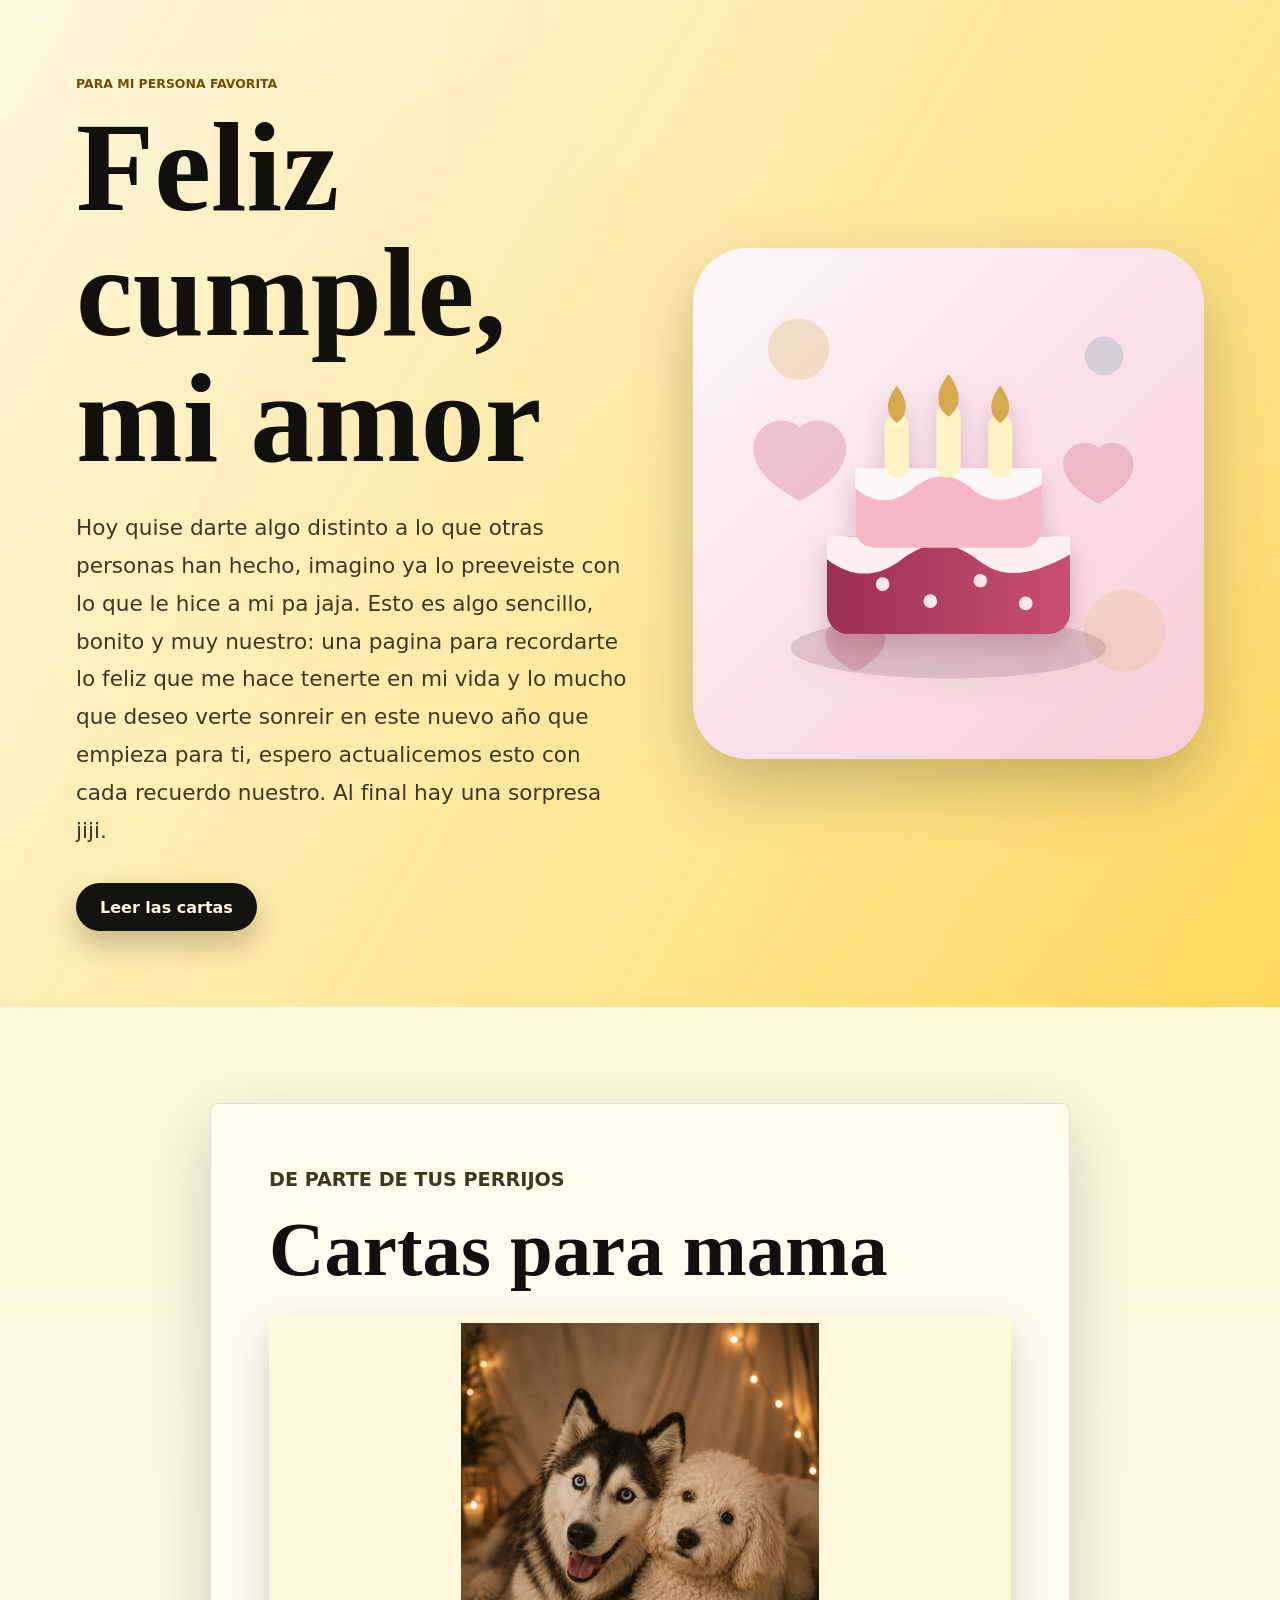
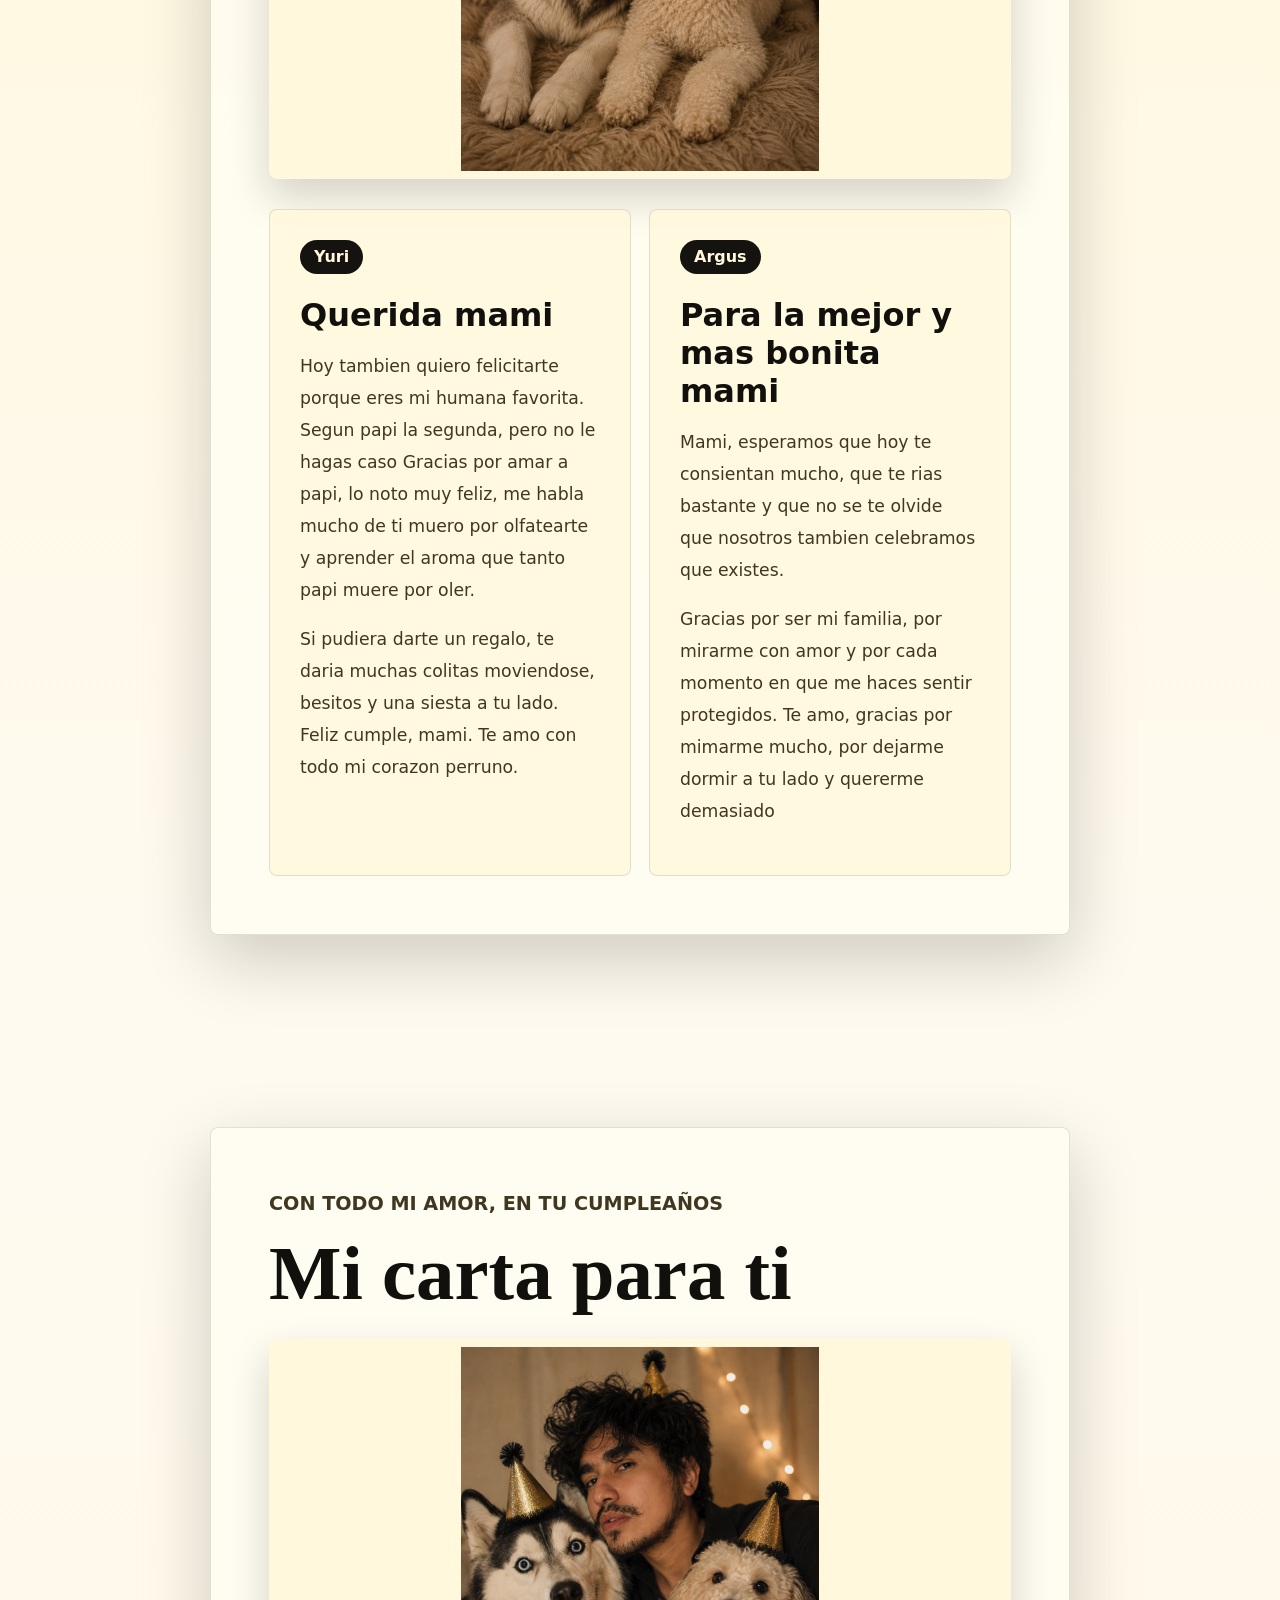
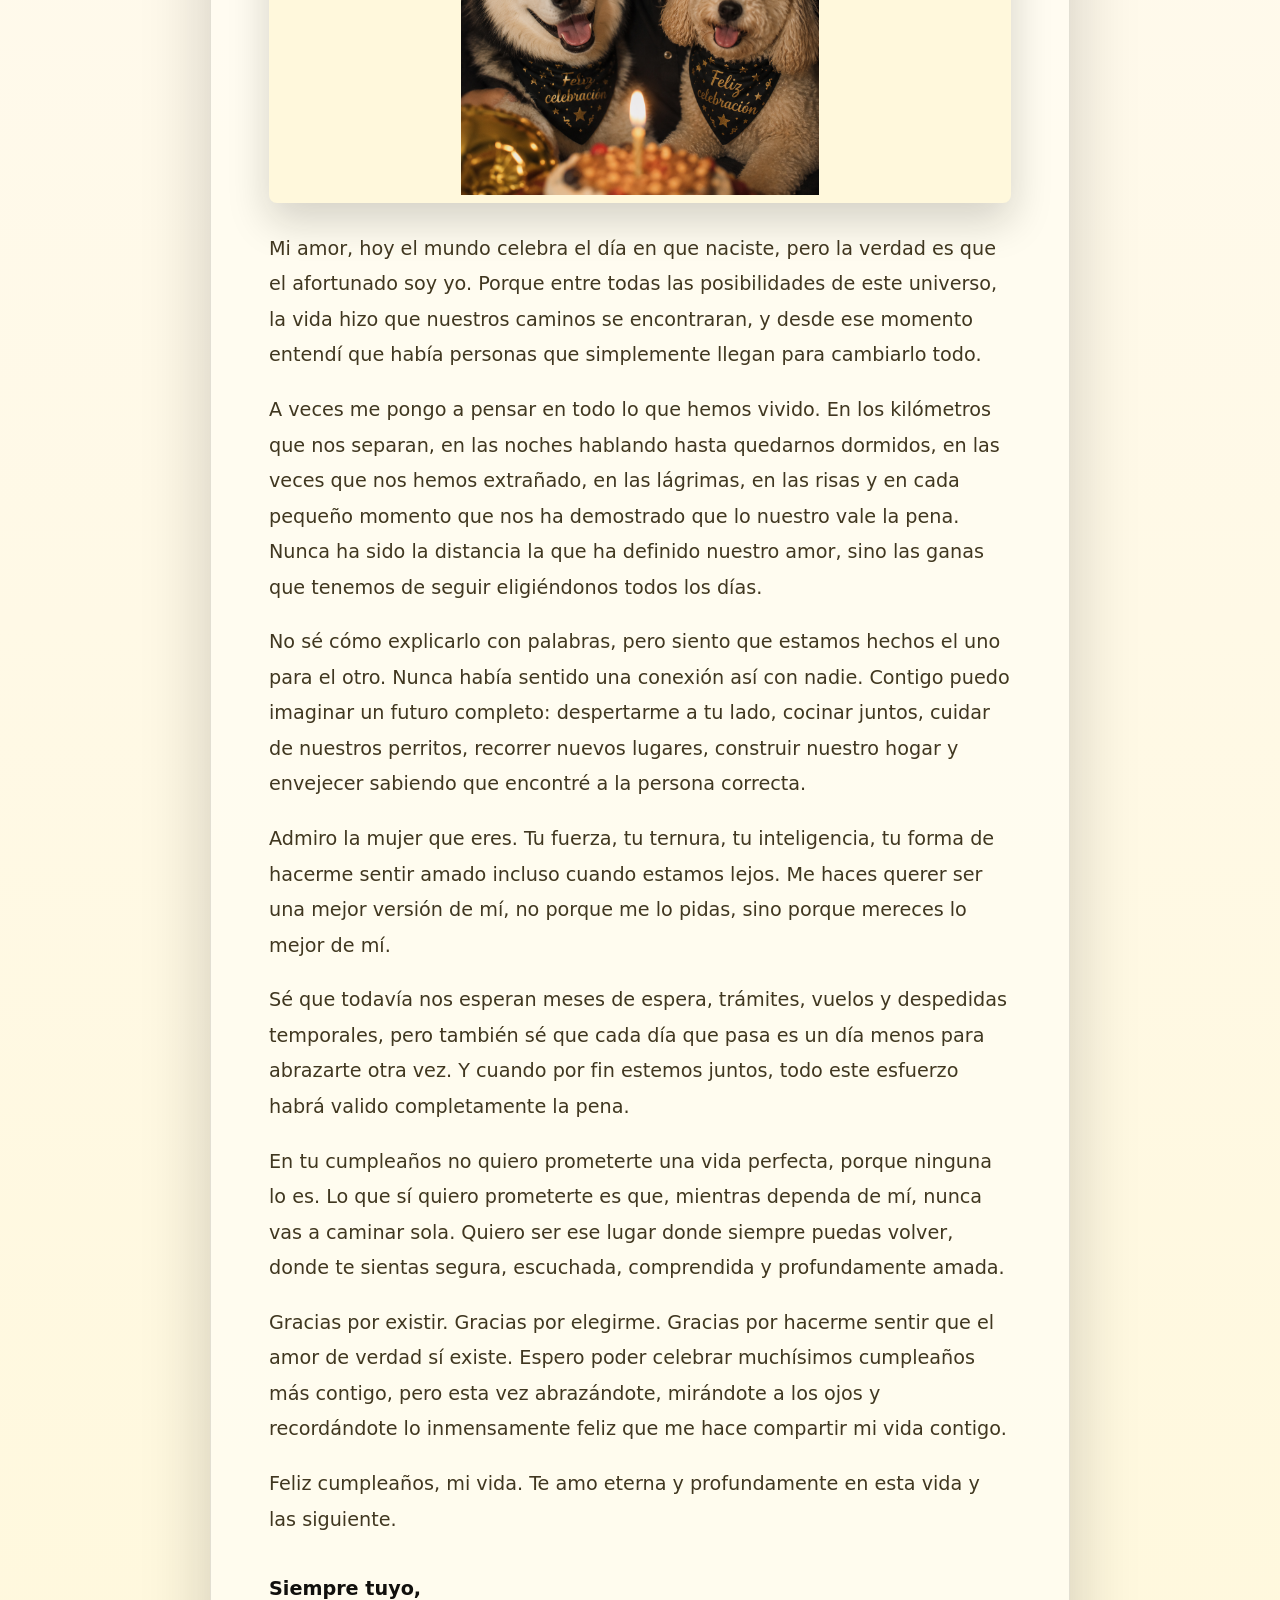
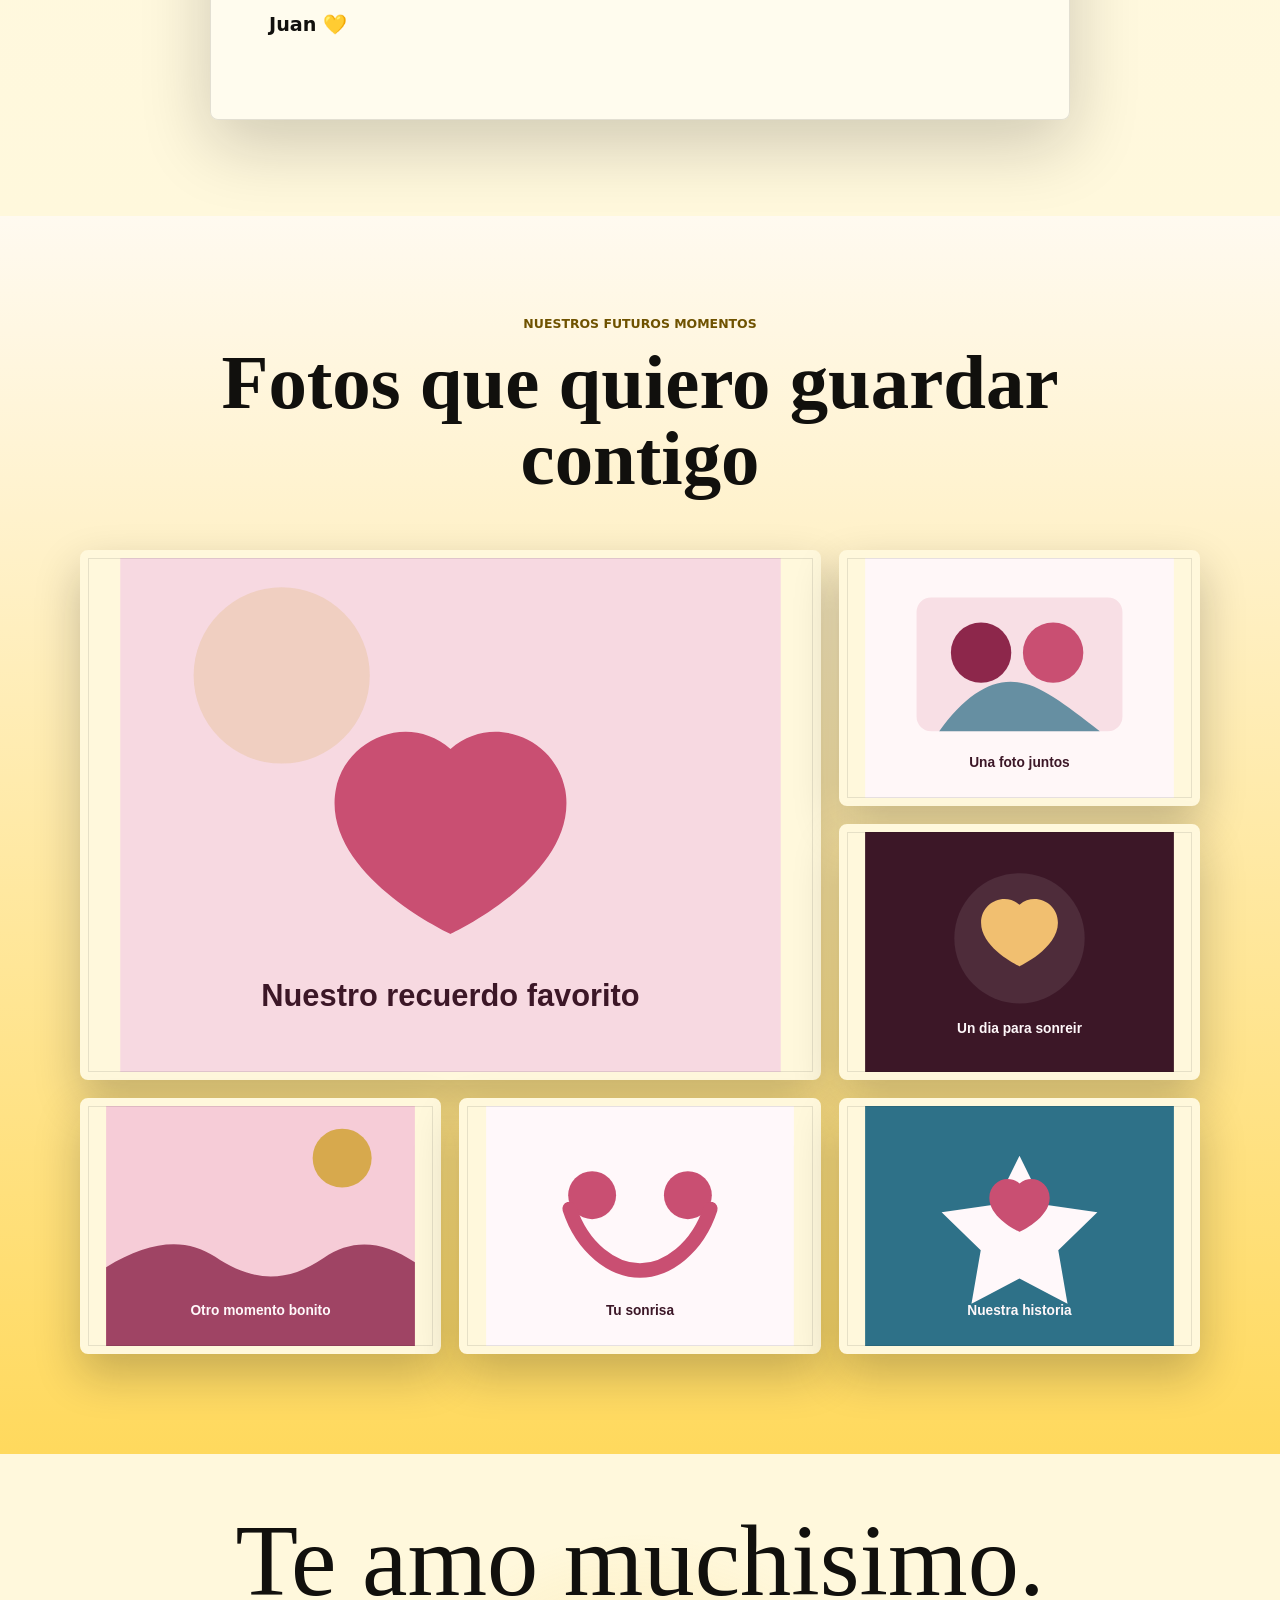
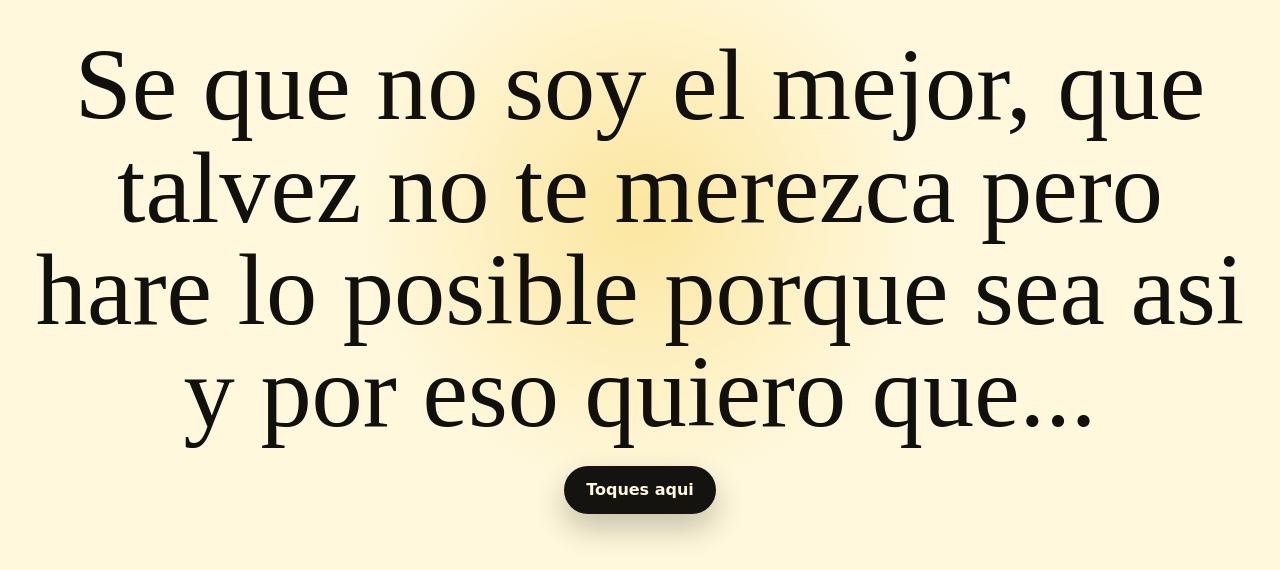
==== index.html @ b5e33695 "Initial birthday site" ====
<!doctype html>
<html lang="es">
  <head>
    <meta charset="UTF-8" />
    <meta name="viewport" content="width=device-width, initial-scale=1.0" />
    <title>Feliz cumple, mi amor</title>
    <link rel="stylesheet" href="styles.css" />
  </head>
  <body>
    <main>
      <section class="hero" aria-labelledby="titulo">
        <div class="hero__image" aria-hidden="true">
          <img src="assets/cumple-hero.svg" alt="" />
        </div>
        <div class="hero__content">
          <p class="eyebrow">Para mi persona favorita</p>

          <h1 id="titulo">Feliz cumple, mi amor</h1>

          <p class="lead">
            Hoy quise darte algo distinto a lo que otras personas han hecho, imagino ya lo preeveiste con lo que le hice a mi pa jaja. 
            Esto es algo sencillo, bonito y muy nuestro:
            una pagina para recordarte lo feliz que me hace tenerte en mi vida y lo
            mucho que deseo verte sonreir en este nuevo año que empieza para ti, espero actualicemos esto con cada recuerdo nuestro.
            Al final hay una sorpresa jiji.
          </p>

          <a class="hero__button" href="#perrijos">Leer las cartas</a>
        </div>
      </section>

      <section class="letter-section pet-letter-section" id="perrijos">
        <article class="letter">
          <p class="letter__date">De parte de tus perrijos</p>
          <h2>Cartas para mama</h2>

          <figure class="letter-photo">
            <img src="assets/fotos/perrijos-ay.png" alt="Yuri y Argus" />
          </figure>

          <div class="pet-letters">
            <section class="pet-letter" aria-labelledby="yuri">
              <span>Yuri</span>
              <h3 id="yuri">Querida mami</h3>
              <p>
                Hoy tambien quiero felicitarte porque eres mi humana favorita.
                Segun papi la segunda, pero no le hagas caso
                Gracias por amar a papi, lo noto muy feliz, me habla mucho de ti muero por olfatearte
                y aprender el aroma que tanto papi muere por oler.
              </p>
              <p>
                Si pudiera darte un regalo, te daria muchas colitas moviendose,
                besitos y una siesta a tu lado. Feliz cumple, mami. Te amo con
                todo mi corazon perruno.
              </p>
            </section>

            <section class="pet-letter" aria-labelledby="argus">
              <span>Argus</span>
              <h3 id="argus">Para la mejor y mas bonita mami</h3>
              <p>
                Mami, esperamos que hoy te consientan mucho, que te rias bastante y
                que no se te olvide que nosotros tambien celebramos que existes.
              </p>
              <p>
                Gracias por ser mi familia, por mirarme con amor y por cada
                momento en que me haces sentir protegidos. Te amo, gracias por mimarme mucho,
                por dejarme dormir a tu lado y quererme demasiado
              </p>
            </section>
          </div>
        </article>
      </section>

      <section class="letter-section letter-section--mine" id="carta">
        <article class="letter">
          <p class="letter__date">Con todo mi amor, en tu cumpleaños</p>
          <h2>Mi carta para ti</h2>

          <figure class="letter-photo">
            <img src="assets/fotos/feliz-cum.png" alt="Feliz cumpleaños mi amor" />
          </figure>

          <p>
            Mi amor, hoy el mundo celebra el día en que naciste, pero la verdad es que
            el afortunado soy yo. Porque entre todas las posibilidades de este universo,
            la vida hizo que nuestros caminos se encontraran, y desde ese momento
            entendí que había personas que simplemente llegan para cambiarlo todo.
          </p>

          <p>
            A veces me pongo a pensar en todo lo que hemos vivido. En los kilómetros
            que nos separan, en las noches hablando hasta quedarnos dormidos, en las
            veces que nos hemos extrañado, en las lágrimas, en las risas y en cada
            pequeño momento que nos ha demostrado que lo nuestro vale la pena.
            Nunca ha sido la distancia la que ha definido nuestro amor, sino las ganas
            que tenemos de seguir eligiéndonos todos los días.
          </p>

          <p>
            No sé cómo explicarlo con palabras, pero siento que estamos hechos el uno
            para el otro. Nunca había sentido una conexión así con nadie. Contigo puedo
            imaginar un futuro completo: despertarme a tu lado, cocinar juntos, cuidar
            de nuestros perritos, recorrer nuevos lugares, construir nuestro hogar y
            envejecer sabiendo que encontré a la persona correcta.
          </p>

          <p>
            Admiro la mujer que eres. Tu fuerza, tu ternura, tu inteligencia, tu forma
            de hacerme sentir amado incluso cuando estamos lejos. Me haces querer ser
            una mejor versión de mí, no porque me lo pidas, sino porque mereces lo
            mejor de mí.
          </p>

          <p>
            Sé que todavía nos esperan meses de espera, trámites, vuelos y despedidas
            temporales, pero también sé que cada día que pasa es un día menos para
            abrazarte otra vez. Y cuando por fin estemos juntos, todo este esfuerzo
            habrá valido completamente la pena.
          </p>

          <p>
            En tu cumpleaños no quiero prometerte una vida perfecta, porque ninguna lo
            es. Lo que sí quiero prometerte es que, mientras dependa de mí, nunca vas a
            caminar sola. Quiero ser ese lugar donde siempre puedas volver, donde te
            sientas segura, escuchada, comprendida y profundamente amada.
          </p>

          <p>
            Gracias por existir. Gracias por elegirme. Gracias por hacerme sentir que el
            amor de verdad sí existe. Espero poder celebrar muchísimos cumpleaños más
            contigo, pero esta vez abrazándote, mirándote a los ojos y recordándote lo
            inmensamente feliz que me hace compartir mi vida contigo.
          </p>

          <p>
            Feliz cumpleaños, mi vida. Te amo eterna y profundamente en esta vida y las siguiente.
          </p>

          <p class="signature">
            Siempre tuyo,<br />
            Juan 💛
          </p>
        </article>
      </section>

      <section class="gallery-section" aria-labelledby="fotos">
        <div class="section-heading">
          <p class="eyebrow">Nuestros futuros momentos</p>
          <h2 id="fotos">Fotos que quiero guardar contigo</h2>
        </div>
        <div class="photo-gallery">
          <figure class="photo-card photo-card--featured">
            <img src="assets/fotos/foto-1.svg" alt="Recuerdo especial" />
          </figure>
          <figure class="photo-card">
            <img src="assets/fotos/foto-2.svg" alt="Recuerdo juntos" />
          </figure>
          <figure class="photo-card">
            <img src="assets/fotos/foto-3.svg" alt="Momento bonito" />
          </figure>
          <figure class="photo-card">
            <img src="assets/fotos/foto-4.svg" alt="Dia para recordar" />
          </figure>
          <figure class="photo-card">
            <img src="assets/fotos/foto-5.svg" alt="Sonrisa compartida" />
          </figure>
          <figure class="photo-card">
            <img src="assets/fotos/foto-6.svg" alt="Recuerdo favorito" />
          </figure>
        </div>
      </section>

      <section class="closing" aria-label="Mensaje final">
        <p>Te amo muchisimo.</p>
        <p>Se que no soy el mejor, que talvez no te merezca pero hare lo posible porque sea asi y por eso quiero que...</p>
        <button type="button" id="surpriseButton">Toques aqui</button>
        <div class="proposal" id="proposal" hidden aria-live="polite"></div>
      </section>
    </main>

    <script src="script.js"></script>
  </body>
</html>
---- styles.css ----
:root {
  color-scheme: light;
  --ink: #11100d;
  --muted: #685f4a;
  --paper: #fff8dc;
  --blush: #ffe08a;
  --rose: #f6bd1f;
  --berry: #6f5200;
  --wine: #15130f;
  --gold: #f3b700;
  --blue: #2d5f73;
  --shadow: 0 24px 70px rgba(17, 16, 13, 0.2);
}

* {
  box-sizing: border-box;
}

html {
  scroll-behavior: smooth;
}

body {
  margin: 0;
  background: var(--paper);
  color: var(--ink);
  font-family: "Segoe UI", system-ui, -apple-system, BlinkMacSystemFont, Arial, sans-serif;
}

main {
  overflow: hidden;
}

.hero {
  min-height: 92vh;
  display: grid;
  grid-template-columns: minmax(0, 1.04fr) minmax(320px, 0.96fr);
  align-items: center;
  gap: clamp(24px, 5vw, 72px);
  padding: clamp(28px, 6vw, 76px);
  background:
    linear-gradient(120deg, rgba(255, 248, 220, 0.94), rgba(255, 216, 93, 0.76)),
    radial-gradient(circle at 18% 18%, rgba(17, 16, 13, 0.12), transparent 32%),
    linear-gradient(145deg, #fff9df 0%, #ffd95d 100%);
}

.hero__image {
  order: 2;
  justify-self: center;
  width: min(100%, 590px);
}

.hero__image img {
  display: block;
  width: 100%;
  height: auto;
  filter: drop-shadow(0 26px 34px rgba(17, 16, 13, 0.24));
}

.hero__content {
  max-width: 760px;
}

.eyebrow,
.letter__date {
  margin: 0 0 14px;
  color: var(--berry);
  font-size: 0.78rem;
  font-weight: 800;
  letter-spacing: 0;
  text-transform: uppercase;
}

h1,
h2,
h3,
p {
  overflow-wrap: anywhere;
}

h1,
h2 {
  font-family: Georgia, "Times New Roman", serif;
  line-height: 0.98;
}

h1 {
  max-width: 820px;
  margin: 0;
  font-size: clamp(3.7rem, 10vw, 8.8rem);
}

.lead {
  max-width: 620px;
  margin: 28px 0 0;
  color: #403720;
  font-size: clamp(1.05rem, 2vw, 1.35rem);
  line-height: 1.75;
}

.hero__button,
.closing button {
  display: inline-flex;
  align-items: center;
  justify-content: center;
  min-height: 48px;
  border: 0;
  border-radius: 999px;
  background: var(--wine);
  color: #fff8dc;
  font: inherit;
  font-weight: 800;
  text-decoration: none;
  cursor: pointer;
  box-shadow: 0 14px 30px rgba(17, 16, 13, 0.24);
  transition: transform 160ms ease, box-shadow 160ms ease;
}

.hero__button {
  margin-top: 34px;
  padding: 0 24px;
}

.hero__button:hover,
.closing button:hover {
  transform: translateY(-2px);
  box-shadow: 0 18px 36px rgba(17, 16, 13, 0.3);
}

.letter-section {
  padding: clamp(52px, 8vw, 96px) clamp(20px, 6vw, 76px);
  background: linear-gradient(180deg, var(--paper), #fffaf0);
}

.letter {
  max-width: 860px;
  margin: 0 auto;
  padding: clamp(28px, 5vw, 58px);
  border: 1px solid rgba(17, 16, 13, 0.12);
  border-radius: 8px;
  background: rgba(255, 253, 242, 0.82);
  box-shadow: var(--shadow);
}

.letter h2,
.section-heading h2 {
  margin: 0;
  font-size: clamp(2.2rem, 6vw, 5rem);
}

.letter p {
  color: #403720;
  font-size: clamp(1rem, 2vw, 1.2rem);
  line-height: 1.85;
}

.letter-photo,
.proposal__photo {
  margin: 28px 0;
  overflow: hidden;
  border: 8px solid #fff8dc;
  border-radius: 8px;
  background: #fff8dc;
  box-shadow: 0 18px 42px rgba(17, 16, 13, 0.18);
}

.letter-photo {
  aspect-ratio: 16 / 10;
}

.letter-photo img,
.proposal__photo img {
  display: block;
  width: 100%;
  height: 100%;
  object-fit: contain;
}

.pet-letter-section {
  background:
    linear-gradient(180deg, var(--paper), #fffaf0),
    var(--paper);
}

.letter-section--mine {
  background: linear-gradient(180deg, #fffaf0, var(--paper));
}

.pet-letters {
  display: grid;
  grid-template-columns: repeat(2, minmax(0, 1fr));
  gap: 18px;
  margin-top: 30px;
}

.pet-letter {
  padding: clamp(20px, 4vw, 30px);
  border: 1px solid rgba(17, 16, 13, 0.12);
  border-radius: 8px;
  background: rgba(255, 248, 220, 0.86);
}

.pet-letter span {
  display: inline-flex;
  min-height: 34px;
  align-items: center;
  padding: 0 14px;
  border-radius: 999px;
  background: var(--wine);
  color: #fff8dc;
  font-weight: 800;
}

.pet-letter h3 {
  margin: 22px 0 12px;
  font-size: clamp(1.35rem, 3vw, 2rem);
}

.pet-letter p {
  font-size: clamp(0.98rem, 1.7vw, 1.08rem);
}

.signature {
  margin-top: 34px;
  color: var(--ink) !important;
  font-weight: 800;
}

.gallery-section {
  padding: clamp(48px, 8vw, 100px) clamp(20px, 6vw, 76px);
  background:
    linear-gradient(180deg, #fffaf0, #ffd95d 100%),
    var(--blush);
}

.gallery-section .section-heading {
  color: var(--ink);
}

.photo-gallery {
  display: grid;
  grid-template-columns: repeat(3, minmax(0, 1fr));
  grid-auto-rows: clamp(170px, 20vw, 280px);
  gap: clamp(10px, 2vw, 18px);
  max-width: 1120px;
  margin: 0 auto;
}

.photo-card {
  position: relative;
  margin: 0;
  overflow: hidden;
  border: 8px solid #fff8dc;
  border-radius: 8px;
  background: #fff8dc;
  box-shadow: 0 20px 46px rgba(17, 16, 13, 0.24);
}

.photo-card::after {
  content: "";
  position: absolute;
  inset: 0;
  pointer-events: none;
  box-shadow: inset 0 0 0 1px rgba(17, 16, 13, 0.1);
}

.photo-card--featured {
  grid-column: span 2;
  grid-row: span 2;
}

.photo-card img {
  display: block;
  width: 100%;
  height: 100%;
  object-fit: contain;
  transition: transform 260ms ease;
}

.photo-card:hover img {
  transform: scale(1.01);
}

.section-heading {
  max-width: 840px;
  margin: 0 auto clamp(28px, 5vw, 54px);
  text-align: center;
}

.closing {
  min-height: 360px;
  display: grid;
  place-items: center;
  align-content: center;
  gap: 22px;
  padding: 56px 20px;
  text-align: center;
  background:
    radial-gradient(circle at center, rgba(243, 183, 0, 0.28), transparent 38%),
    #fff8dc;
}

.closing p {
  margin: 0;
  font-family: Georgia, "Times New Roman", serif;
  font-size: clamp(2.6rem, 8vw, 6.5rem);
  line-height: 1;
}

.closing button {
  padding: 0 22px;
}

.proposal {
  width: min(100%, 720px);
  padding: clamp(24px, 5vw, 42px);
  border: 1px solid rgba(17, 16, 13, 0.14);
  border-radius: 8px;
  background: rgba(255, 253, 242, 0.84);
  box-shadow: var(--shadow);
}

.proposal h2 {
  margin: 0;
  font-size: clamp(2.2rem, 6vw, 5.2rem);
}

.proposal p {
  margin: 18px 0 0;
  color: var(--berry);
  font-size: clamp(1.15rem, 2.6vw, 1.6rem);
  font-weight: 800;
  line-height: 1.5;
}

.proposal__photo {
  max-width: 520px;
  aspect-ratio: 4 / 3;
  margin: 0 auto 26px;
}

.proposal__actions {
  display: flex;
  flex-wrap: wrap;
  justify-content: center;
  gap: 14px;
  margin-top: 24px;
}

.sparkle {
  position: fixed;
  left: var(--x);
  bottom: -30px;
  color: var(--gold);
  font-size: var(--size);
  pointer-events: none;
  animation: floatUp 2.4s ease-out forwards;
}

@keyframes floatUp {
  to {
    transform: translateY(-105vh) rotate(18deg);
    opacity: 0;
  }
}

@media (max-width: 880px) {
  .hero {
    min-height: auto;
    grid-template-columns: 1fr;
    padding-top: 34px;
  }

  .hero__image {
    order: 0;
    width: min(100%, 420px);
  }

  .pet-letters {
    grid-template-columns: 1fr;
  }

  .photo-gallery {
    grid-template-columns: repeat(2, minmax(0, 1fr));
    grid-auto-rows: clamp(145px, 34vw, 240px);
  }
}

@media (max-width: 520px) {
  .hero {
    padding: 24px 18px 46px;
  }

  h1 {
    font-size: clamp(3rem, 16vw, 4.5rem);
  }

  .letter {
    padding: 24px 20px;
  }

  .photo-gallery {
    grid-template-columns: 1fr;
    grid-auto-rows: auto;
  }

  .photo-card,
  .photo-card--featured {
    grid-column: auto;
    grid-row: auto;
    aspect-ratio: 4 / 3;
  }
}
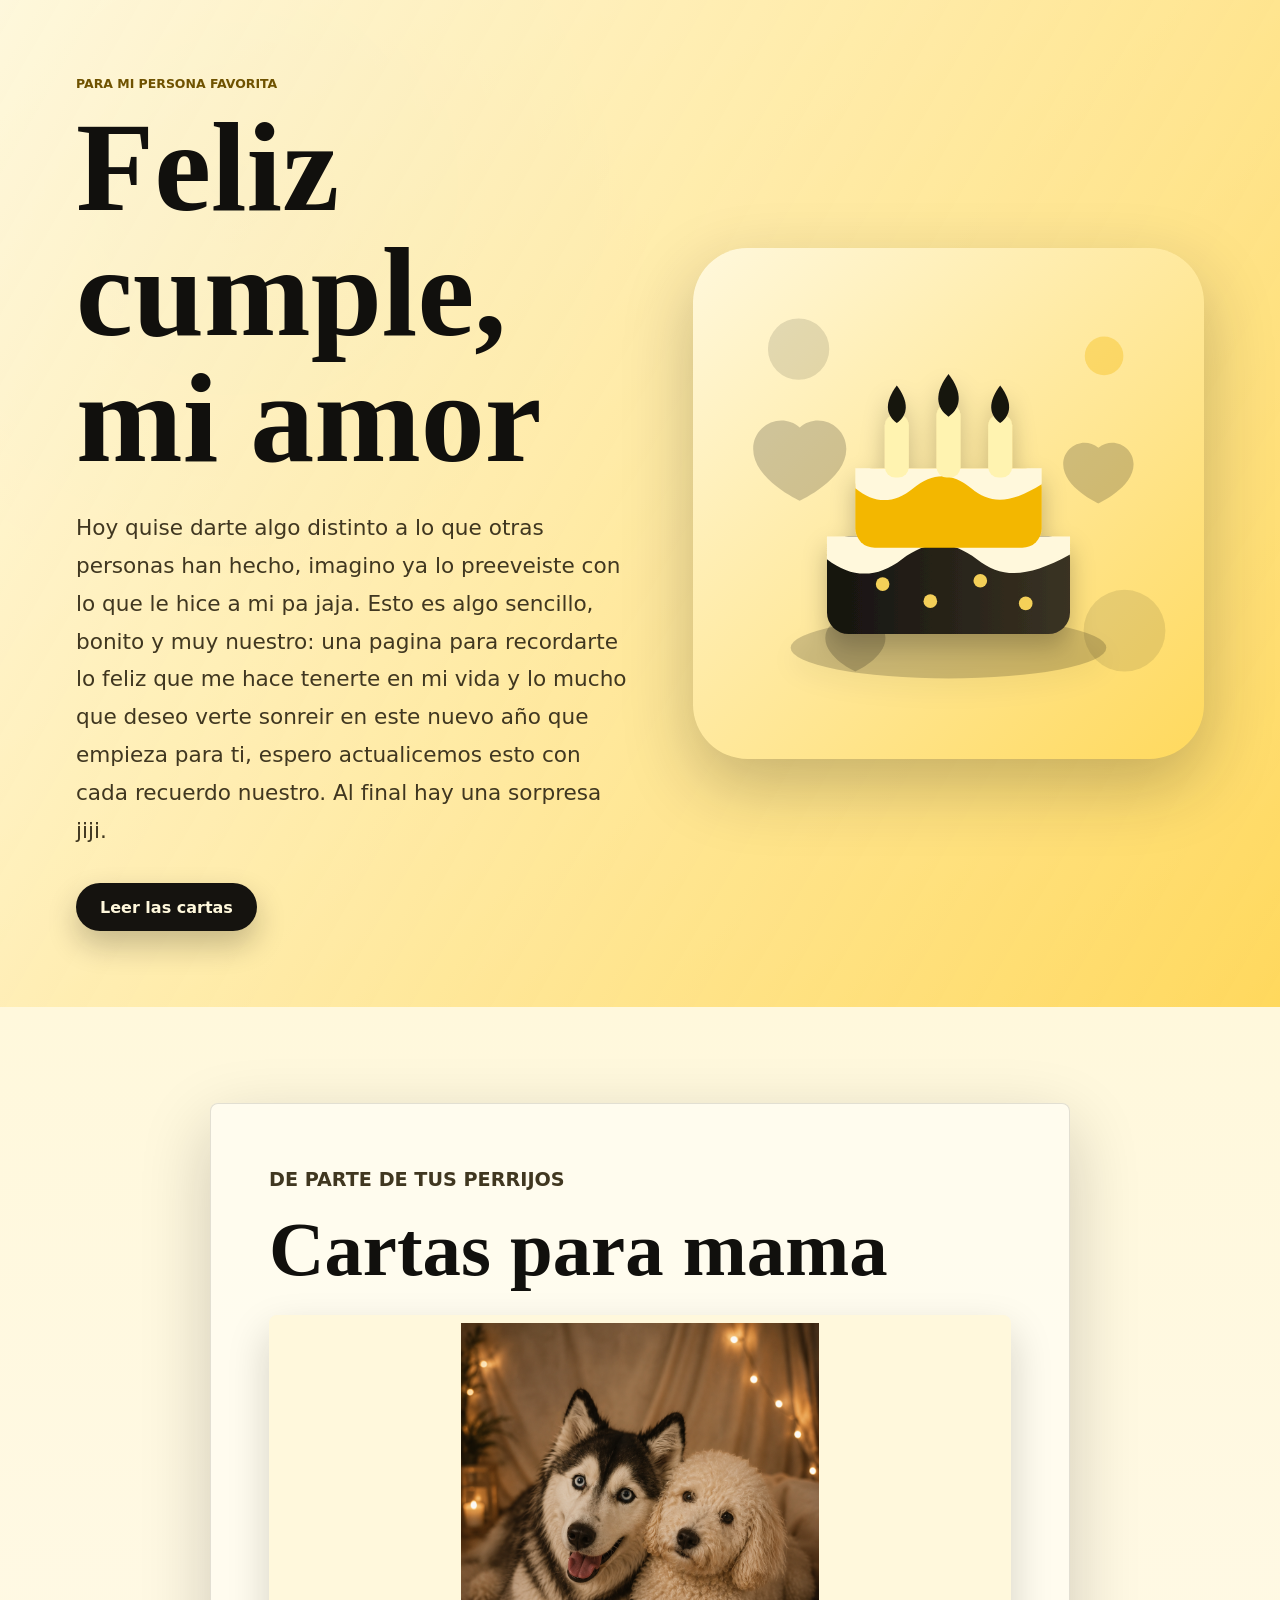
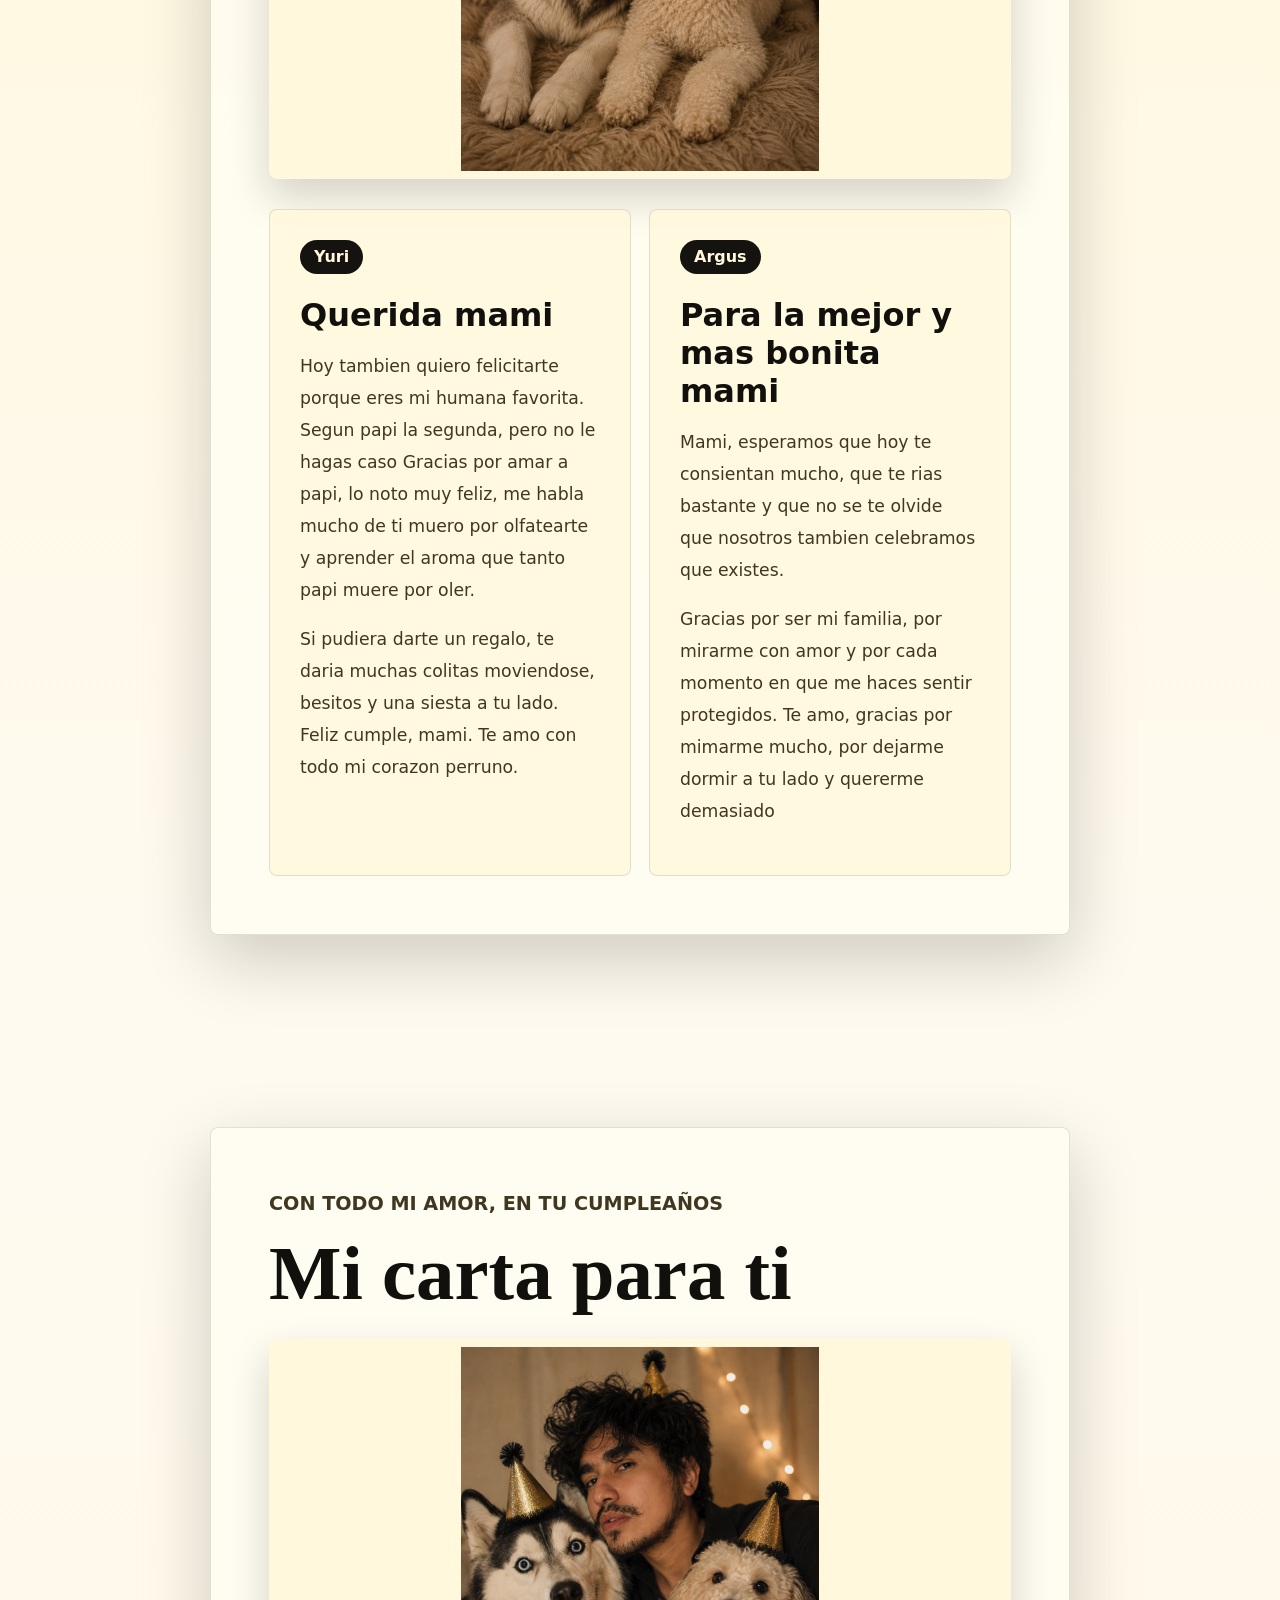
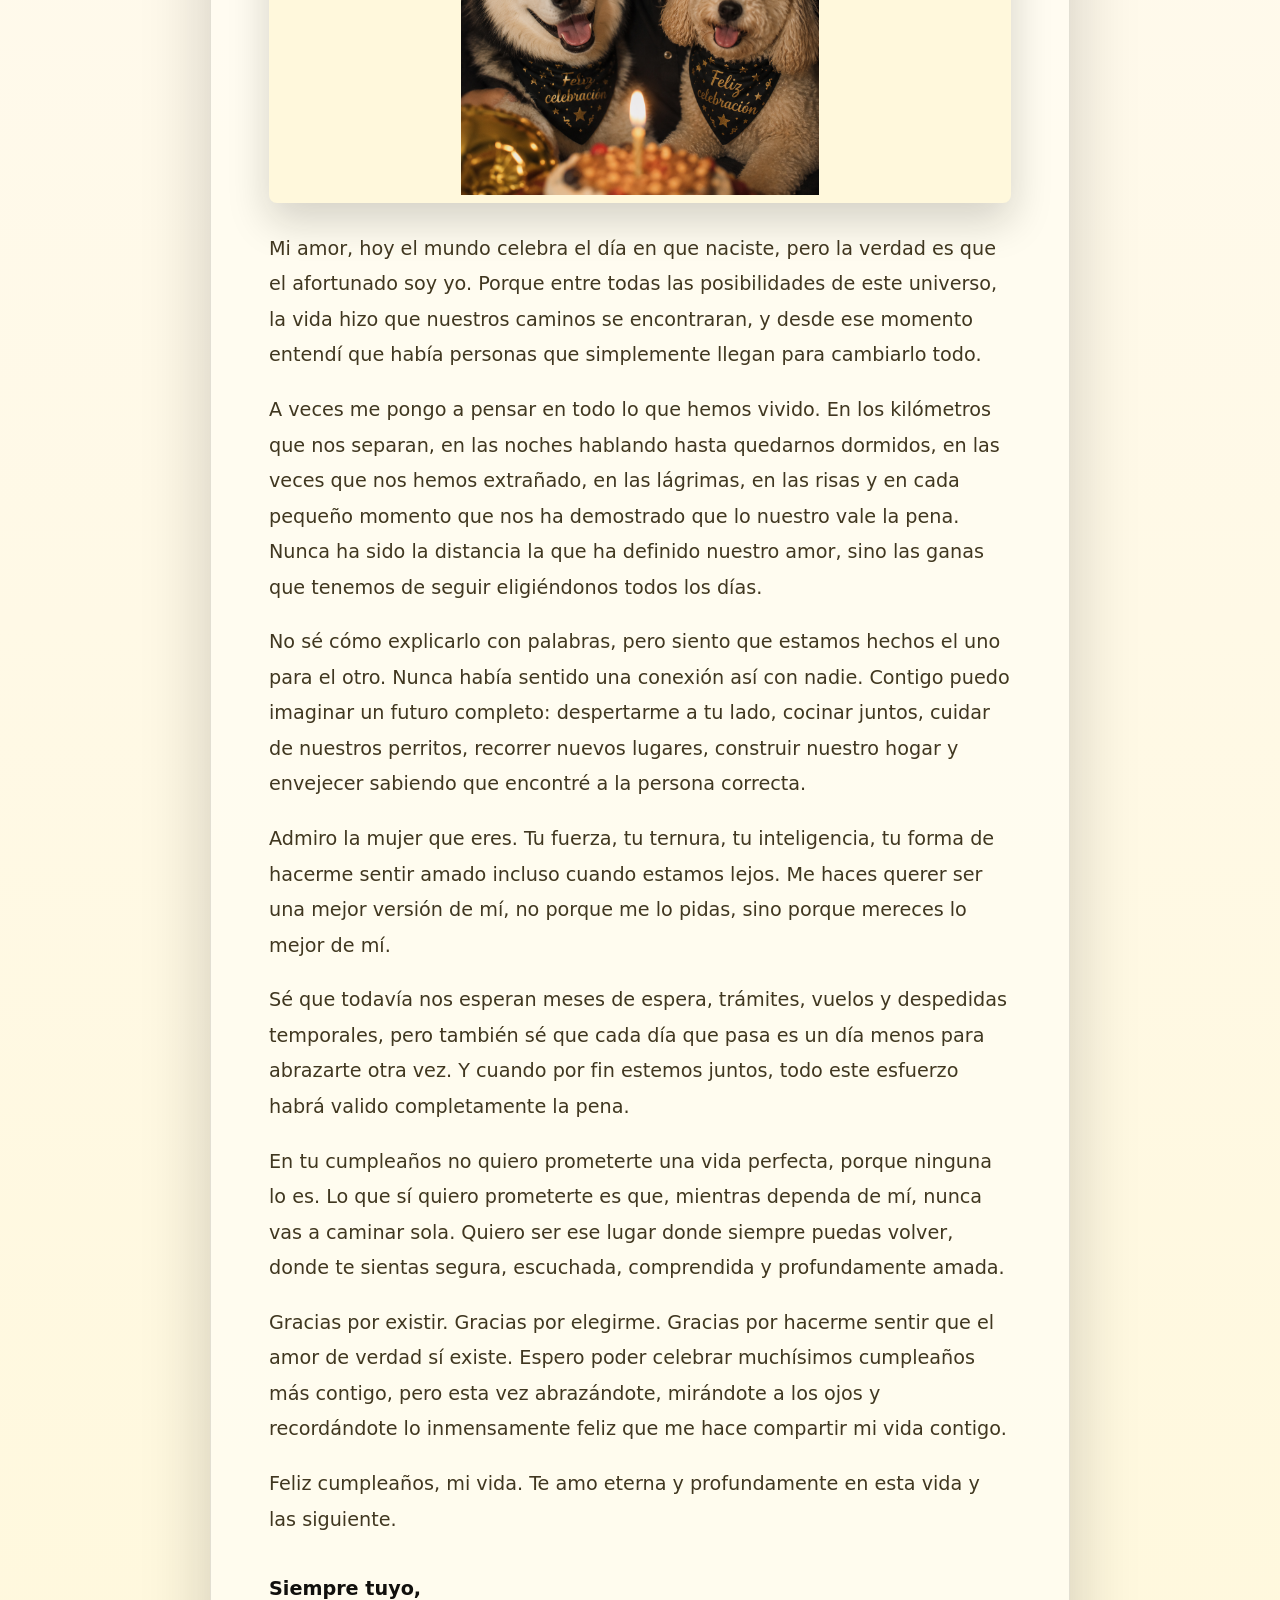
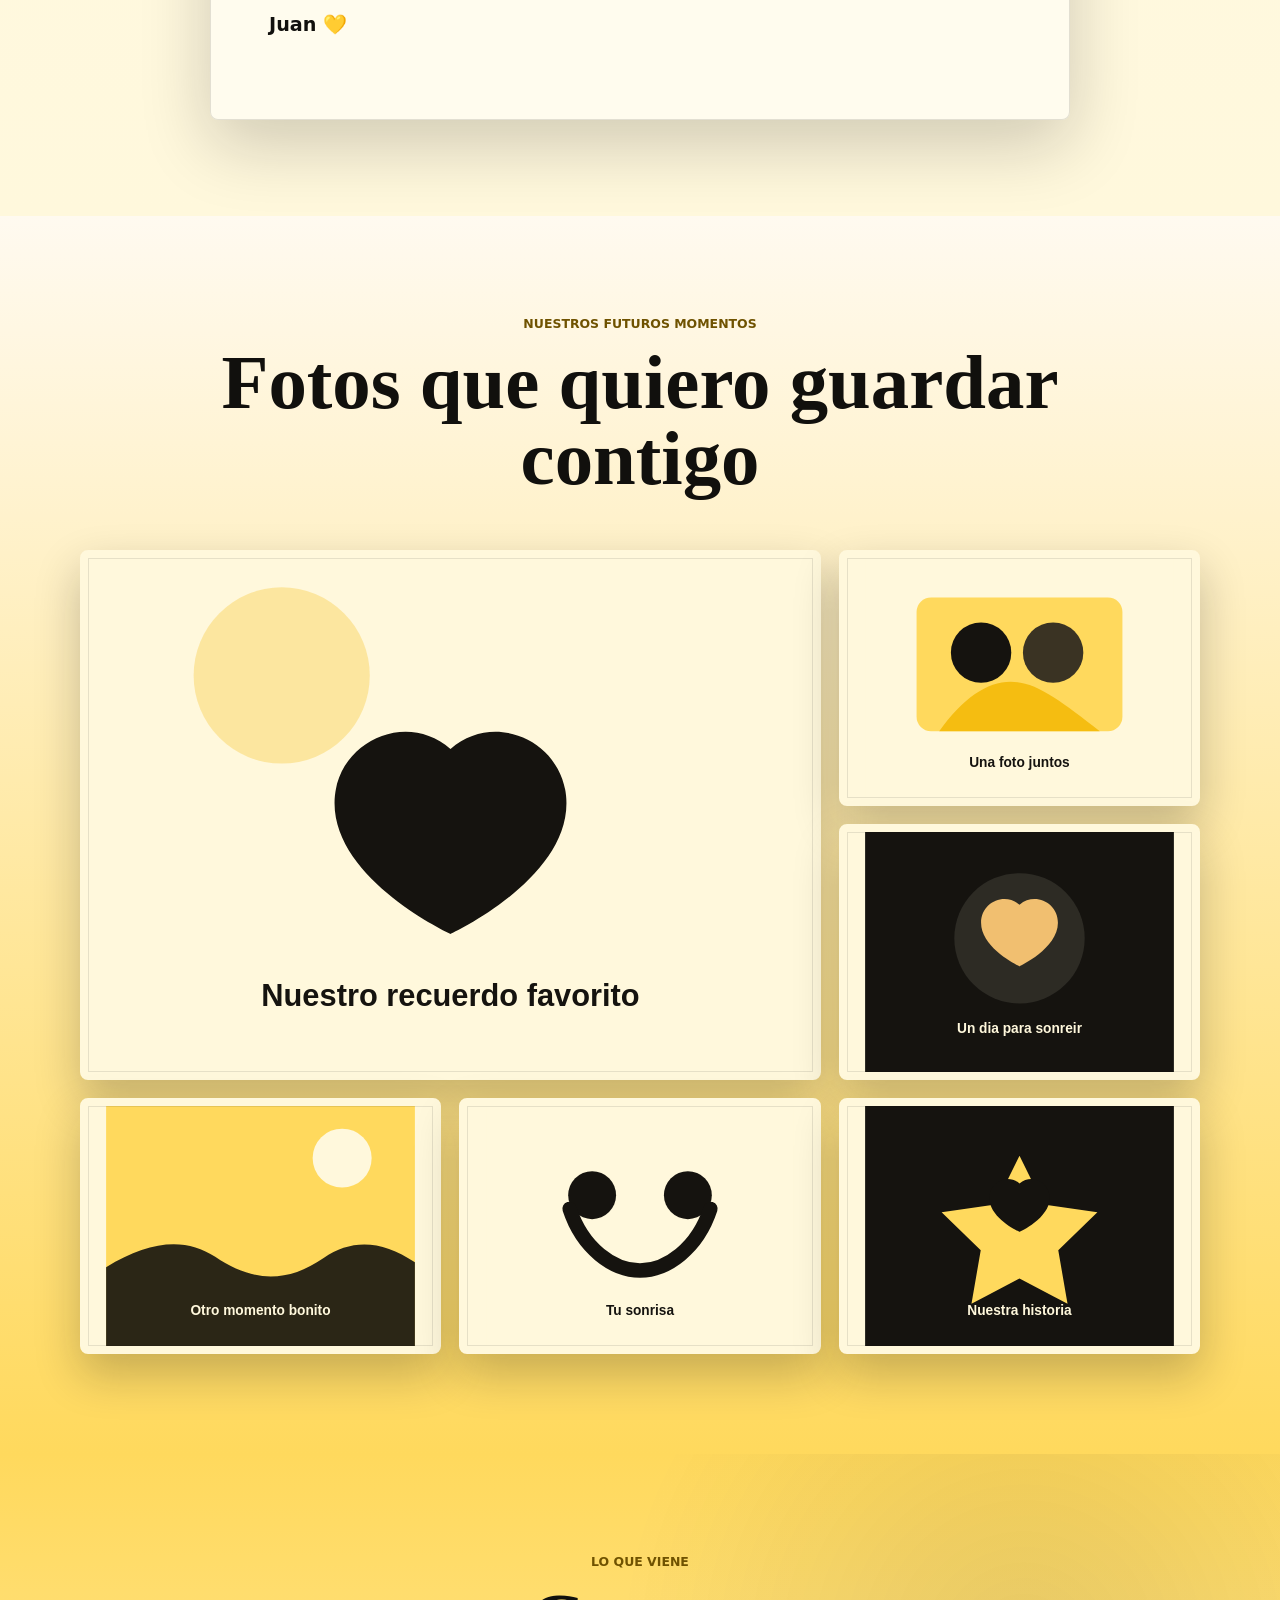
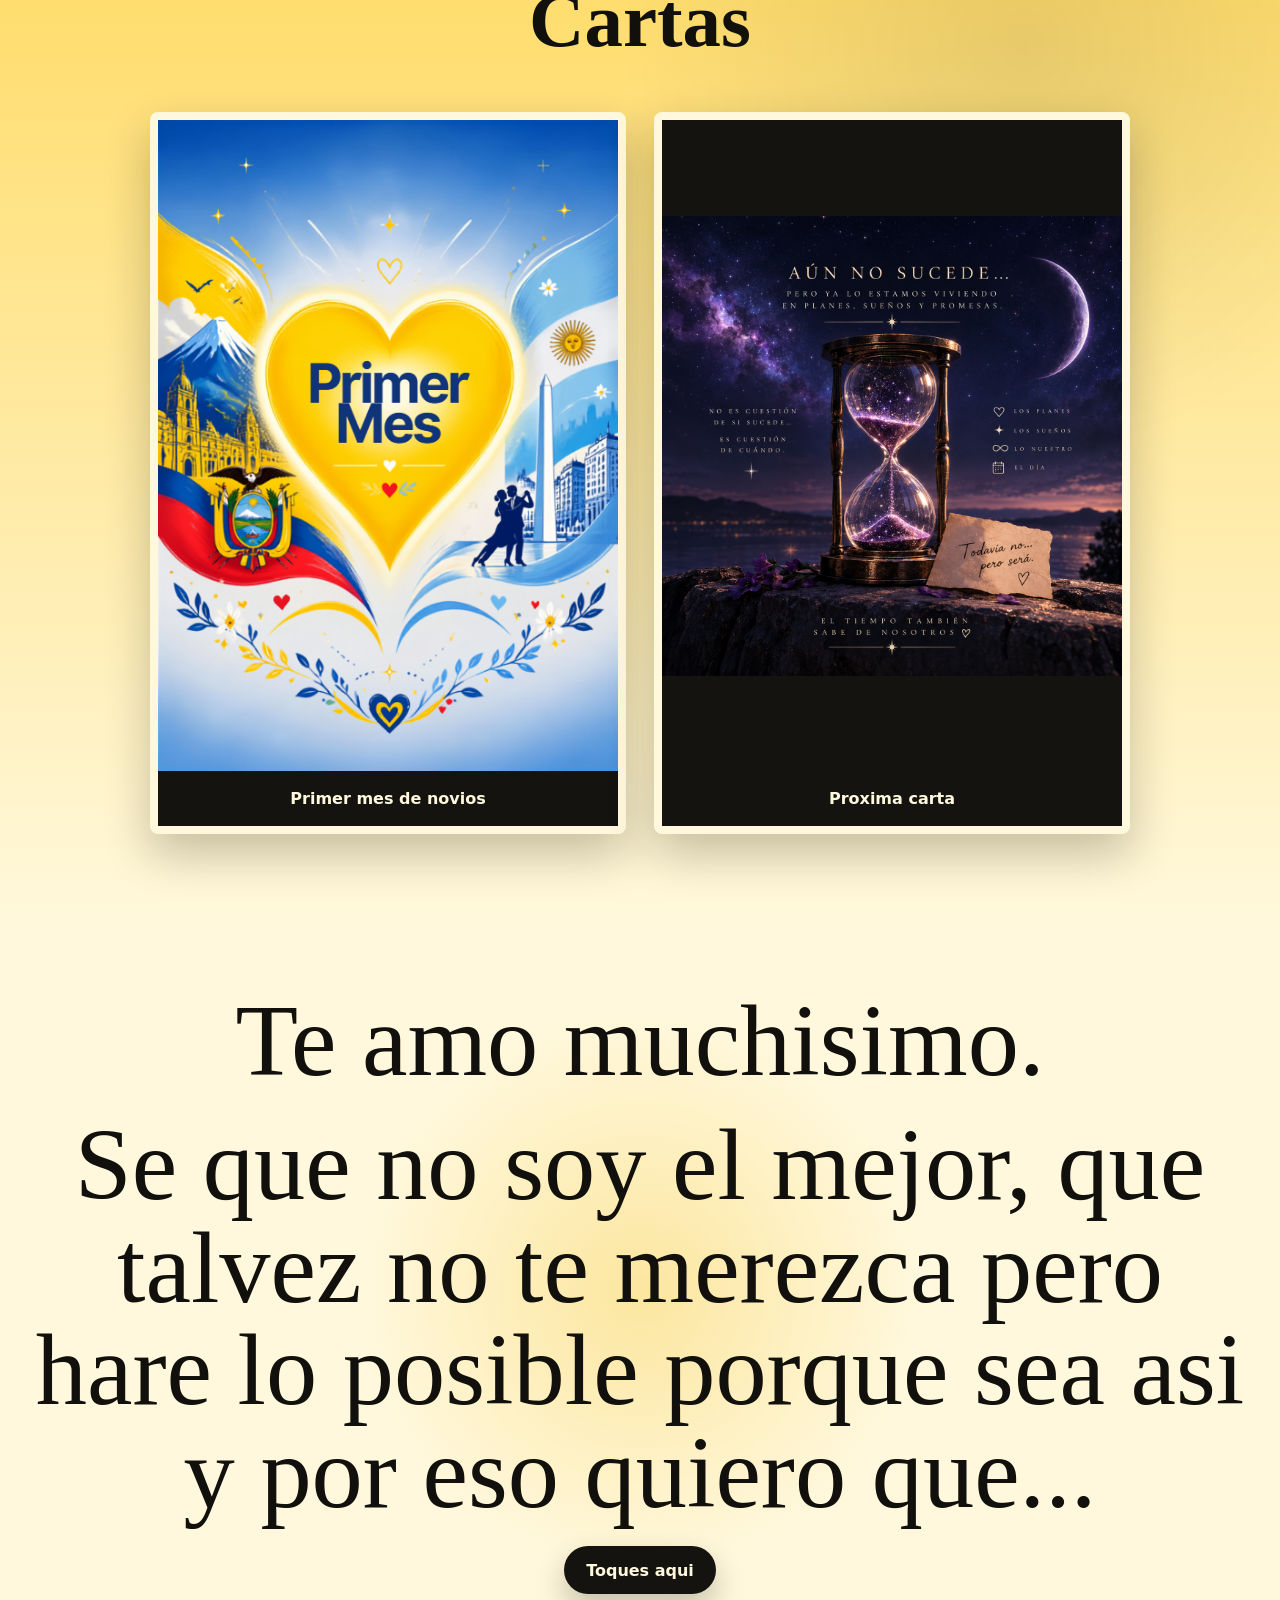
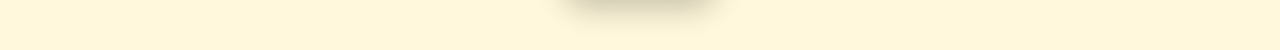
==== commit c0e90edc: "Add letters section" ====
--- a/index.html
+++ b/index.html
@@ -171,6 +171,25 @@
         </div>
       </section>
 
+      <section class="cards-section" id="cartas" aria-labelledby="cartas-titulo">
+        <div class="section-heading">
+          <p class="eyebrow">Lo que viene</p>
+          <h2 id="cartas-titulo">Cartas</h2>
+        </div>
+
+        <div class="cards-grid">
+          <a class="letter-card" href="primer-mes.html">
+            <img src="assets/fotos/primer-mes.png" alt="Primer mes de novios" />
+            <span>Primer mes de novios</span>
+          </a>
+
+          <a class="letter-card" href="error-042517.html">
+            <img src="assets/fotos/carta-default.png" alt="Futura carta" />
+            <span>Proxima carta</span>
+          </a>
+        </div>
+      </section>
+
       <section class="closing" aria-label="Mensaje final">
         <p>Te amo muchisimo.</p>
         <p>Se que no soy el mejor, que talvez no te merezca pero hare lo posible porque sea asi y por eso quiero que...</p>
--- a/styles.css
+++ b/styles.css
@@ -281,10 +281,99 @@
   transform: scale(1.01);
 }
 
+.cards-section {
+  padding: clamp(48px, 8vw, 100px) clamp(20px, 6vw, 76px);
+  background:
+    radial-gradient(circle at 80% 18%, rgba(21, 19, 15, 0.1), transparent 30%),
+    linear-gradient(180deg, #ffd95d, #fff8dc 100%);
+}
+
+.cards-grid {
+  display: grid;
+  grid-template-columns: repeat(2, minmax(0, 1fr));
+  gap: clamp(16px, 3vw, 28px);
+  max-width: 980px;
+  margin: 0 auto;
+}
+
+.letter-card {
+  display: grid;
+  grid-template-rows: minmax(0, 1fr) auto;
+  min-height: 360px;
+  overflow: hidden;
+  border: 8px solid #fff8dc;
+  border-radius: 8px;
+  background: #15130f;
+  color: #fff8dc;
+  text-decoration: none;
+  box-shadow: 0 20px 46px rgba(17, 16, 13, 0.24);
+  transition: transform 160ms ease, box-shadow 160ms ease;
+}
+
+.letter-card:hover {
+  transform: translateY(-4px);
+  box-shadow: 0 26px 54px rgba(17, 16, 13, 0.3);
+}
+
+.letter-card img {
+  display: block;
+  width: 100%;
+  height: 100%;
+  min-height: 280px;
+  object-fit: contain;
+  background: #15130f;
+}
+
+.letter-card span {
+  padding: 18px 20px;
+  font-weight: 900;
+  text-align: center;
+}
+
 .section-heading {
   max-width: 840px;
   margin: 0 auto clamp(28px, 5vw, 54px);
   text-align: center;
+}
+
+.letter-page {
+  min-height: 100vh;
+}
+
+.letter-page h1 {
+  font-size: clamp(2.7rem, 7vw, 5.8rem);
+}
+
+.back-link {
+  display: inline-flex;
+  margin-bottom: 24px;
+  color: var(--berry);
+  font-weight: 900;
+  text-decoration: none;
+}
+
+.back-link:hover {
+  text-decoration: underline;
+}
+
+.error-page {
+  min-height: 100vh;
+  display: grid;
+  place-items: center;
+  padding: clamp(28px, 6vw, 76px);
+  text-align: center;
+  background:
+    radial-gradient(circle at 20% 18%, rgba(243, 183, 0, 0.28), transparent 34%),
+    linear-gradient(145deg, #15130f, #3a3323);
+}
+
+.error-card h1 {
+  margin: 0;
+  font-size: clamp(2.6rem, 7vw, 6rem);
+}
+
+.error-card .hero__button {
+  margin-top: 28px;
 }
 
 .closing {
@@ -384,6 +473,10 @@
     grid-template-columns: repeat(2, minmax(0, 1fr));
     grid-auto-rows: clamp(145px, 34vw, 240px);
   }
+
+  .cards-grid {
+    grid-template-columns: 1fr;
+  }
 }
 
 @media (max-width: 520px) {
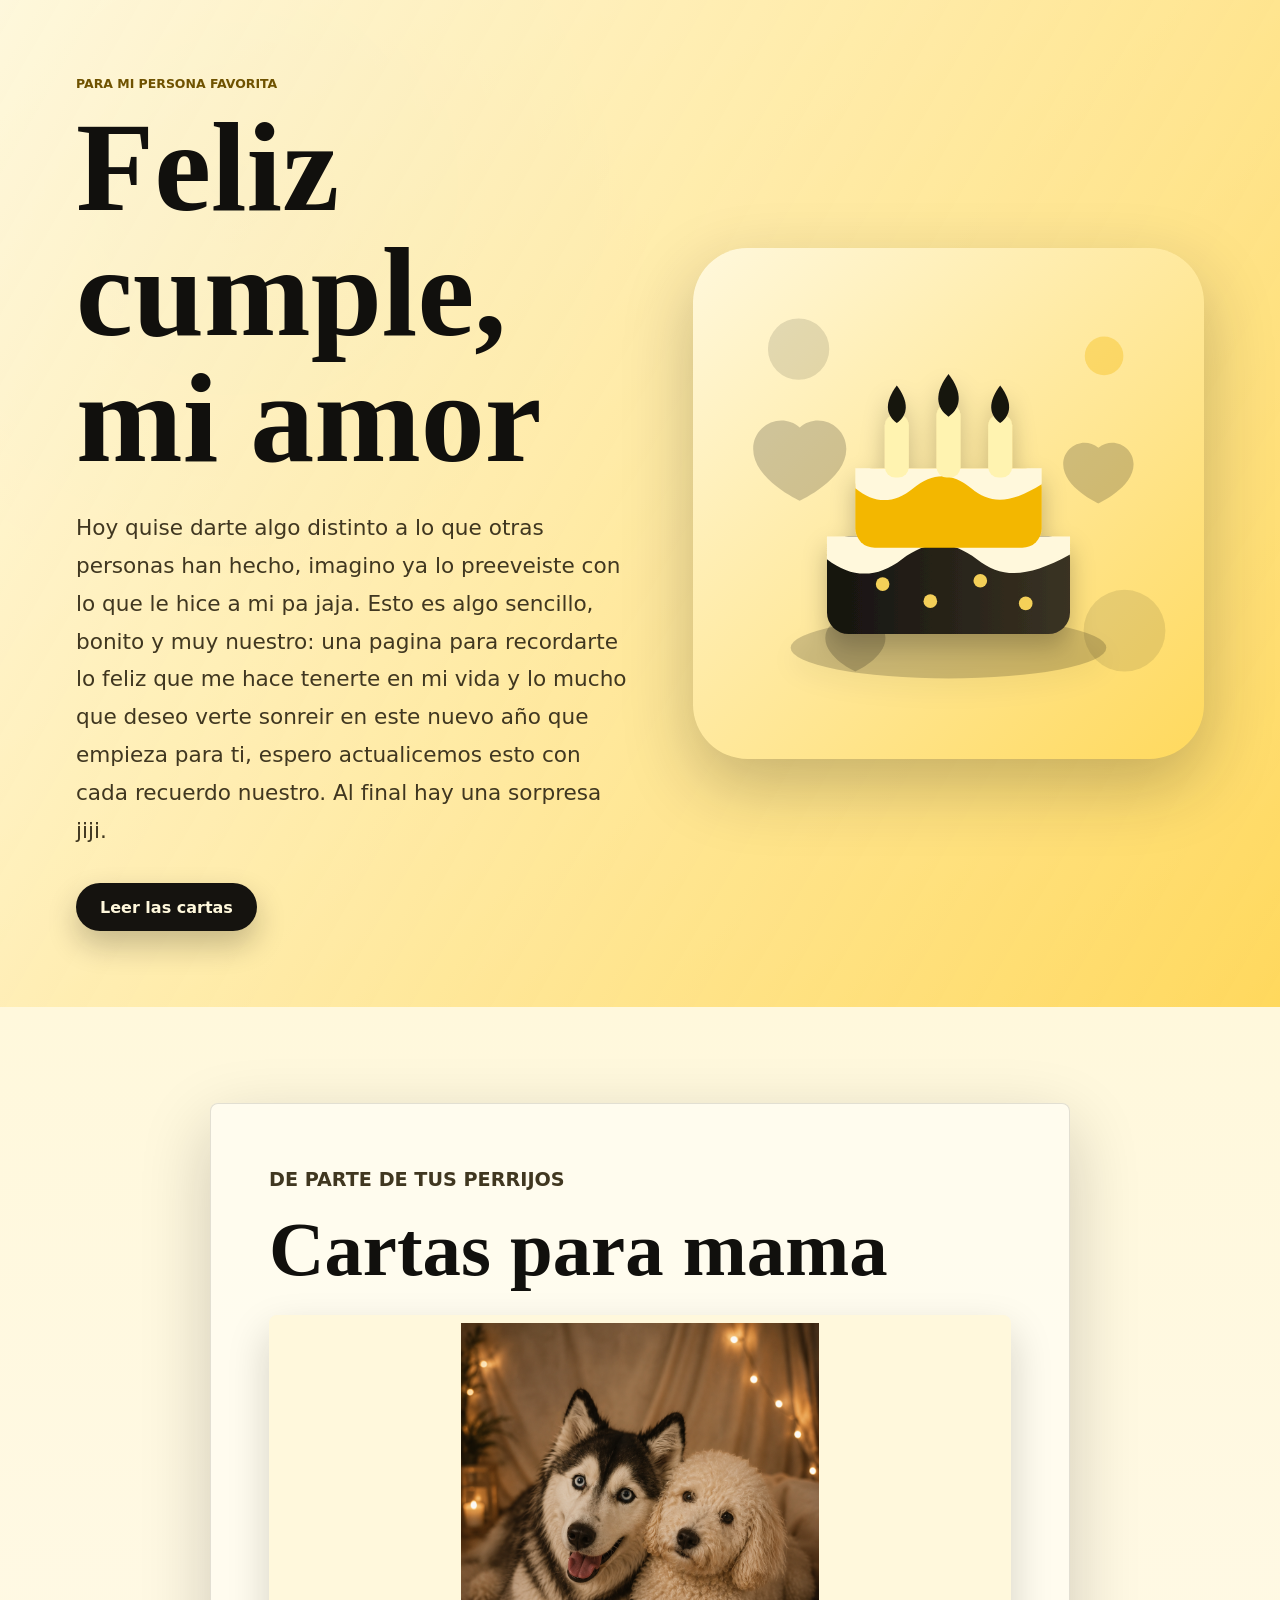
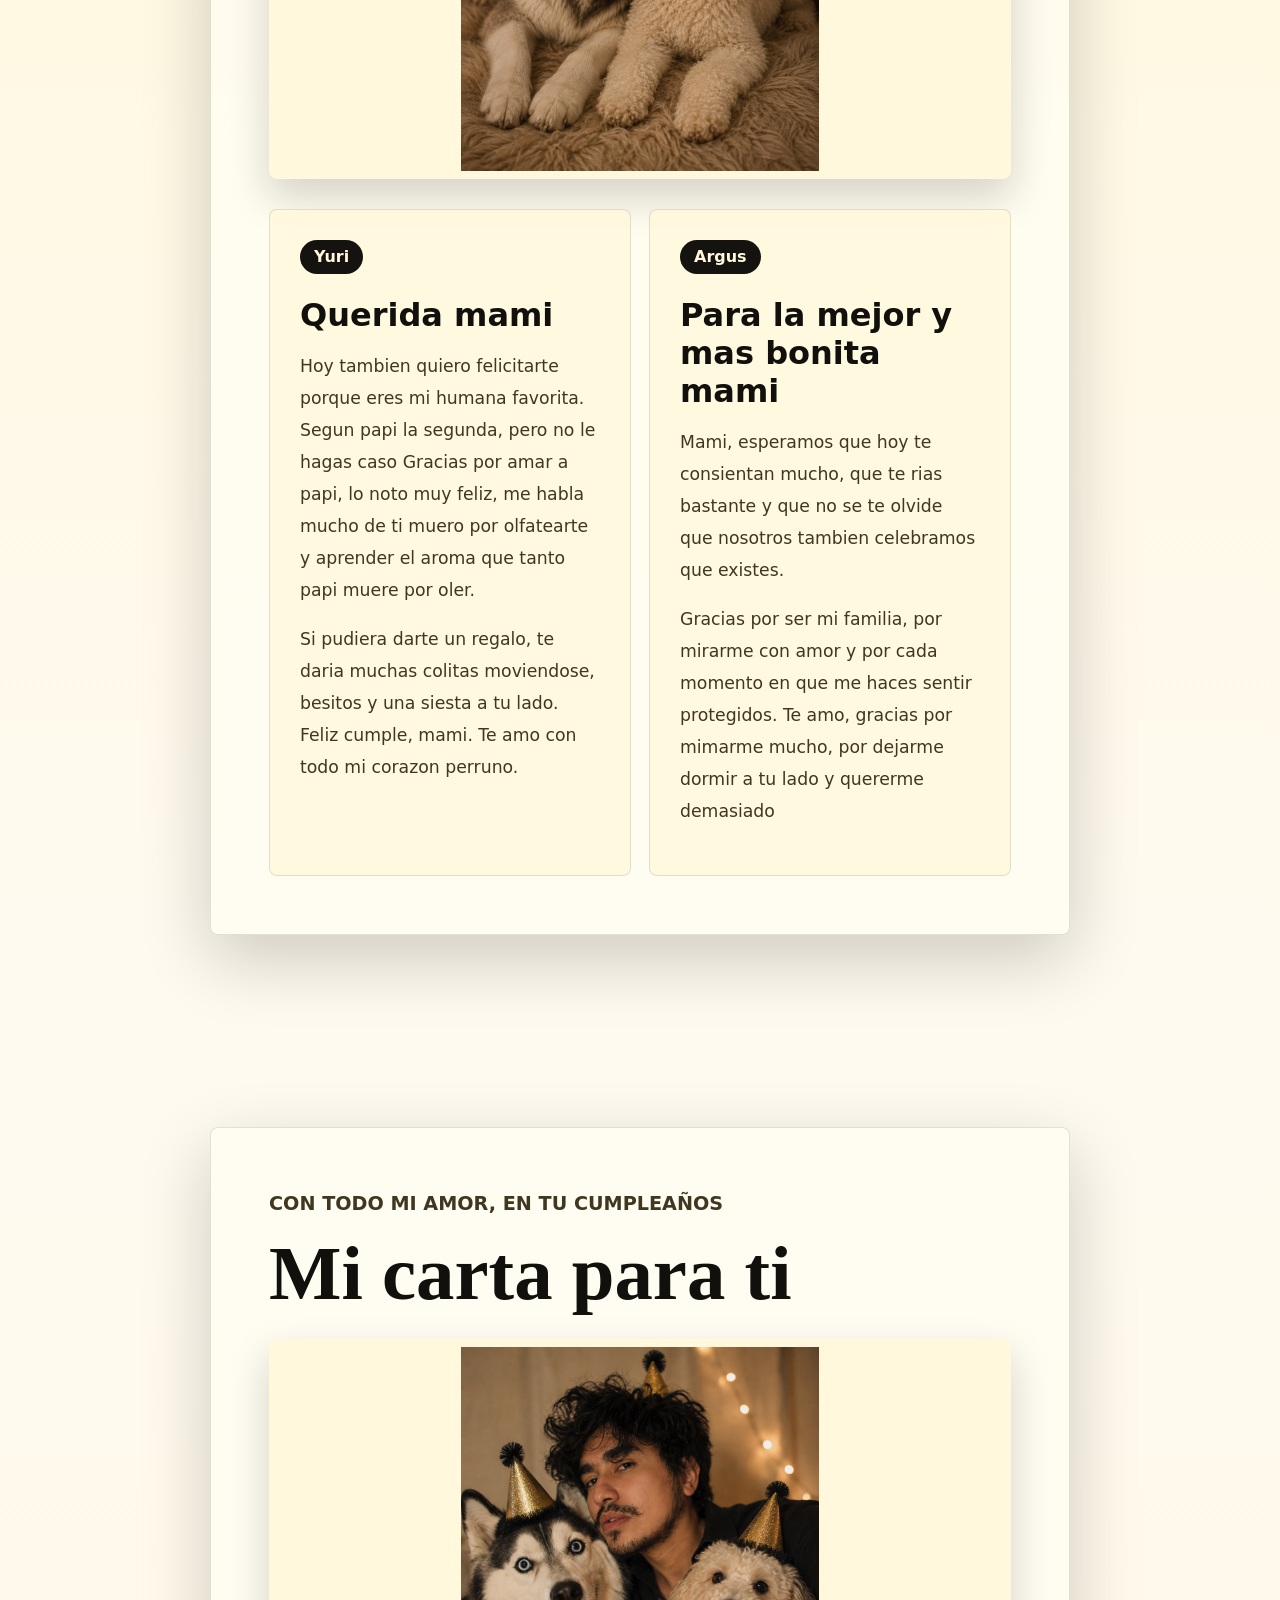
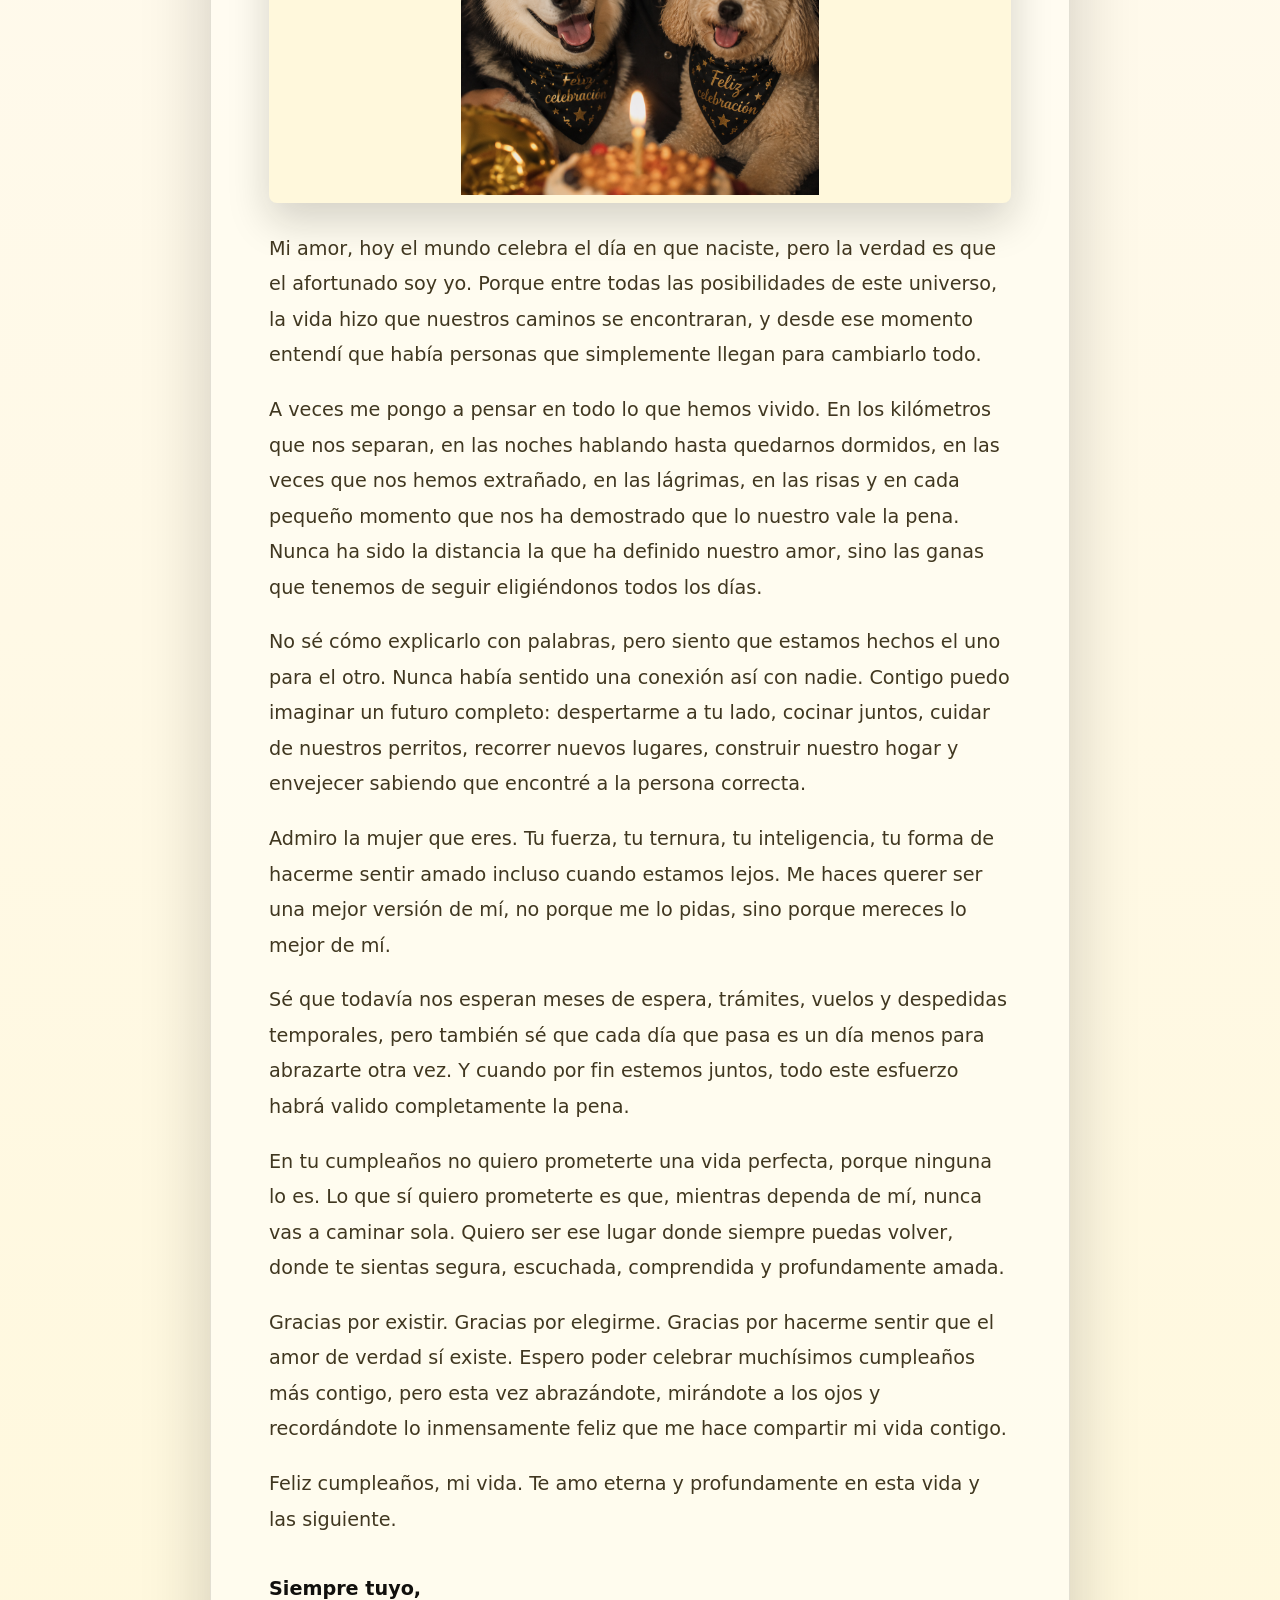
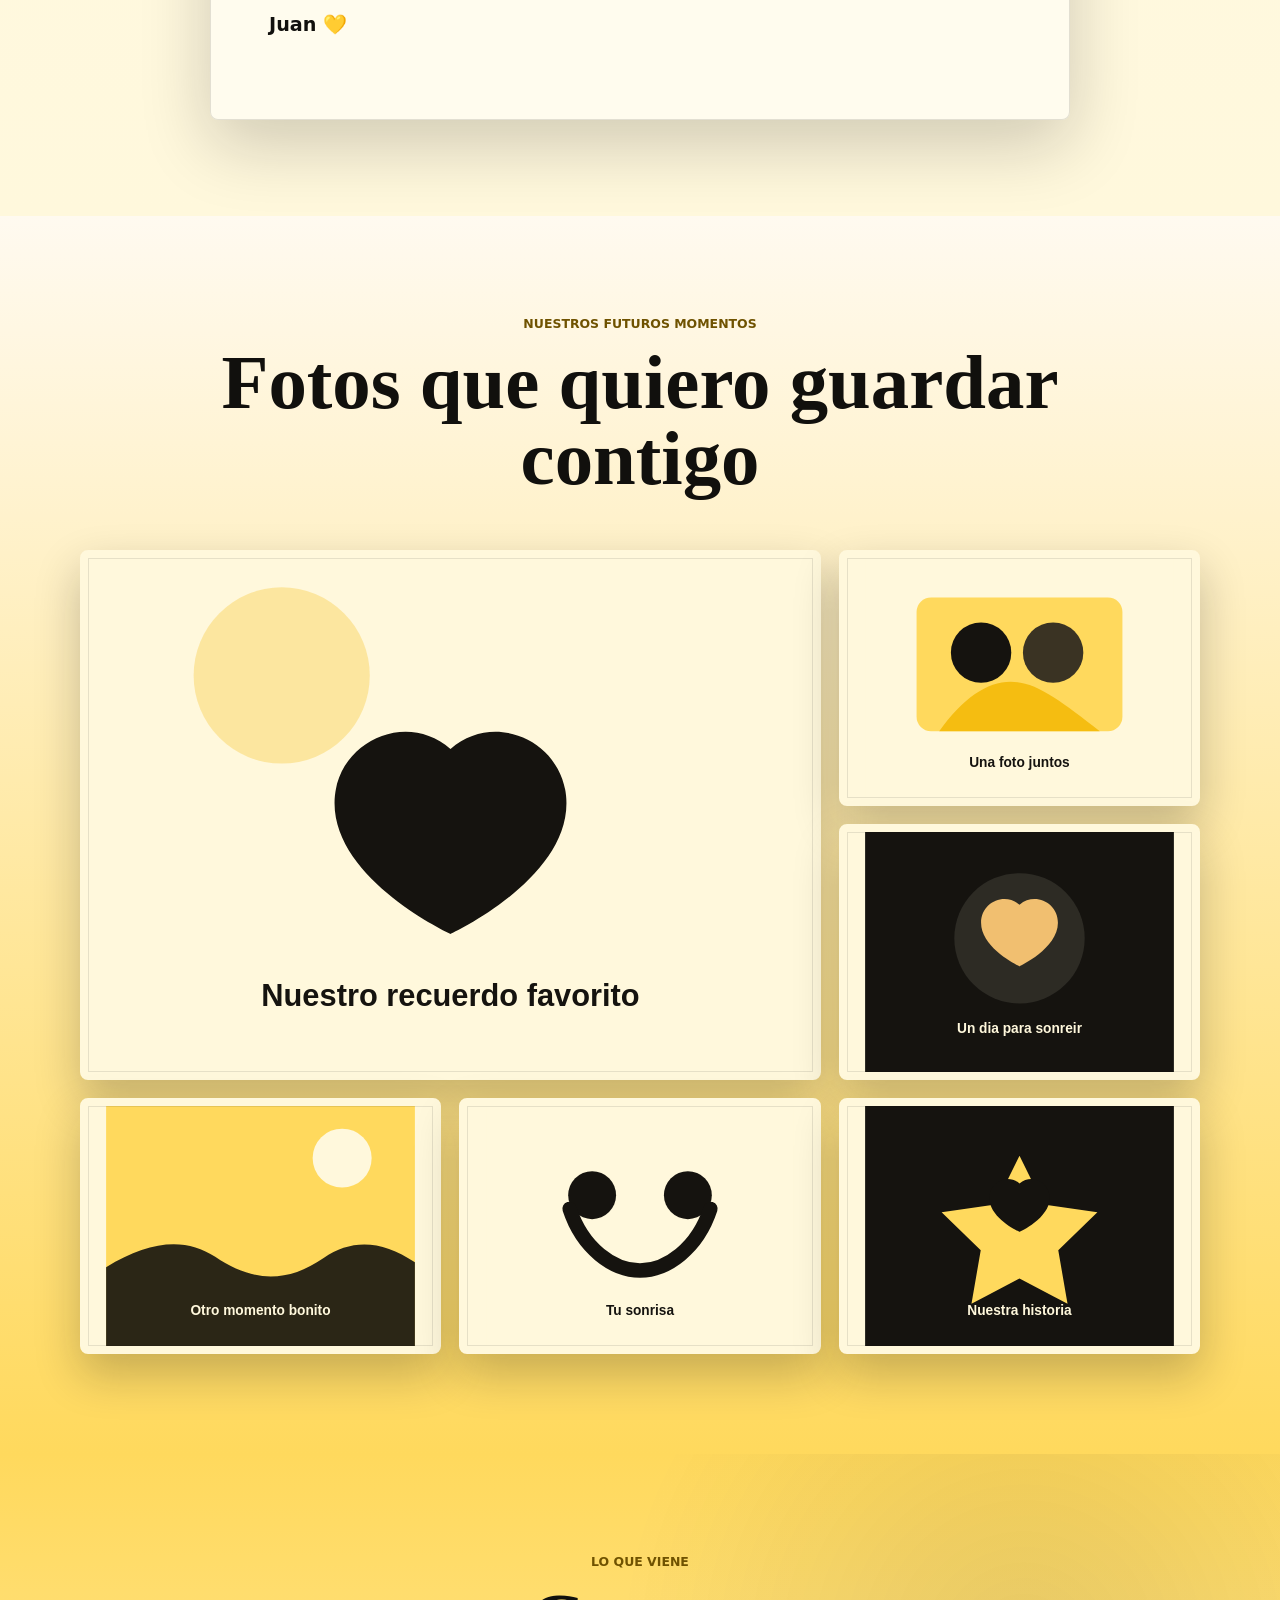
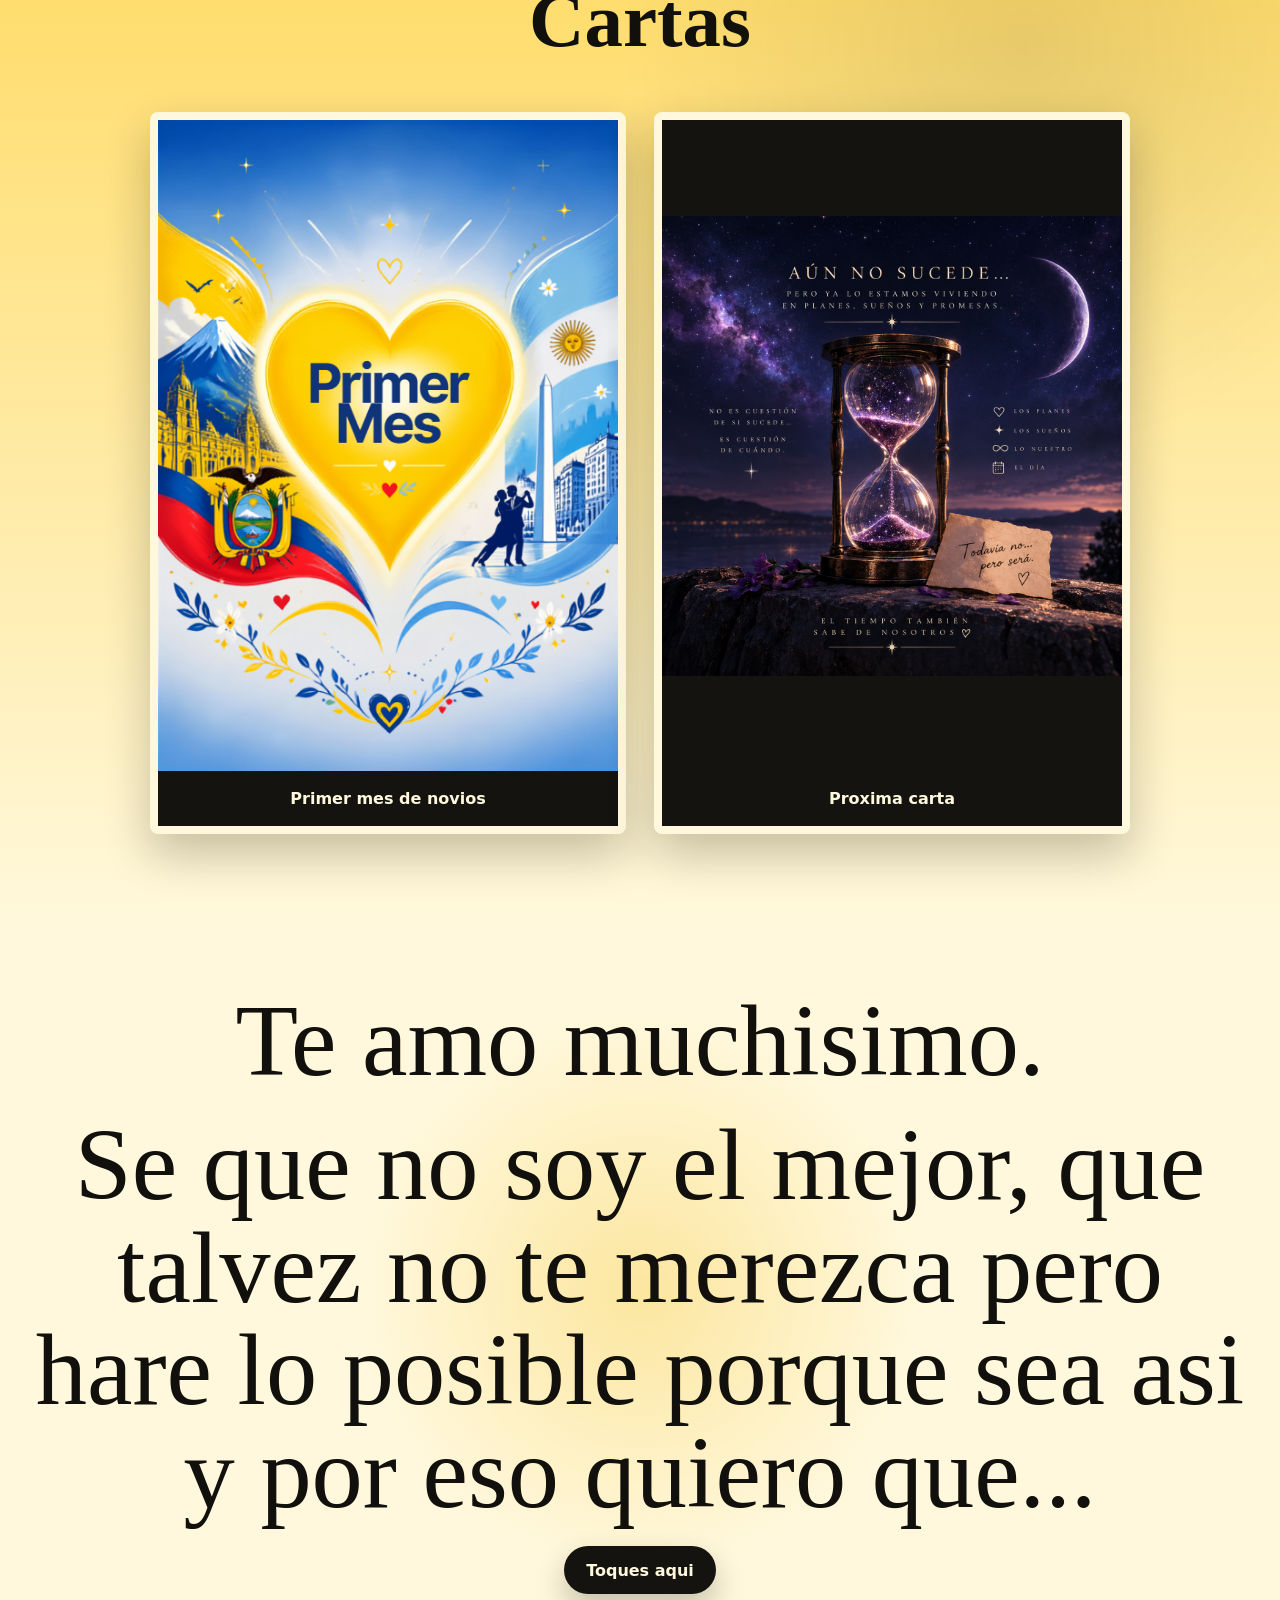
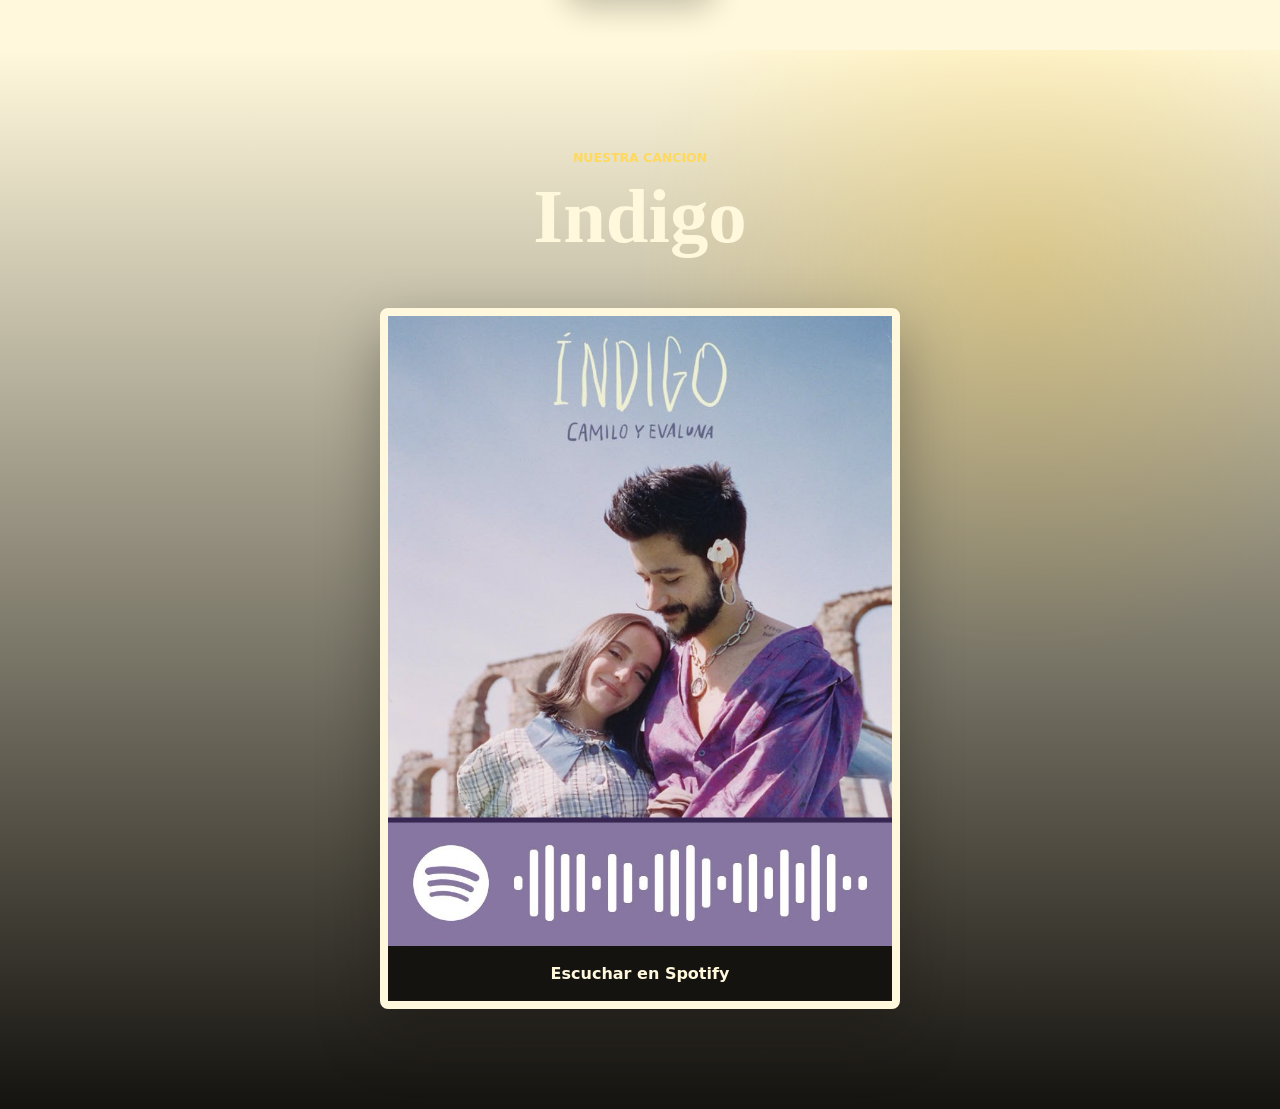
==== commit 9963be47: "Add Spotify song section" ====
--- a/index.html
+++ b/index.html
@@ -196,6 +196,23 @@
         <button type="button" id="surpriseButton">Toques aqui</button>
         <div class="proposal" id="proposal" hidden aria-live="polite"></div>
       </section>
+
+      <section class="song-section" aria-labelledby="song-title">
+        <div class="section-heading">
+          <p class="eyebrow">Nuestra cancion</p>
+          <h2 id="song-title">Indigo</h2>
+        </div>
+
+        <a
+          class="song-card"
+          href="https://open.spotify.com/intl-es/track/4knc1Fp3kbuq8bH2byOvLu?si=63e74684a0b640a5"
+          target="_blank"
+          rel="noreferrer"
+        >
+          <img src="assets/fotos/indigo-spotify.png" alt="Indigo de Camilo y Evaluna en Spotify" />
+          <span>Escuchar en Spotify</span>
+        </a>
+      </section>
     </main>
 
     <script src="script.js"></script>
--- a/styles.css
+++ b/styles.css
@@ -376,6 +376,49 @@
   margin-top: 28px;
 }
 
+.song-section {
+  padding: clamp(48px, 8vw, 100px) clamp(20px, 6vw, 76px);
+  background:
+    radial-gradient(circle at 80% 20%, rgba(243, 183, 0, 0.22), transparent 30%),
+    linear-gradient(180deg, #fff8dc, #15130f 100%);
+  color: #fff8dc;
+}
+
+.song-section .eyebrow {
+  color: #ffd95d;
+}
+
+.song-card {
+  display: grid;
+  width: min(100%, 520px);
+  margin: 0 auto;
+  overflow: hidden;
+  border: 8px solid #fff8dc;
+  border-radius: 8px;
+  background: #15130f;
+  color: #fff8dc;
+  text-decoration: none;
+  box-shadow: 0 24px 60px rgba(17, 16, 13, 0.34);
+  transition: transform 160ms ease, box-shadow 160ms ease;
+}
+
+.song-card:hover {
+  transform: translateY(-4px);
+  box-shadow: 0 30px 70px rgba(17, 16, 13, 0.42);
+}
+
+.song-card img {
+  display: block;
+  width: 100%;
+  height: auto;
+}
+
+.song-card span {
+  padding: 18px 20px;
+  font-weight: 900;
+  text-align: center;
+}
+
 .closing {
   min-height: 360px;
   display: grid;
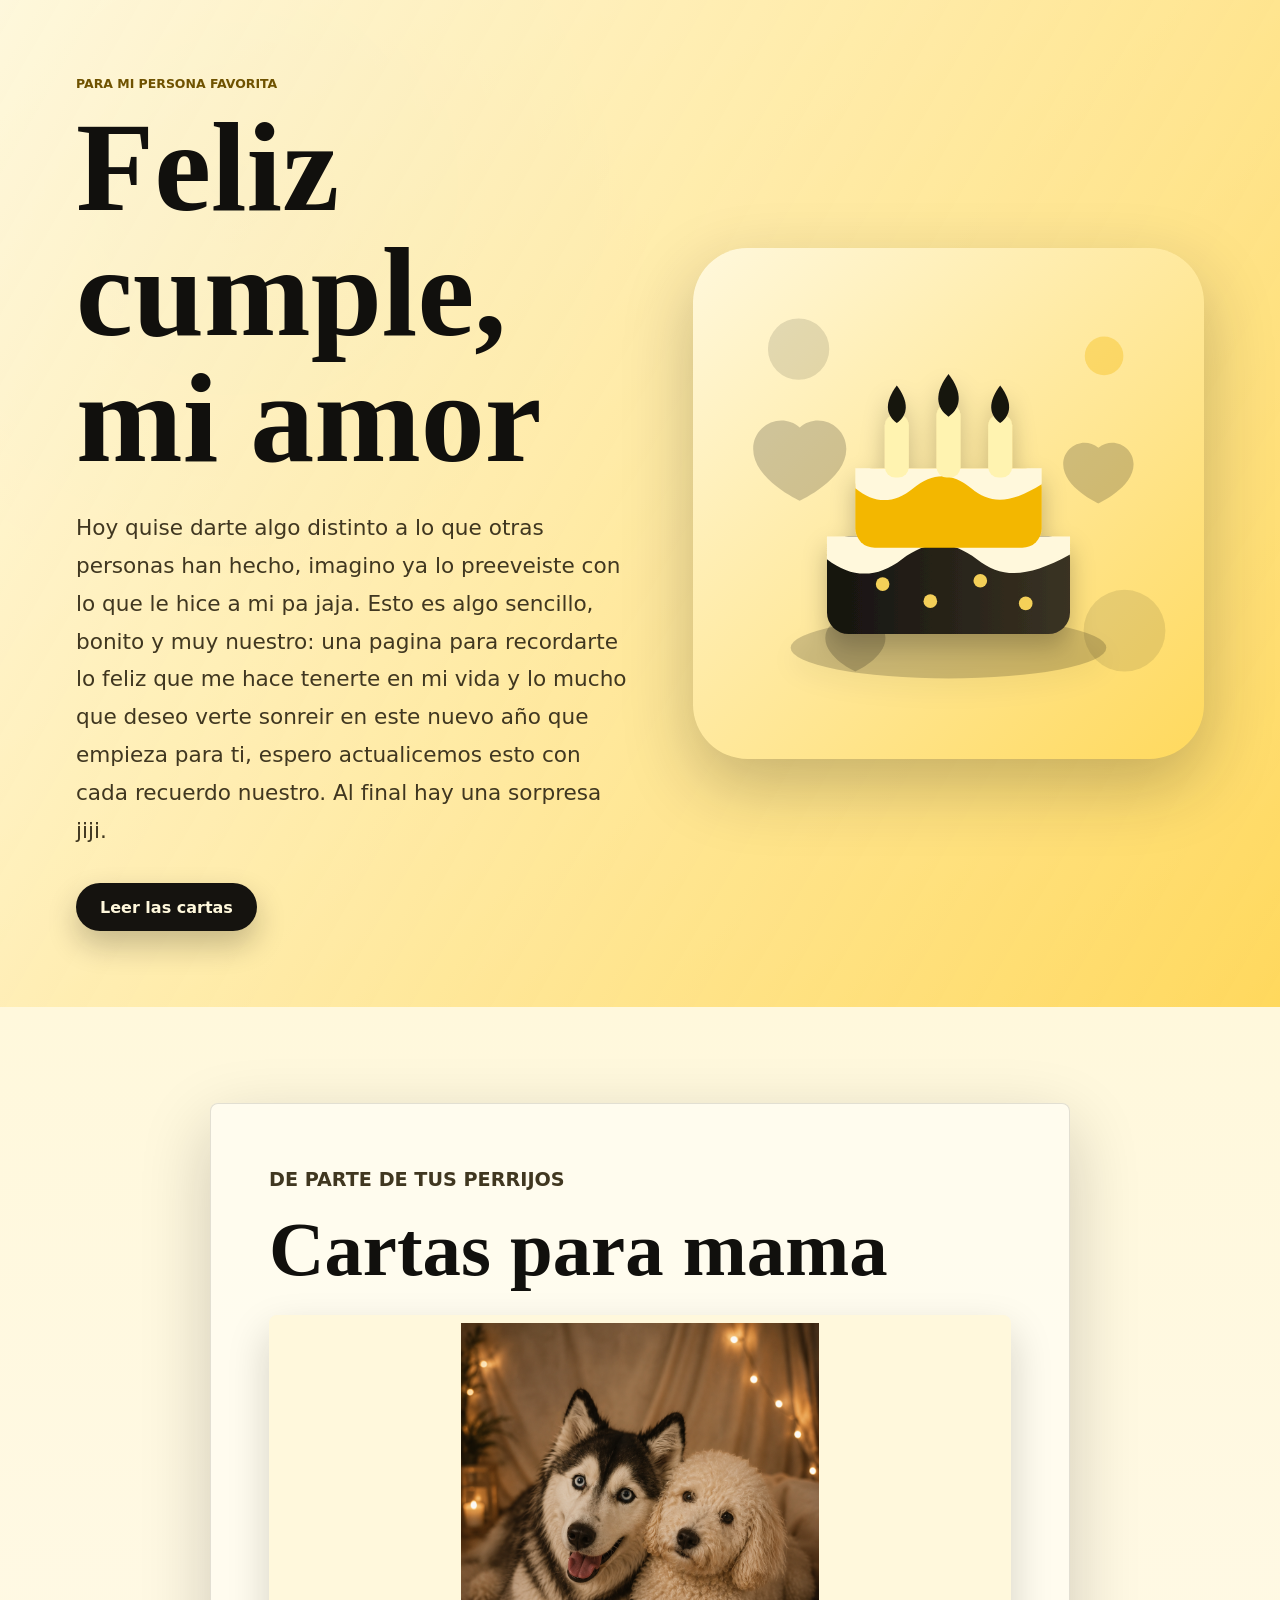
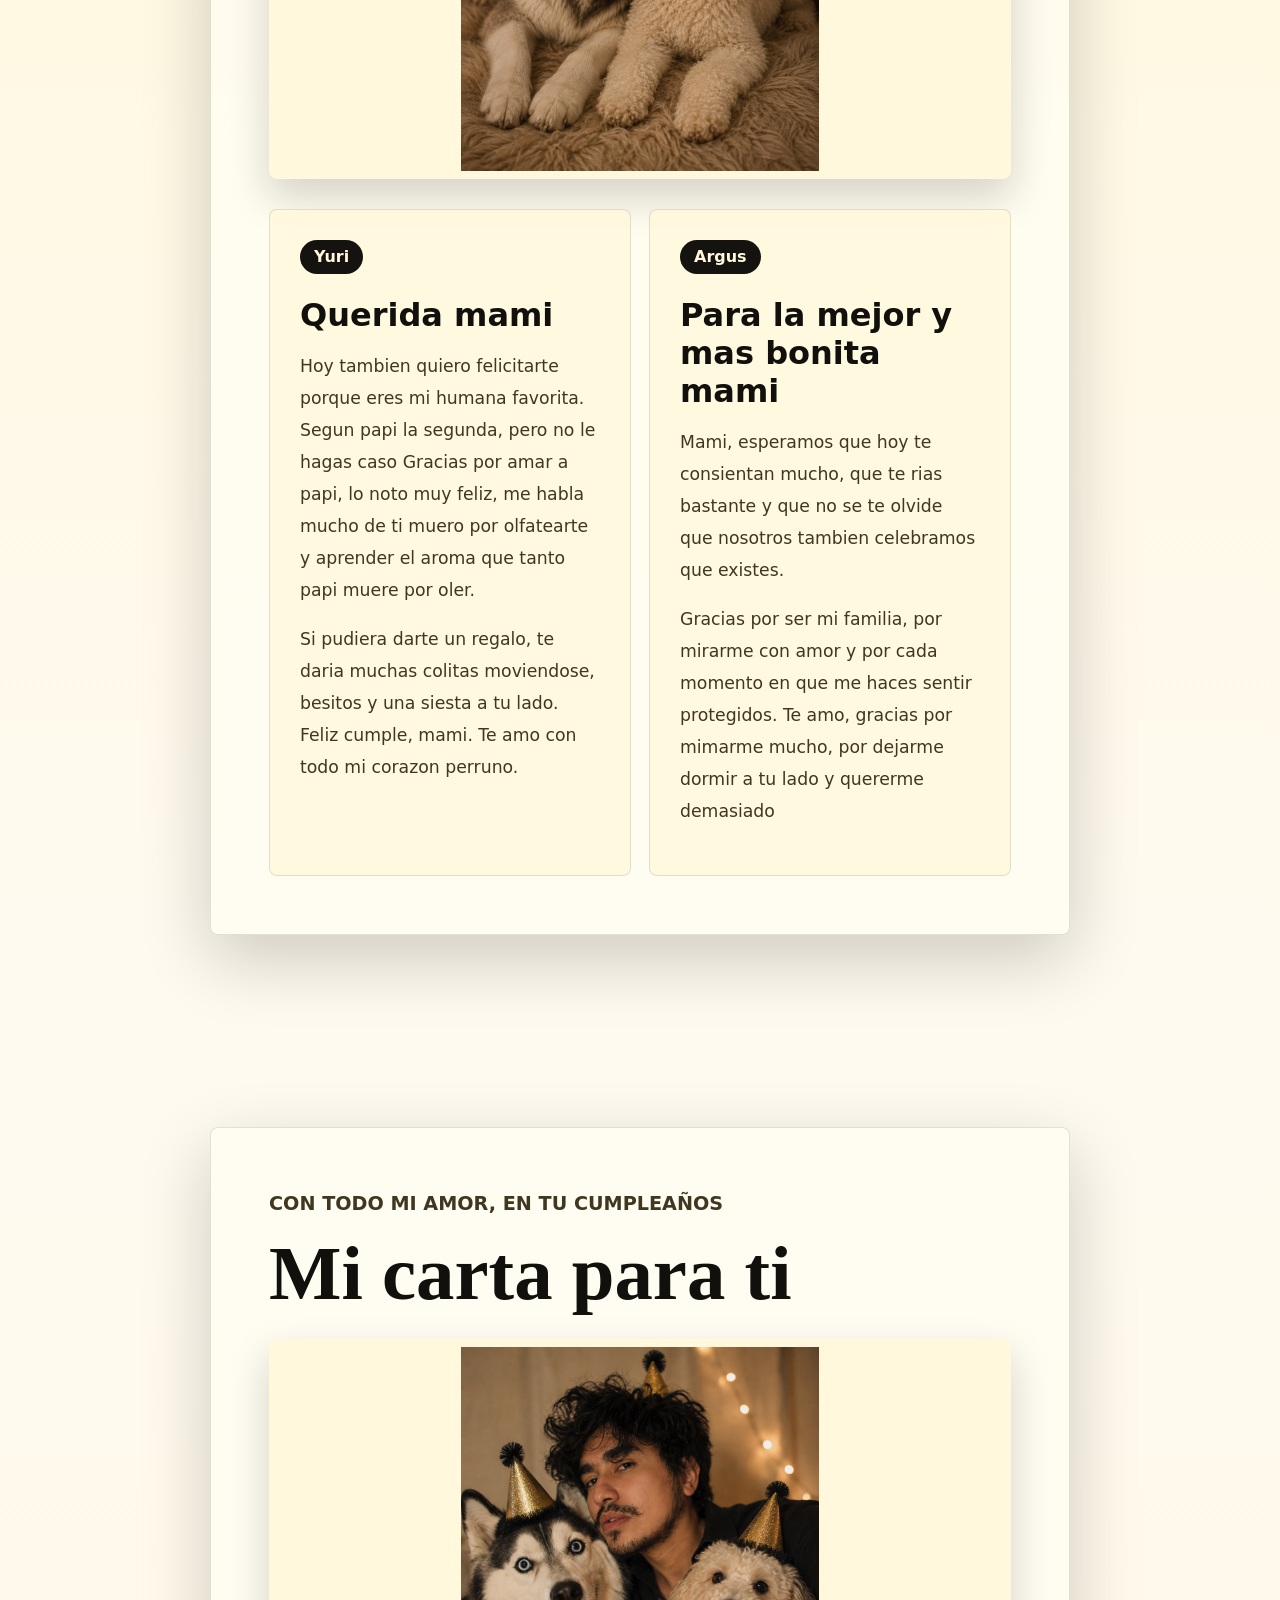
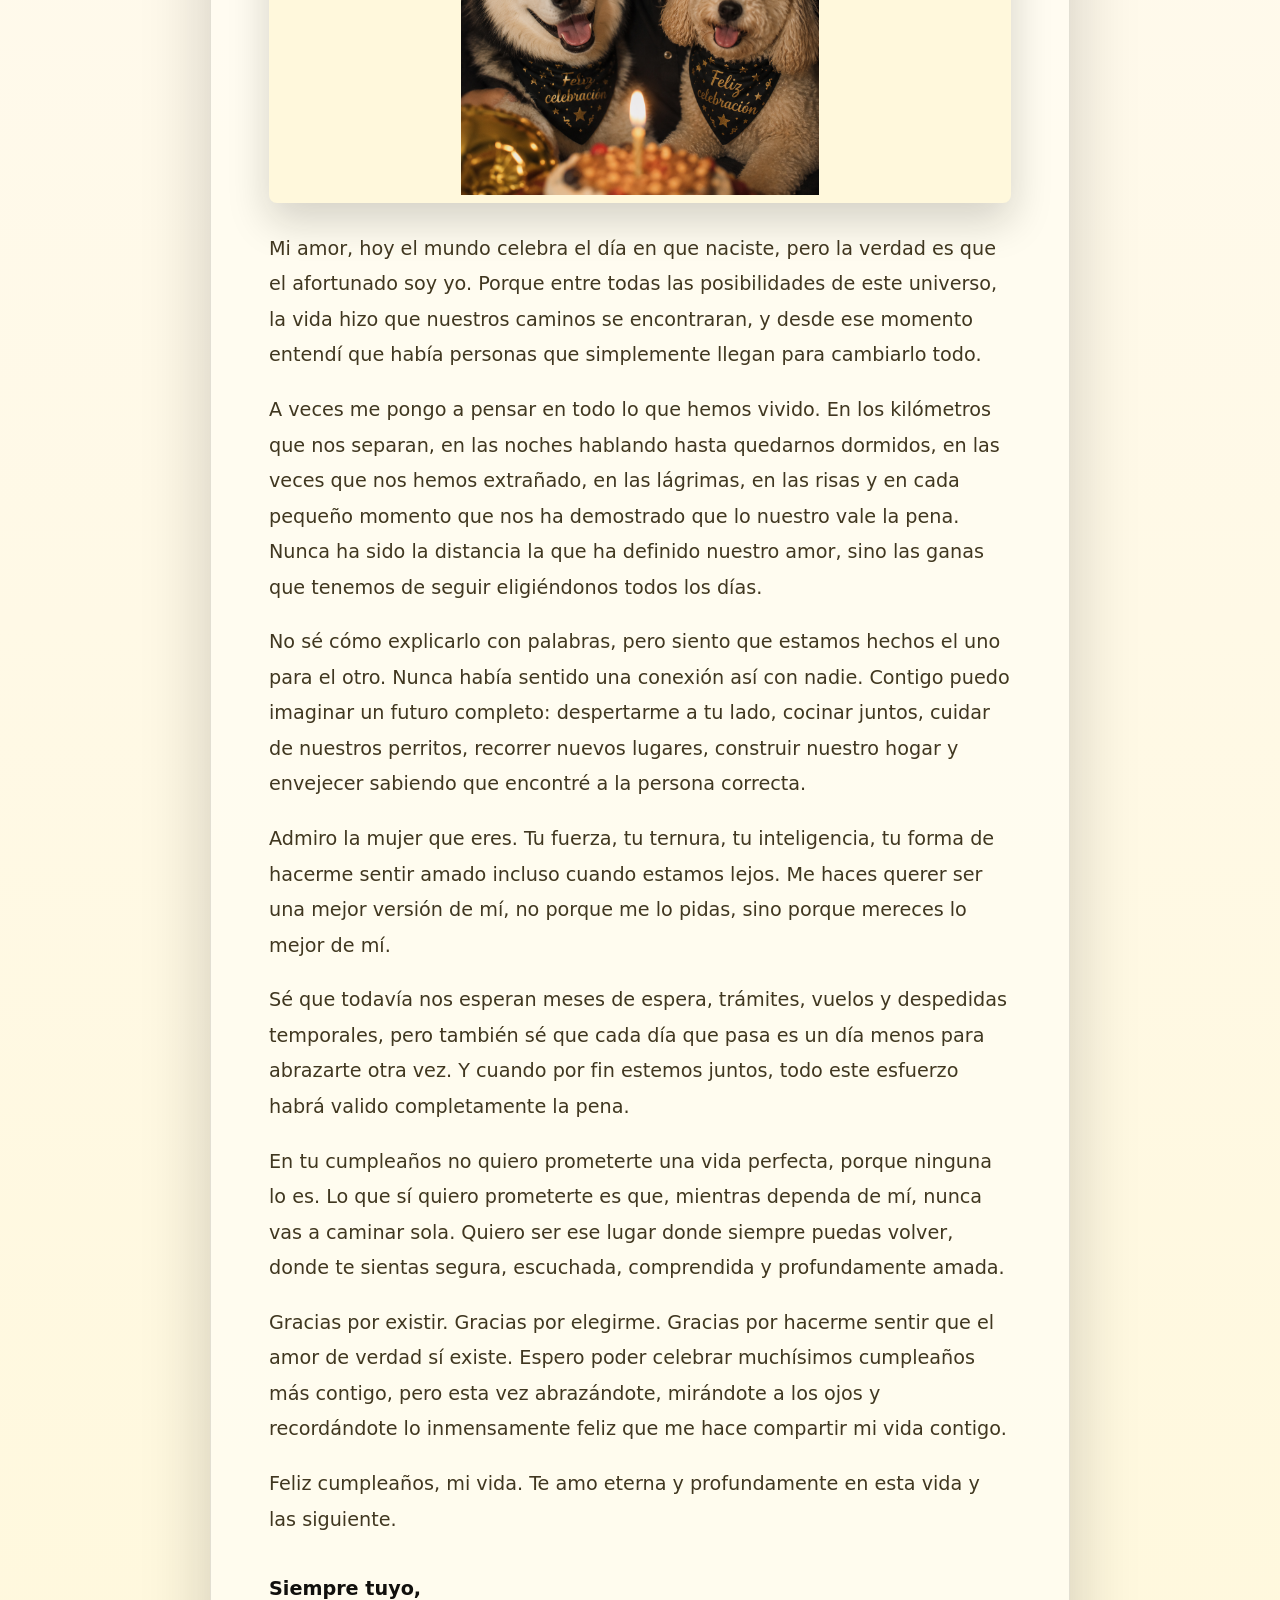
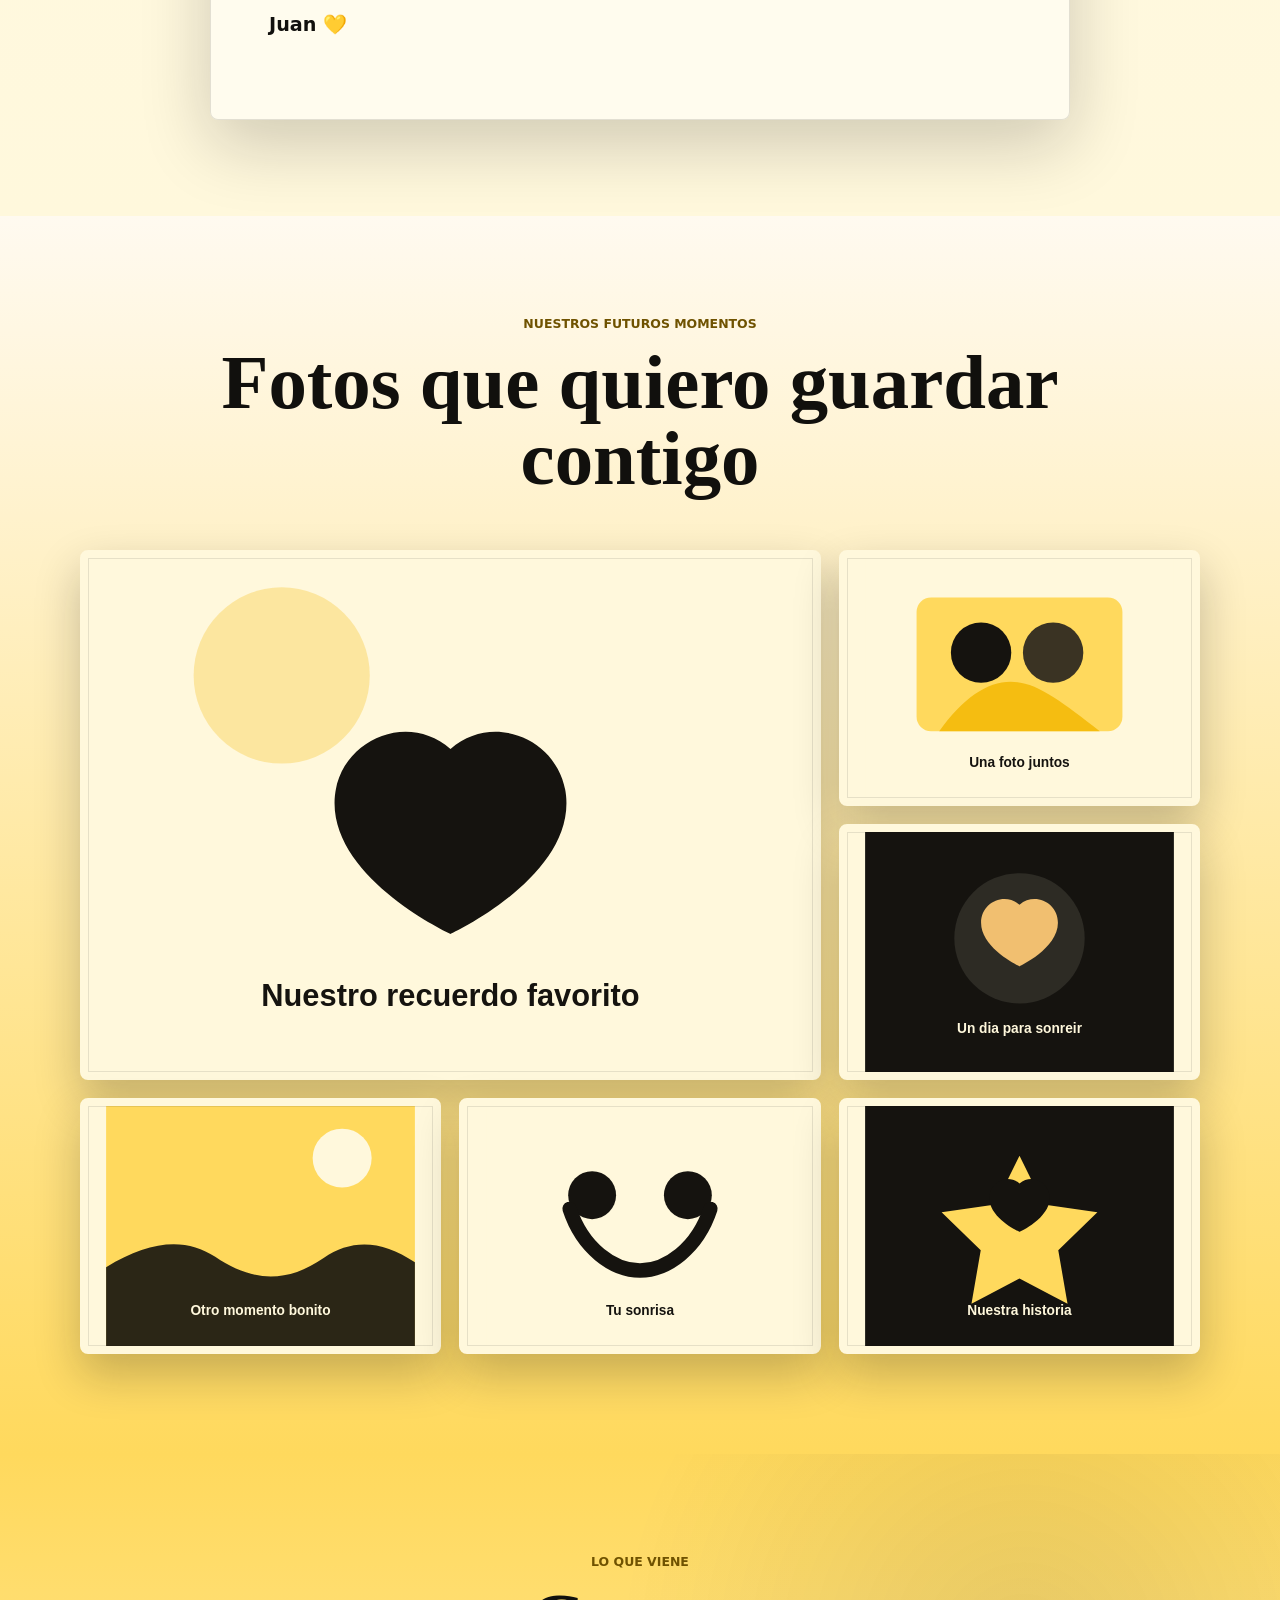
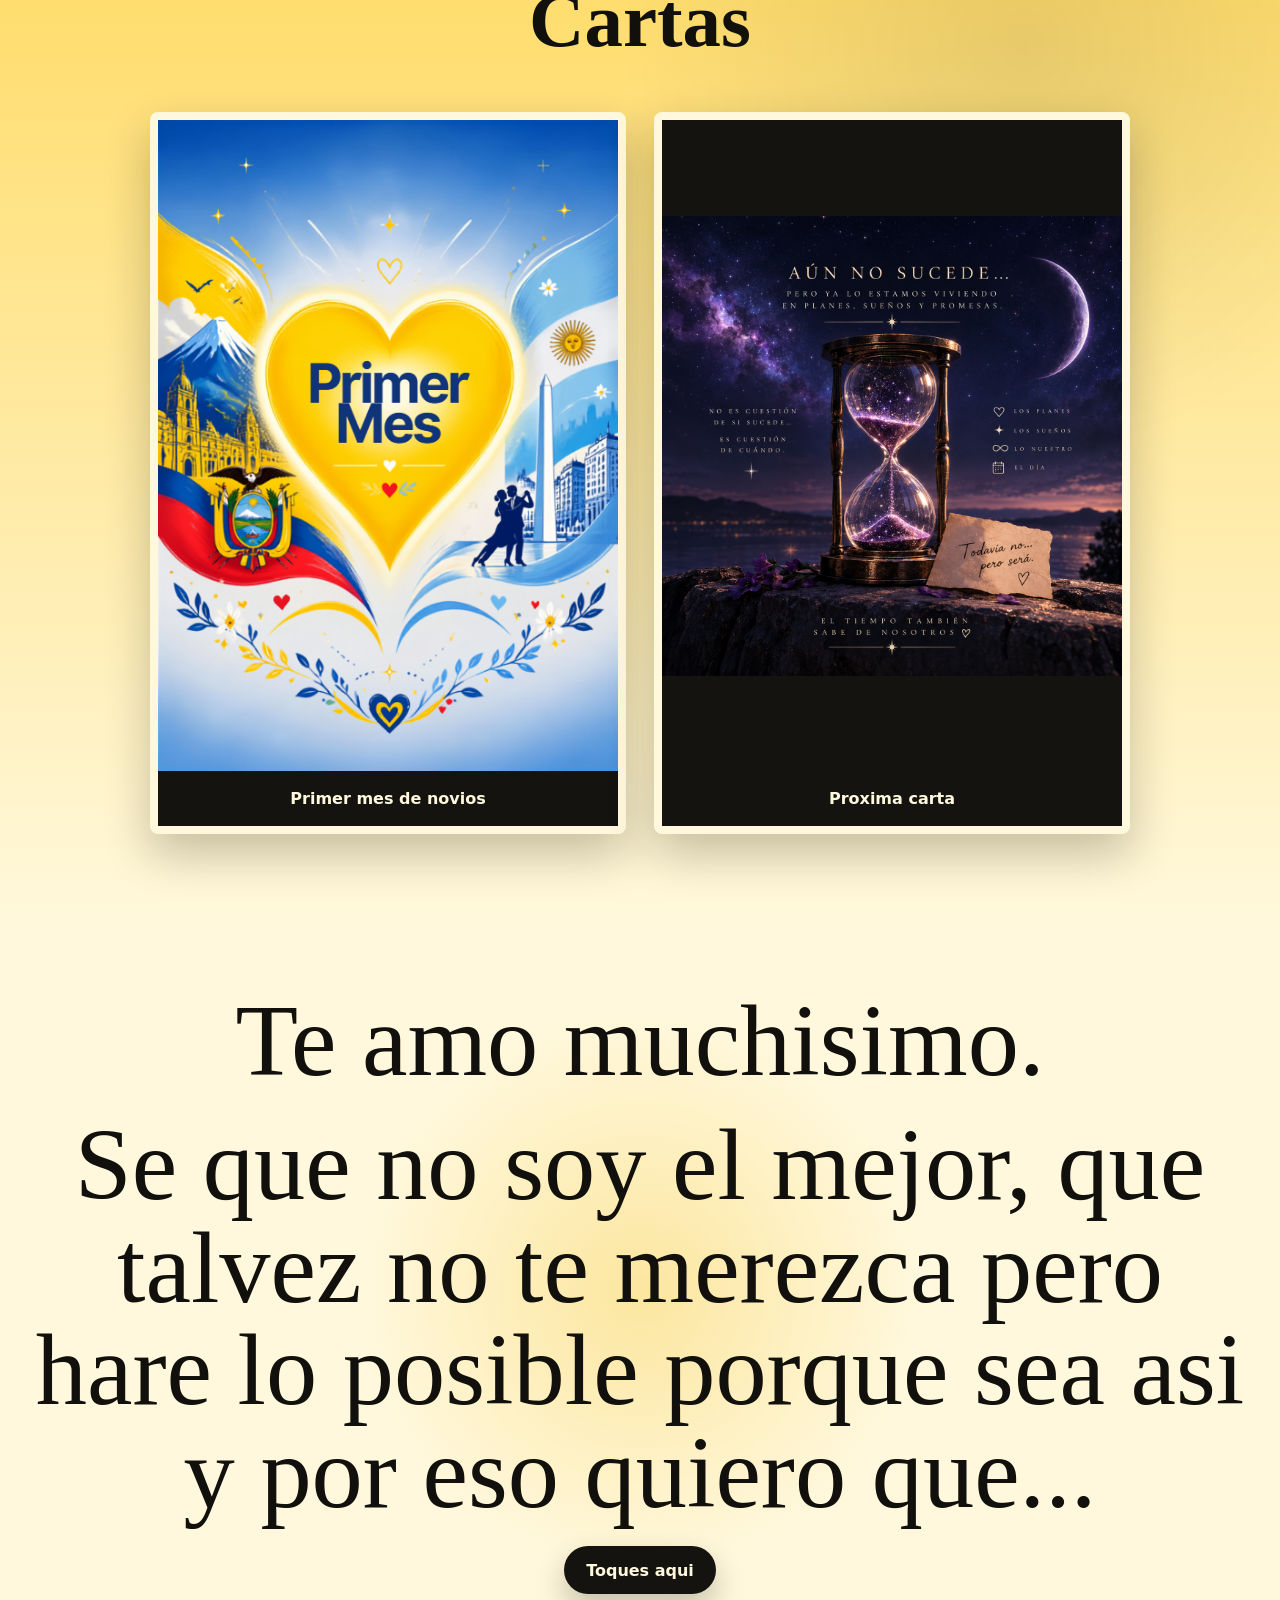
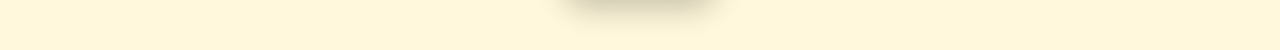
==== commit 0be16691: "Revert "Add Spotify song section" This reverts commit 9963be472c5477cd87fad7dcabc564ad523f1d0b." ====
--- a/index.html
+++ b/index.html
@@ -196,23 +196,6 @@
         <button type="button" id="surpriseButton">Toques aqui</button>
         <div class="proposal" id="proposal" hidden aria-live="polite"></div>
       </section>
-
-      <section class="song-section" aria-labelledby="song-title">
-        <div class="section-heading">
-          <p class="eyebrow">Nuestra cancion</p>
-          <h2 id="song-title">Indigo</h2>
-        </div>
-
-        <a
-          class="song-card"
-          href="https://open.spotify.com/intl-es/track/4knc1Fp3kbuq8bH2byOvLu?si=63e74684a0b640a5"
-          target="_blank"
-          rel="noreferrer"
-        >
-          <img src="assets/fotos/indigo-spotify.png" alt="Indigo de Camilo y Evaluna en Spotify" />
-          <span>Escuchar en Spotify</span>
-        </a>
-      </section>
     </main>
 
     <script src="script.js"></script>
--- a/styles.css
+++ b/styles.css
@@ -376,49 +376,6 @@
   margin-top: 28px;
 }
 
-.song-section {
-  padding: clamp(48px, 8vw, 100px) clamp(20px, 6vw, 76px);
-  background:
-    radial-gradient(circle at 80% 20%, rgba(243, 183, 0, 0.22), transparent 30%),
-    linear-gradient(180deg, #fff8dc, #15130f 100%);
-  color: #fff8dc;
-}
-
-.song-section .eyebrow {
-  color: #ffd95d;
-}
-
-.song-card {
-  display: grid;
-  width: min(100%, 520px);
-  margin: 0 auto;
-  overflow: hidden;
-  border: 8px solid #fff8dc;
-  border-radius: 8px;
-  background: #15130f;
-  color: #fff8dc;
-  text-decoration: none;
-  box-shadow: 0 24px 60px rgba(17, 16, 13, 0.34);
-  transition: transform 160ms ease, box-shadow 160ms ease;
-}
-
-.song-card:hover {
-  transform: translateY(-4px);
-  box-shadow: 0 30px 70px rgba(17, 16, 13, 0.42);
-}
-
-.song-card img {
-  display: block;
-  width: 100%;
-  height: auto;
-}
-
-.song-card span {
-  padding: 18px 20px;
-  font-weight: 900;
-  text-align: center;
-}
-
 .closing {
   min-height: 360px;
   display: grid;
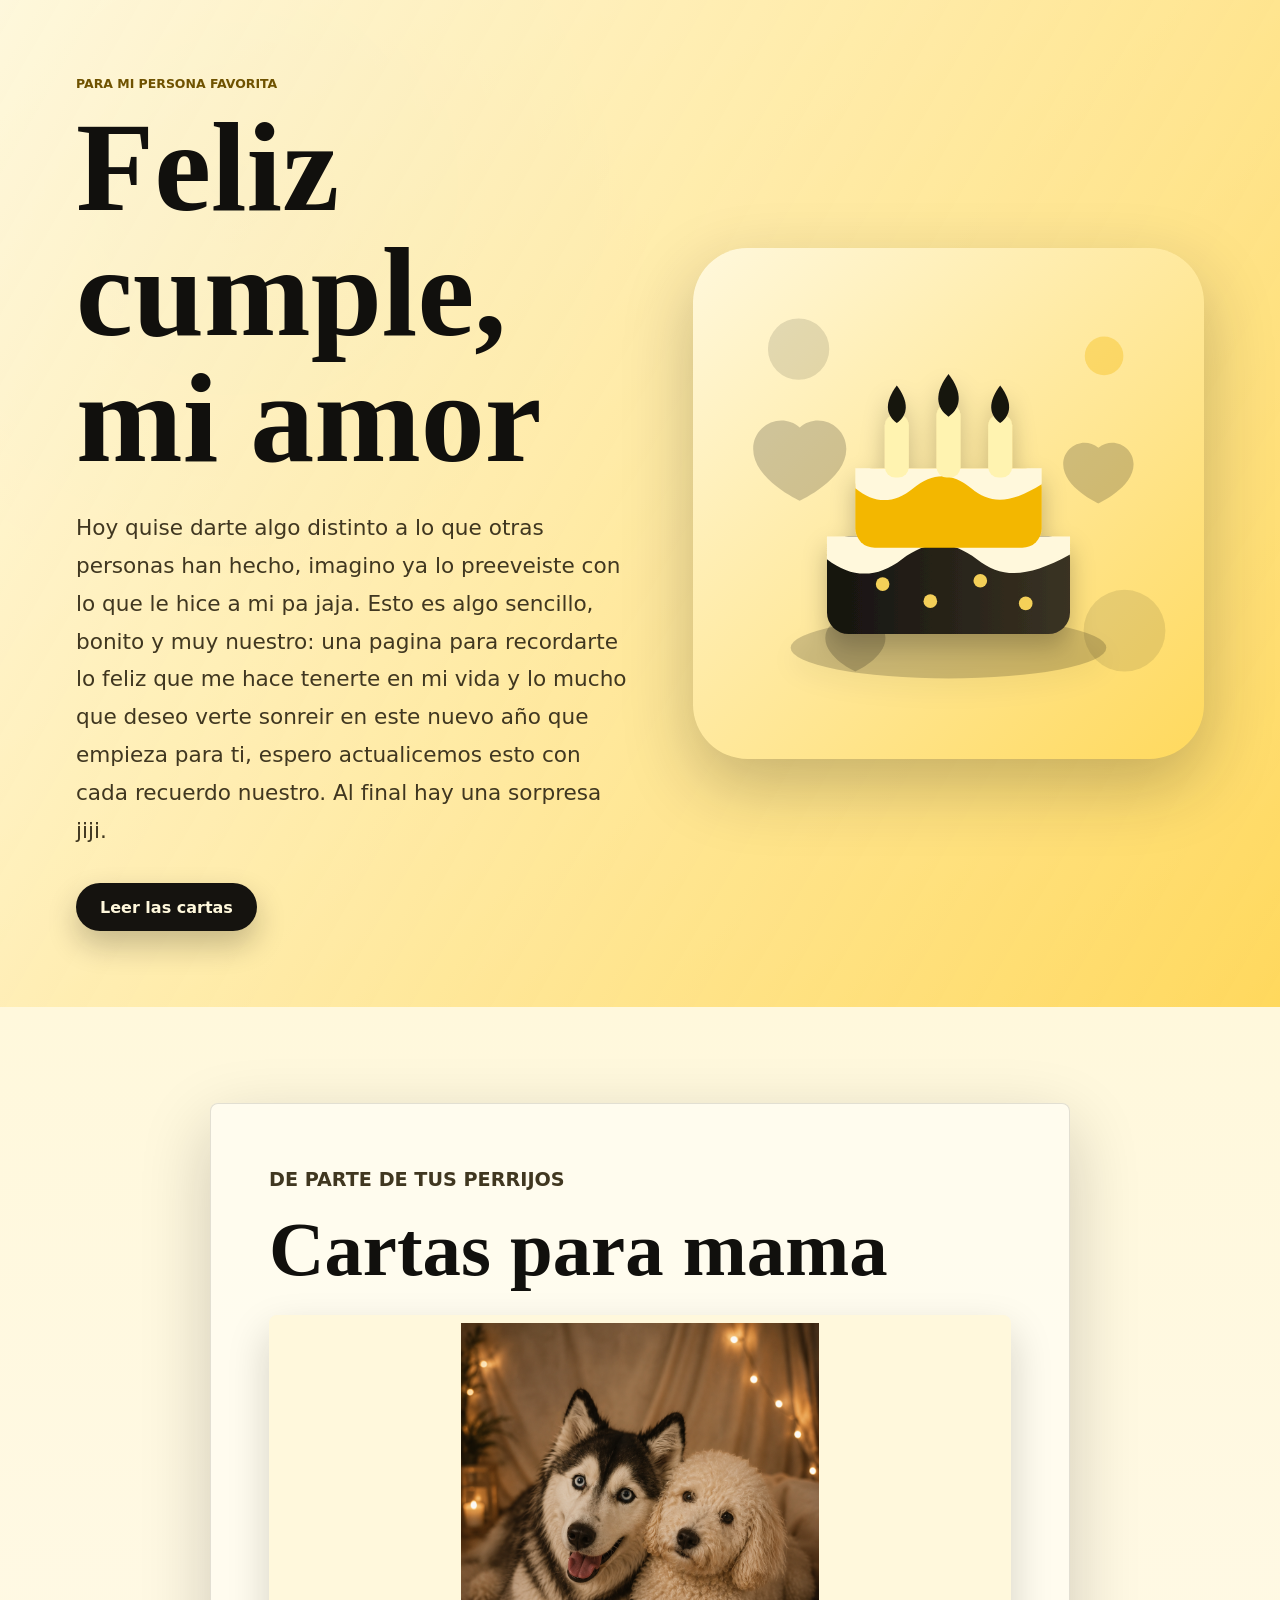
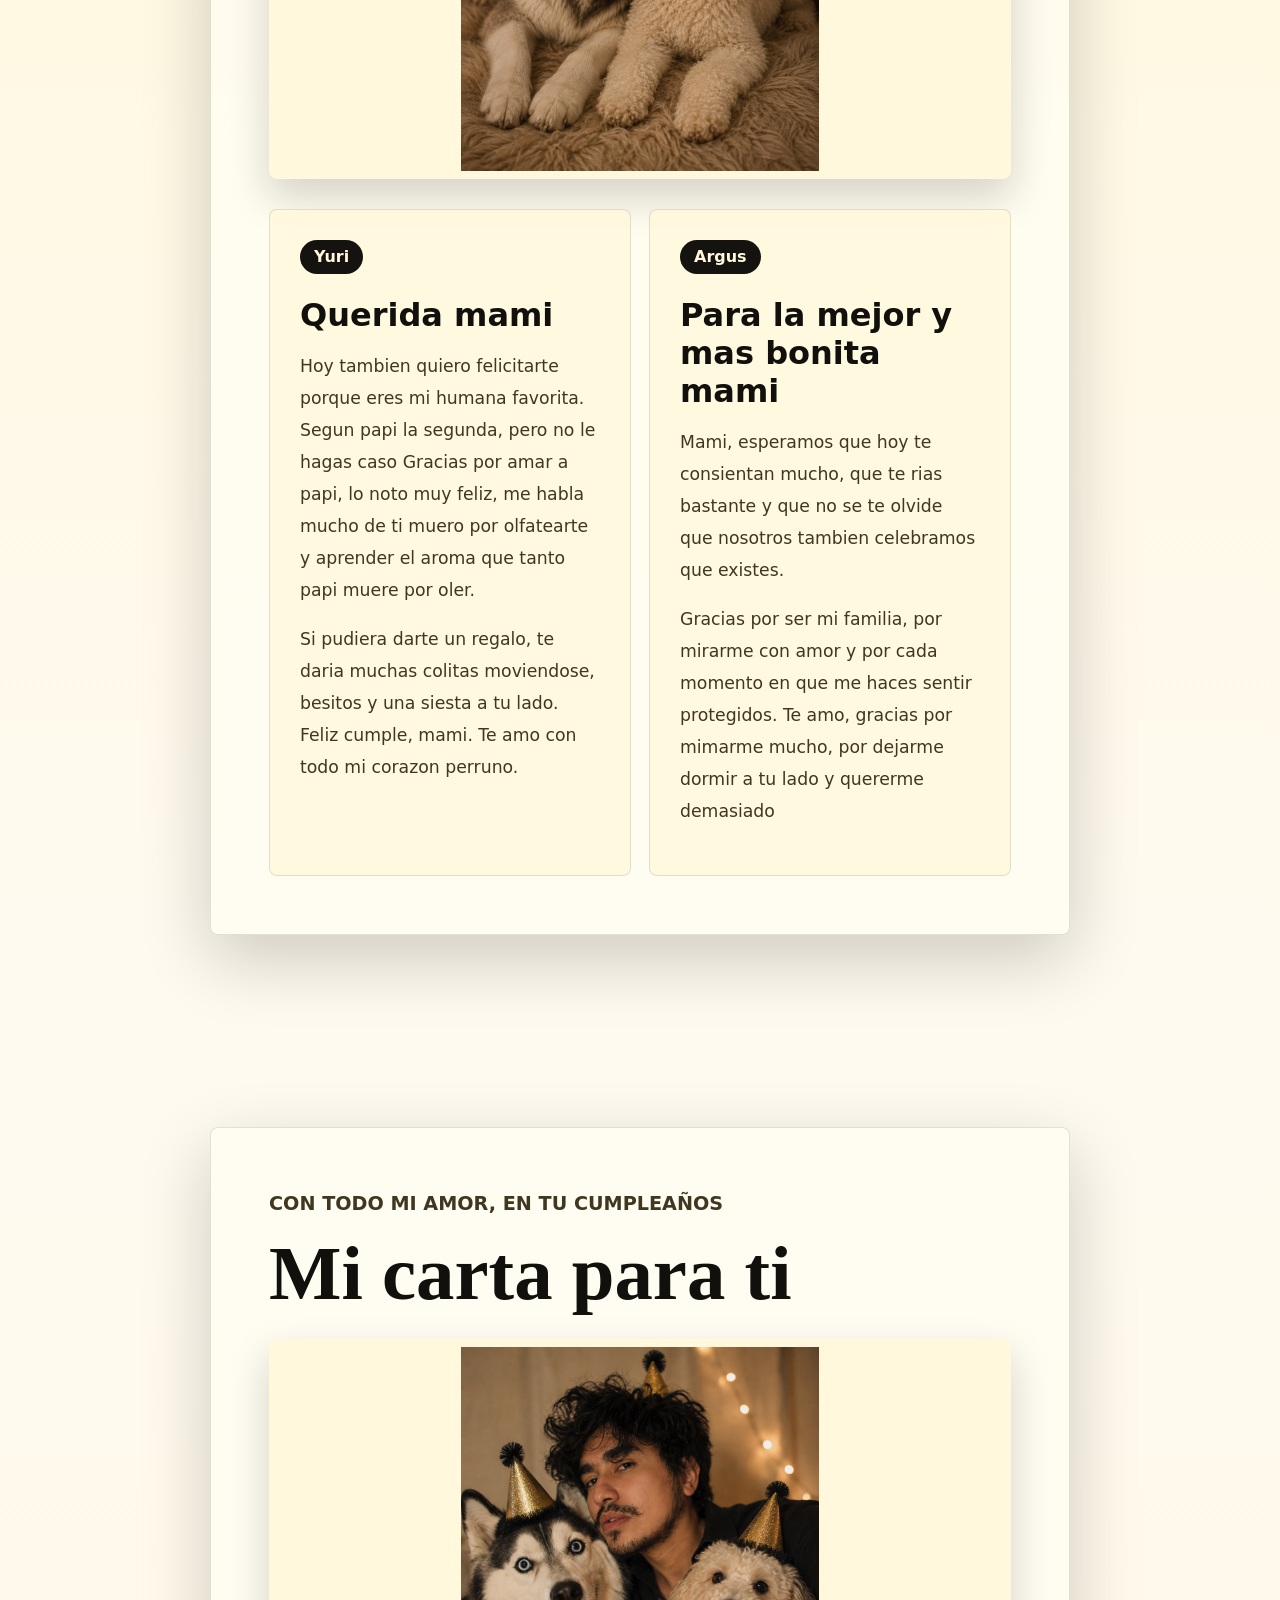
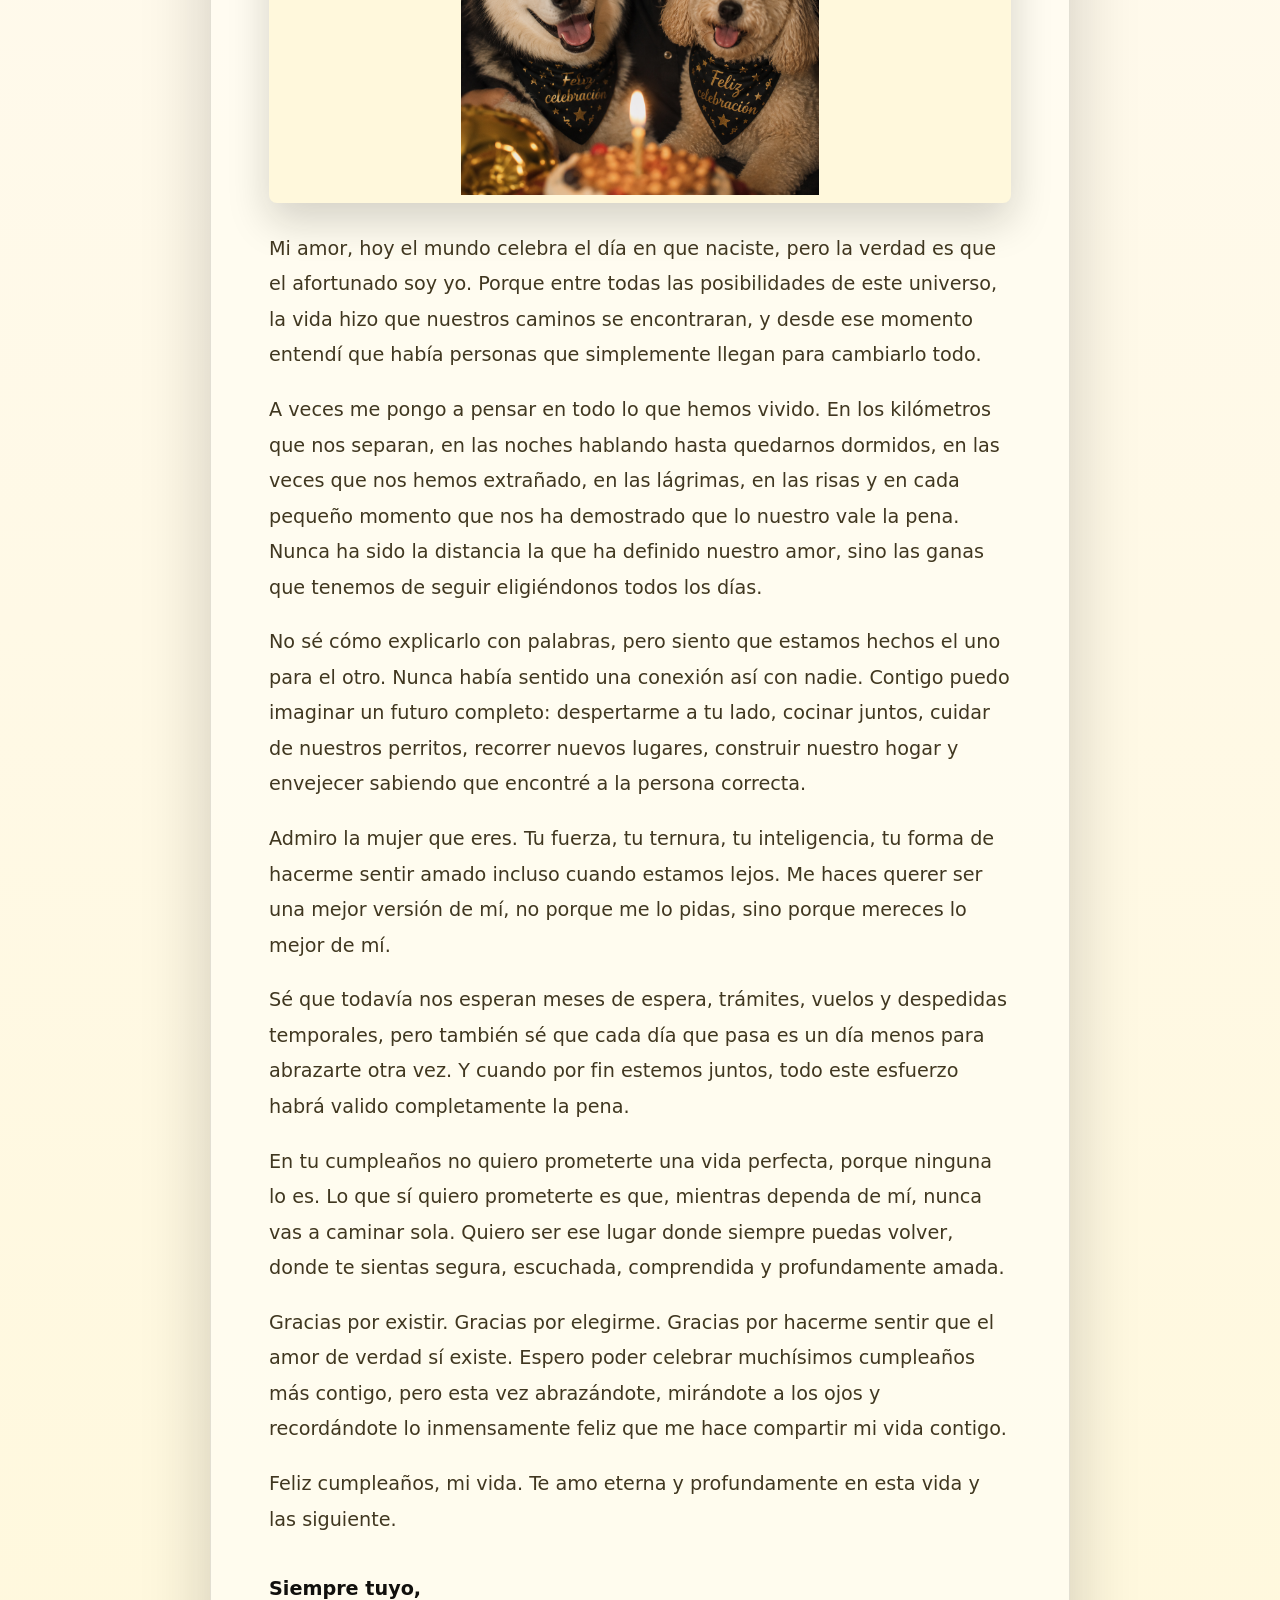
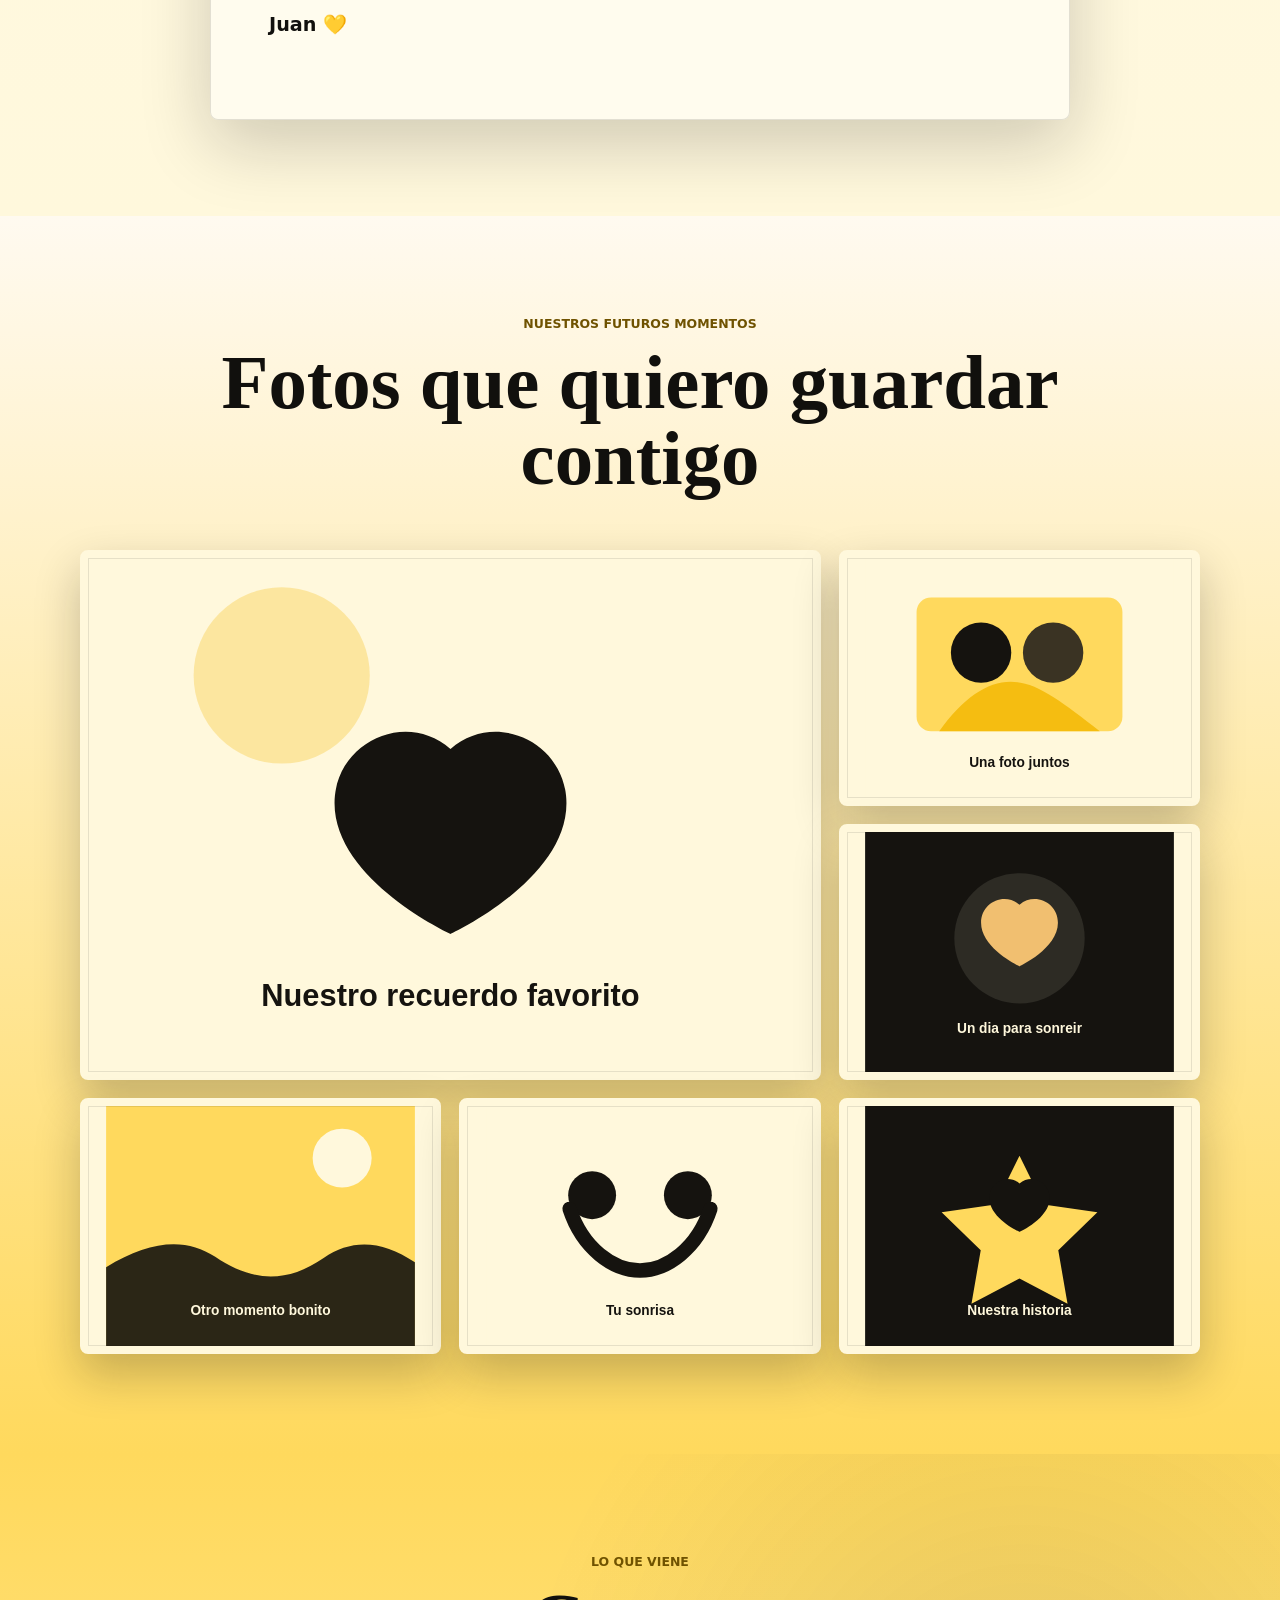
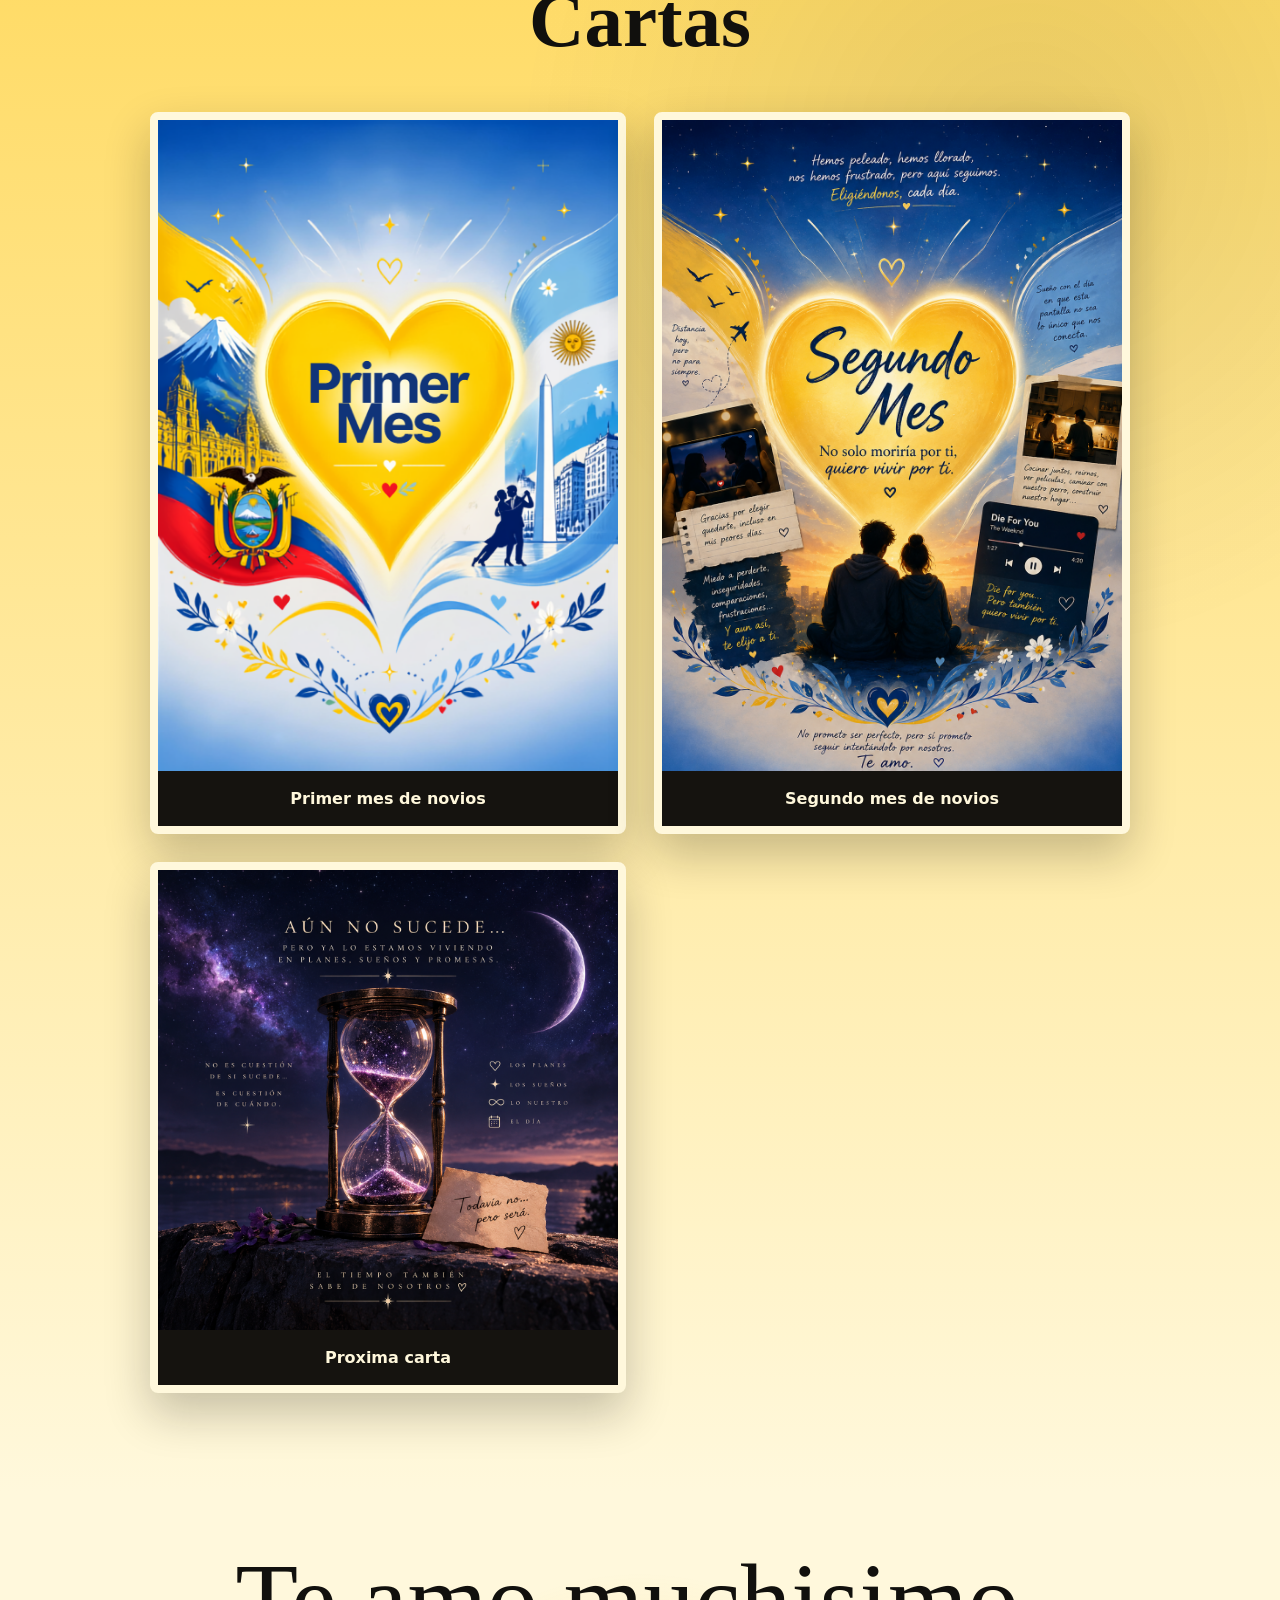
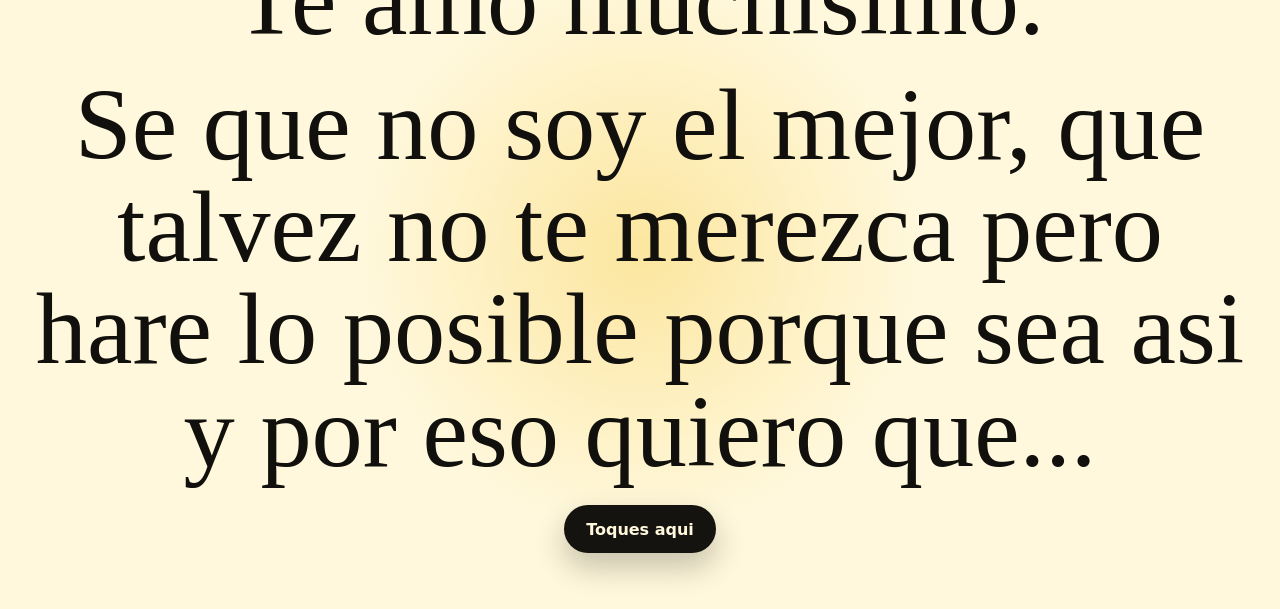
==== commit 23b671c0: "Update letters pages" ====
--- a/index.html
+++ b/index.html
@@ -3,7 +3,7 @@
   <head>
     <meta charset="UTF-8" />
     <meta name="viewport" content="width=device-width, initial-scale=1.0" />
-    <title>Feliz cumple, mi amor</title>
+    <title>Tu pagina, mi amor</title>
     <link rel="stylesheet" href="styles.css" />
   </head>
   <body>
@@ -178,12 +178,17 @@
         </div>
 
         <div class="cards-grid">
-          <a class="letter-card" href="primer-mes.html">
+          <a class="letter-card" href="Cartas/primer-mes.html">
             <img src="assets/fotos/primer-mes.png" alt="Primer mes de novios" />
             <span>Primer mes de novios</span>
           </a>
 
-          <a class="letter-card" href="error-042517.html">
+          <a class="letter-card" href="Cartas/segundo-mes.html">
+            <img src="assets/fotos/segundo-mes.png" alt="Segundo mes de novios" />
+            <span>Segundo mes de novios</span>
+          </a>
+
+          <a class="letter-card" href="Cartas/error-042517.html">
             <img src="assets/fotos/carta-default.png" alt="Futura carta" />
             <span>Proxima carta</span>
           </a>
--- a/styles.css
+++ b/styles.css
@@ -18,6 +18,24 @@
 
 html {
   scroll-behavior: smooth;
+}
+.spotify-card{
+    margin:2.5rem 0;
+    padding:1.5rem;
+    background:rgba(255,255,255,.05);
+    border:1px solid rgba(255,255,255,.1);
+    border-radius:18px;
+    text-align:center;
+}
+
+.spotify-card h2{
+    margin-bottom:.5rem;
+}
+
+.spotify-text{
+    margin-bottom:1.2rem;
+    color:#bdbdbd;
+    line-height:1.7;
 }
 
 body {
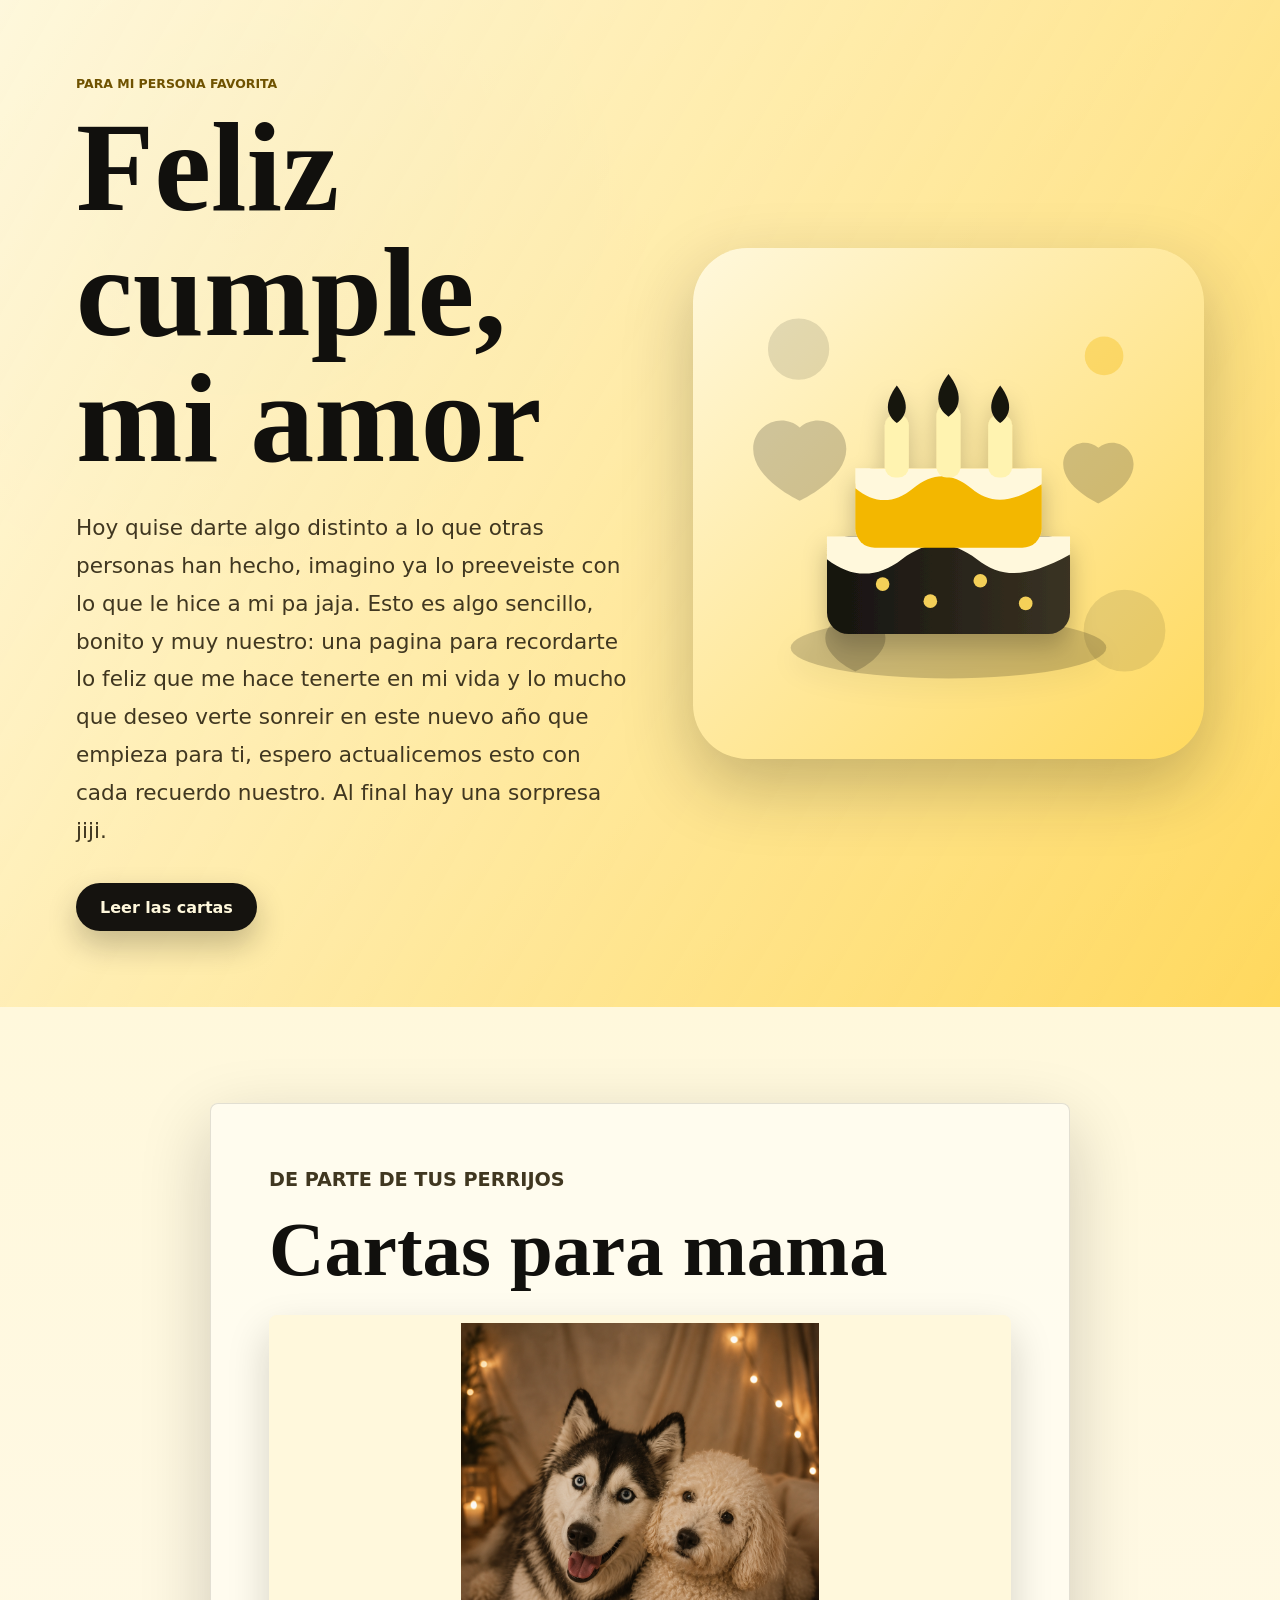
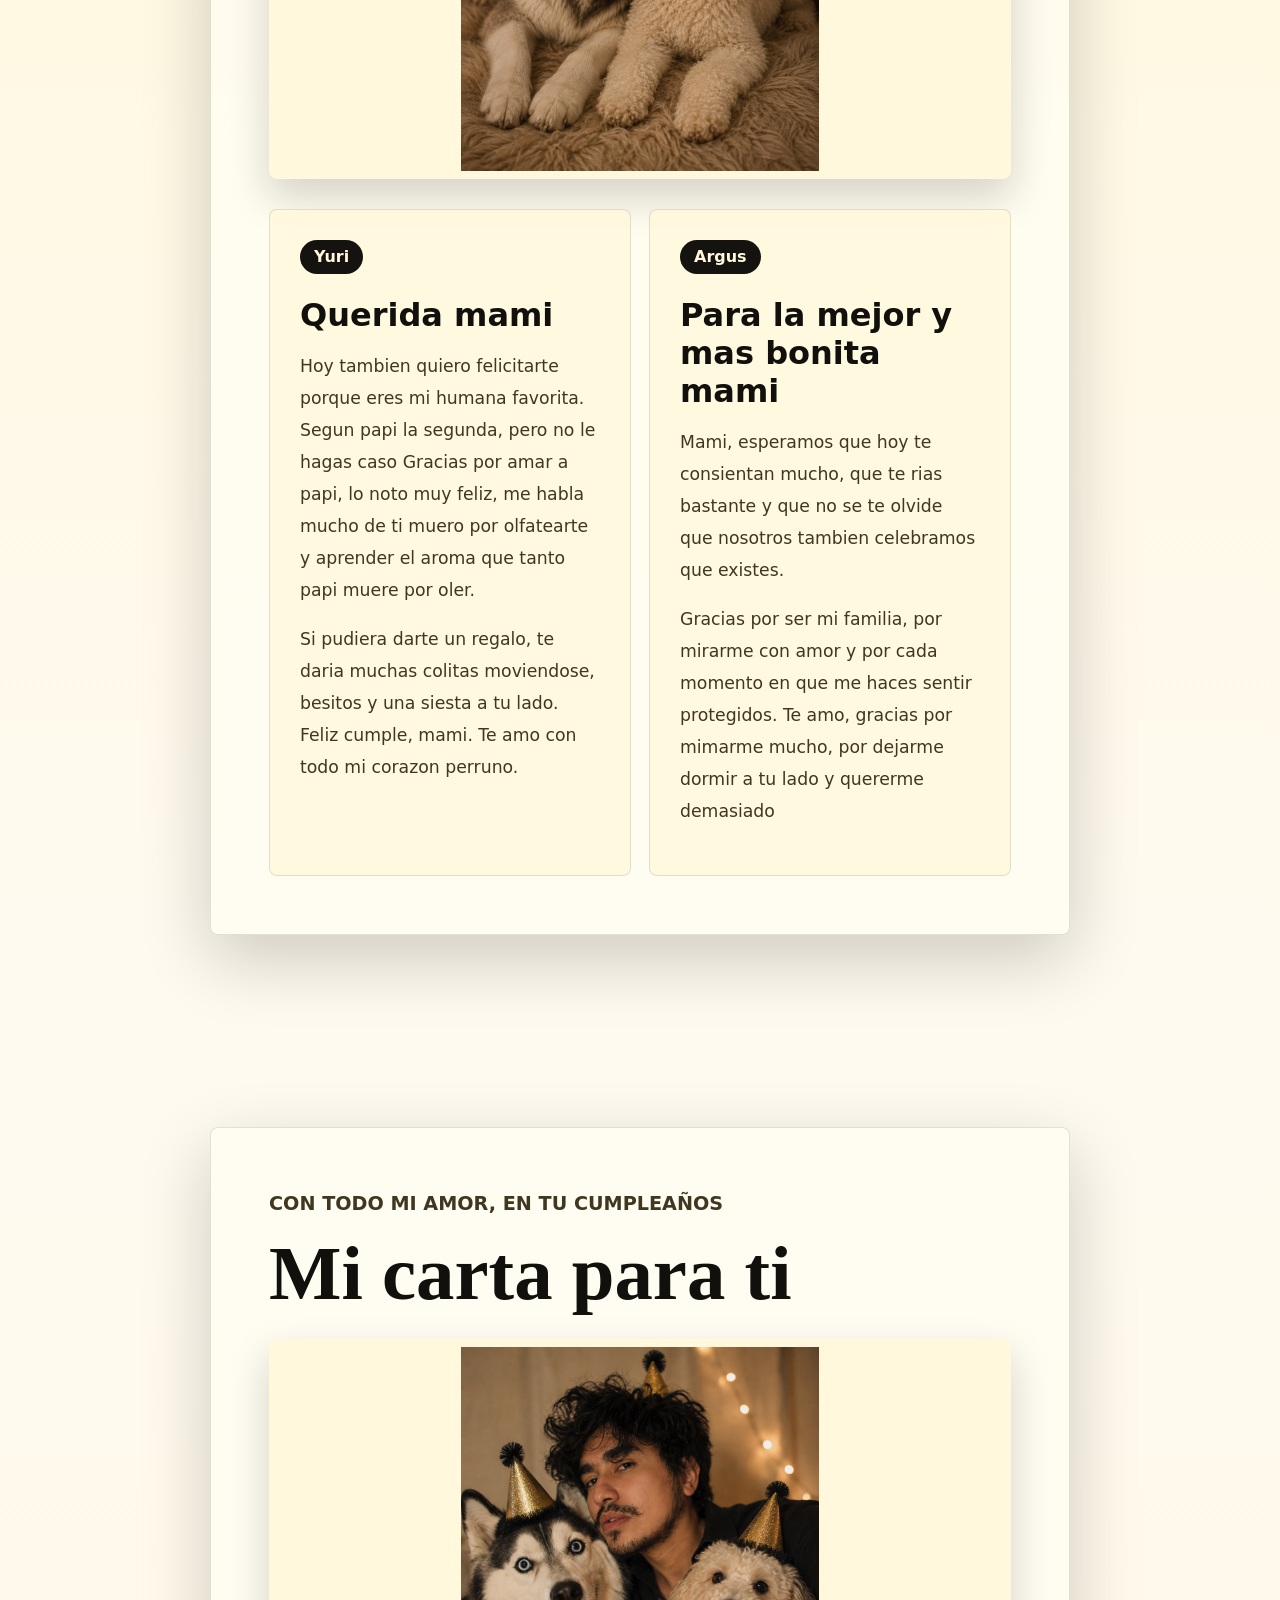
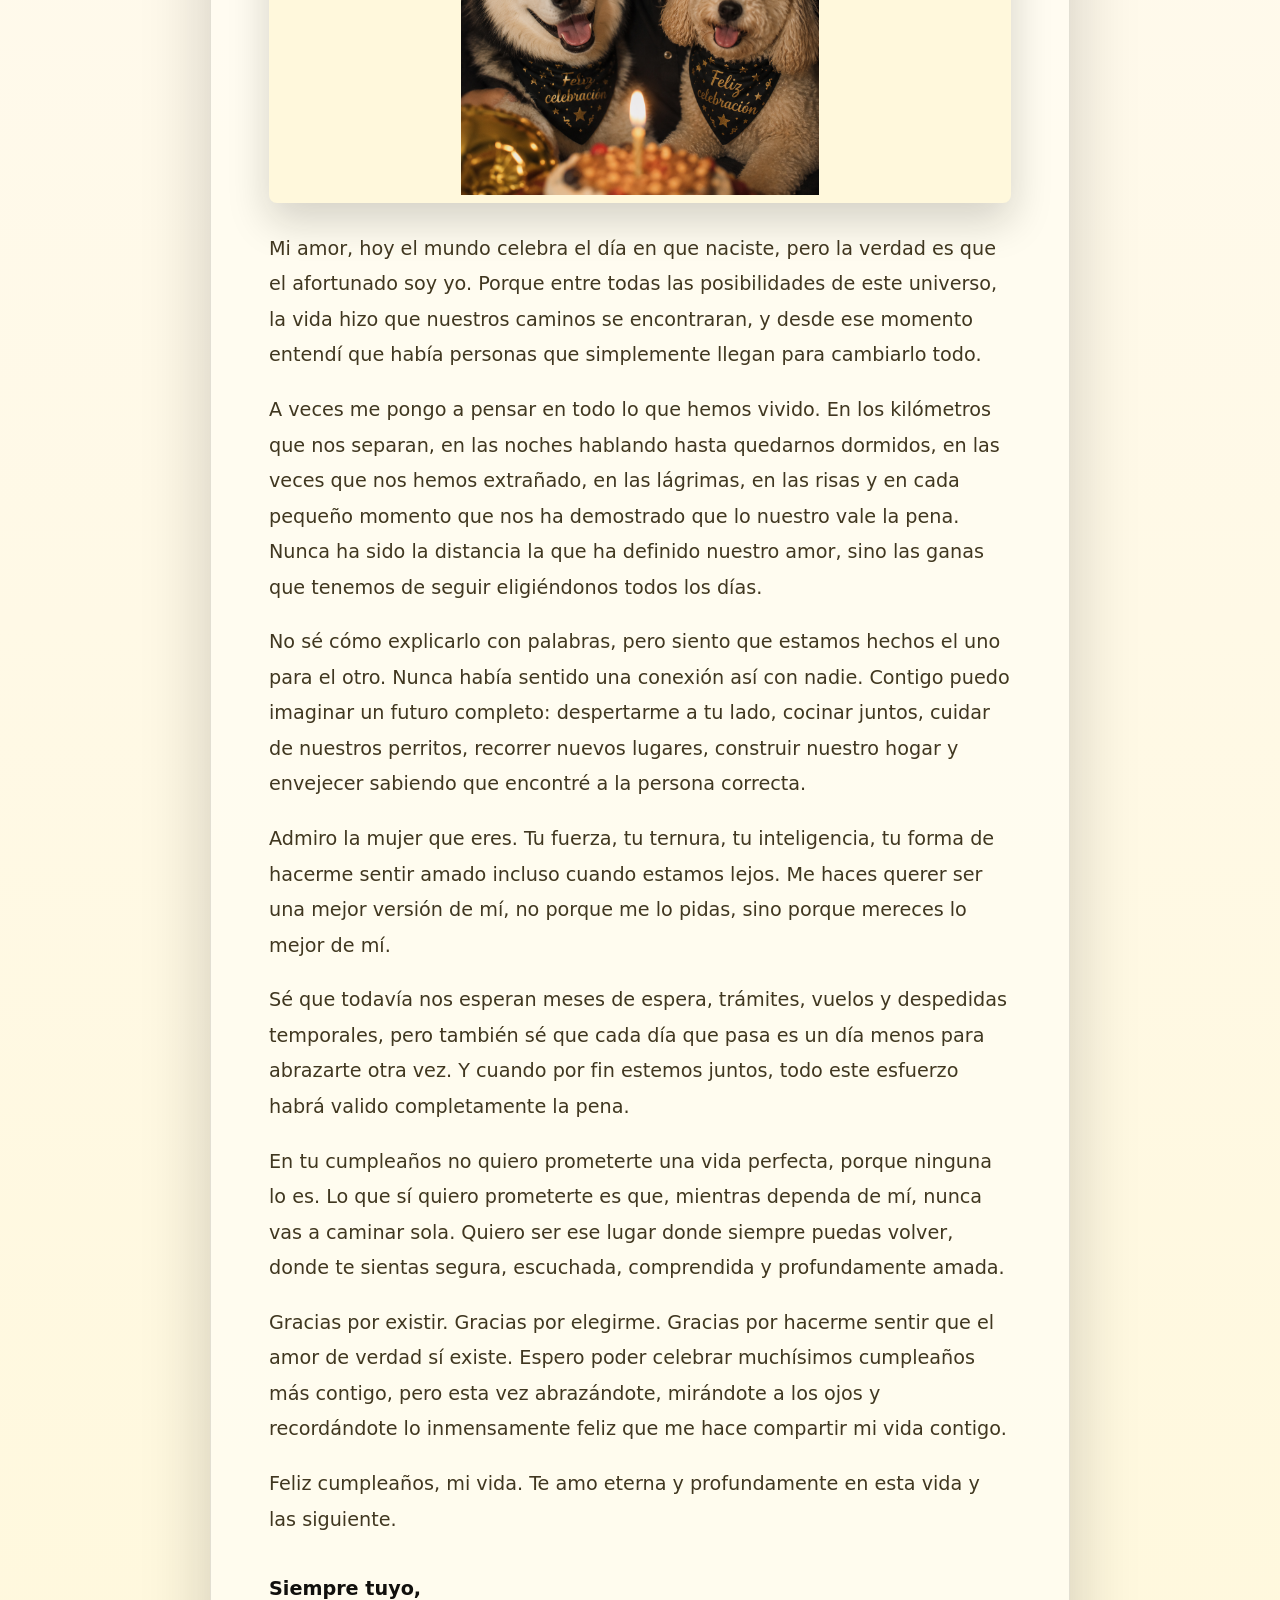
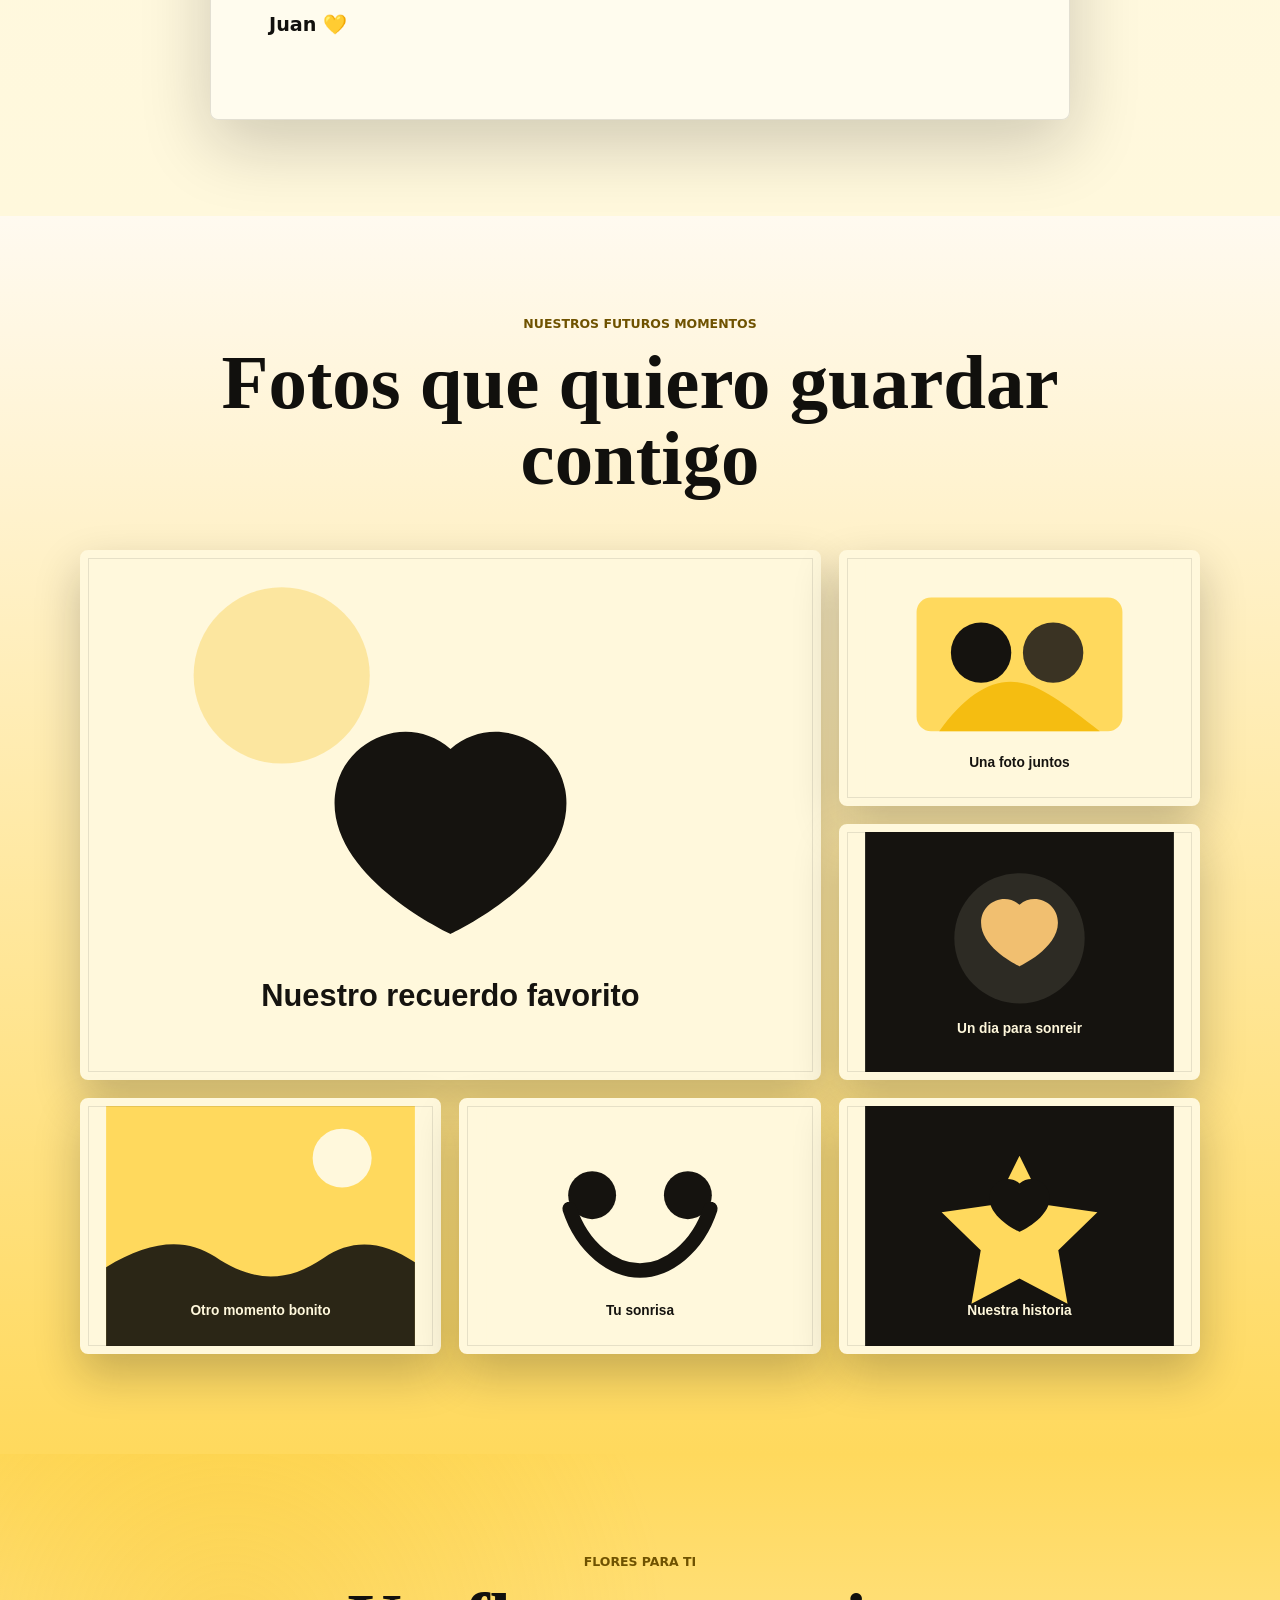
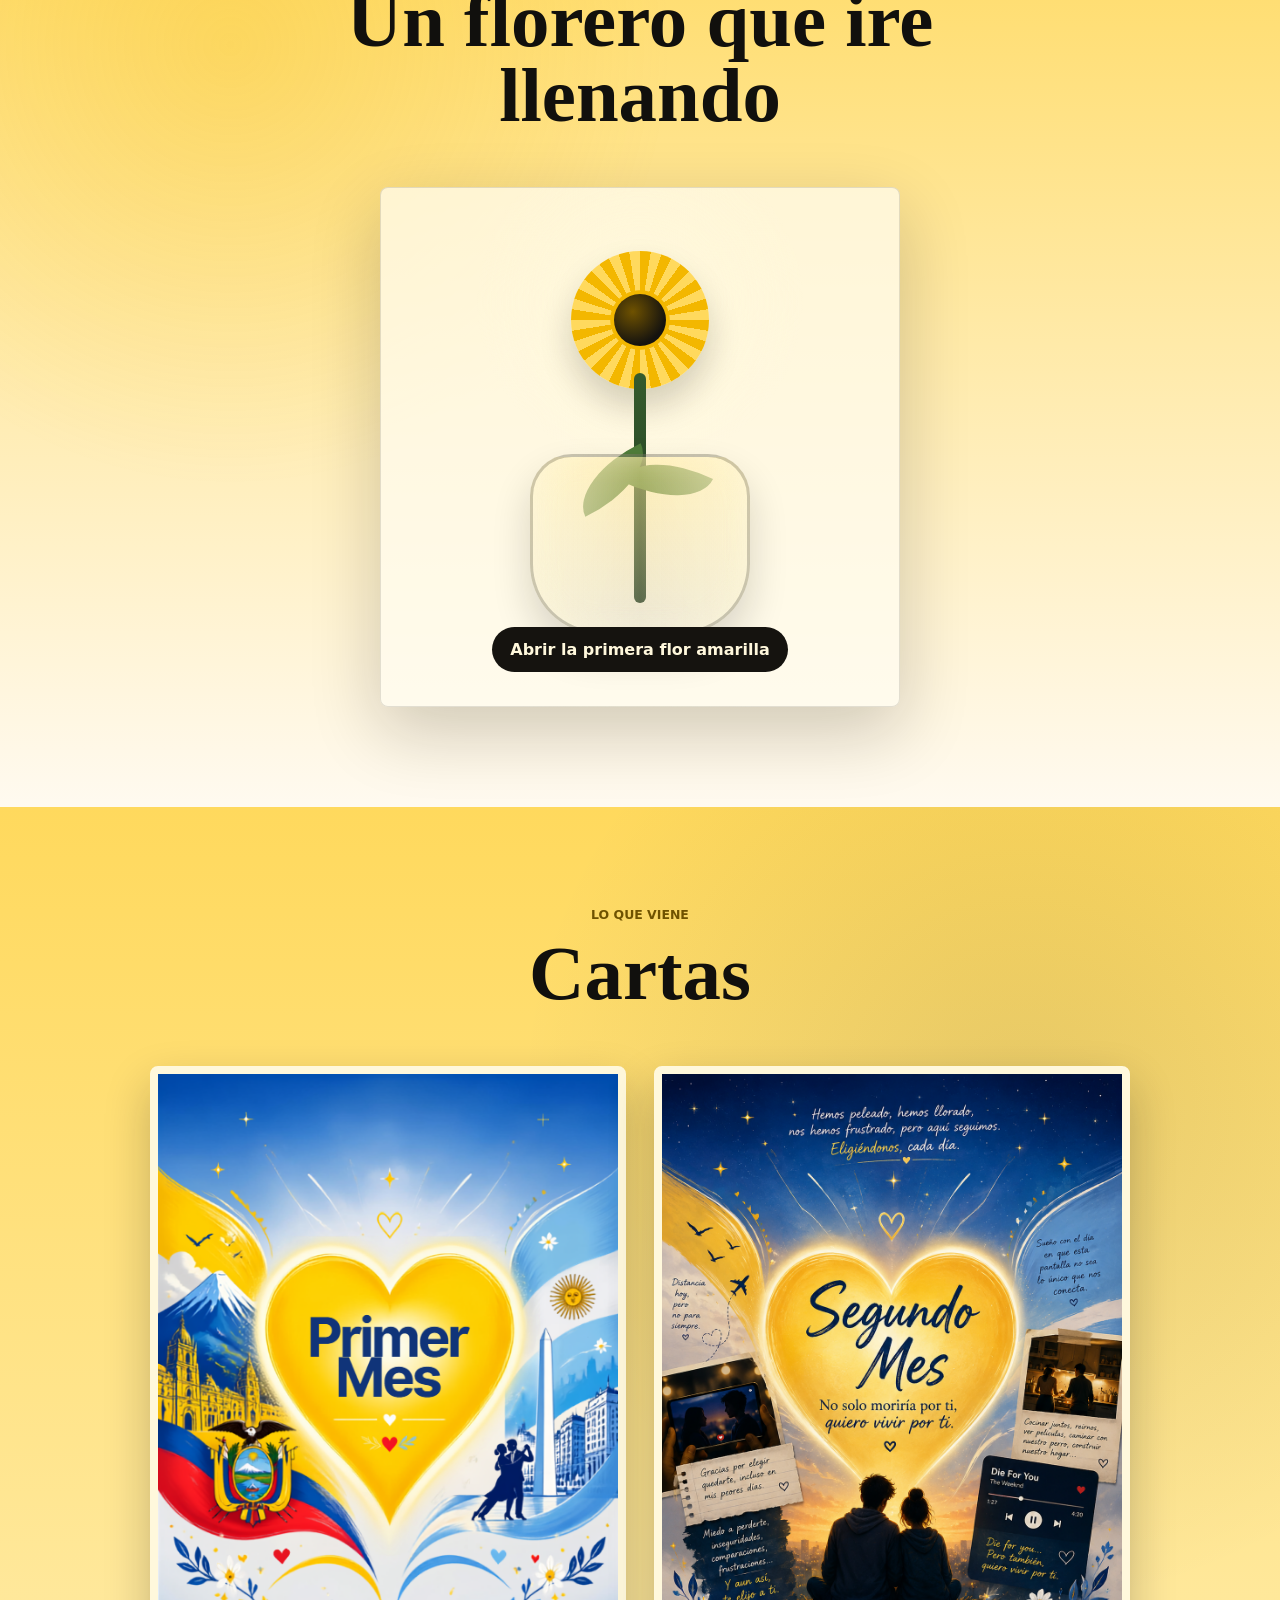
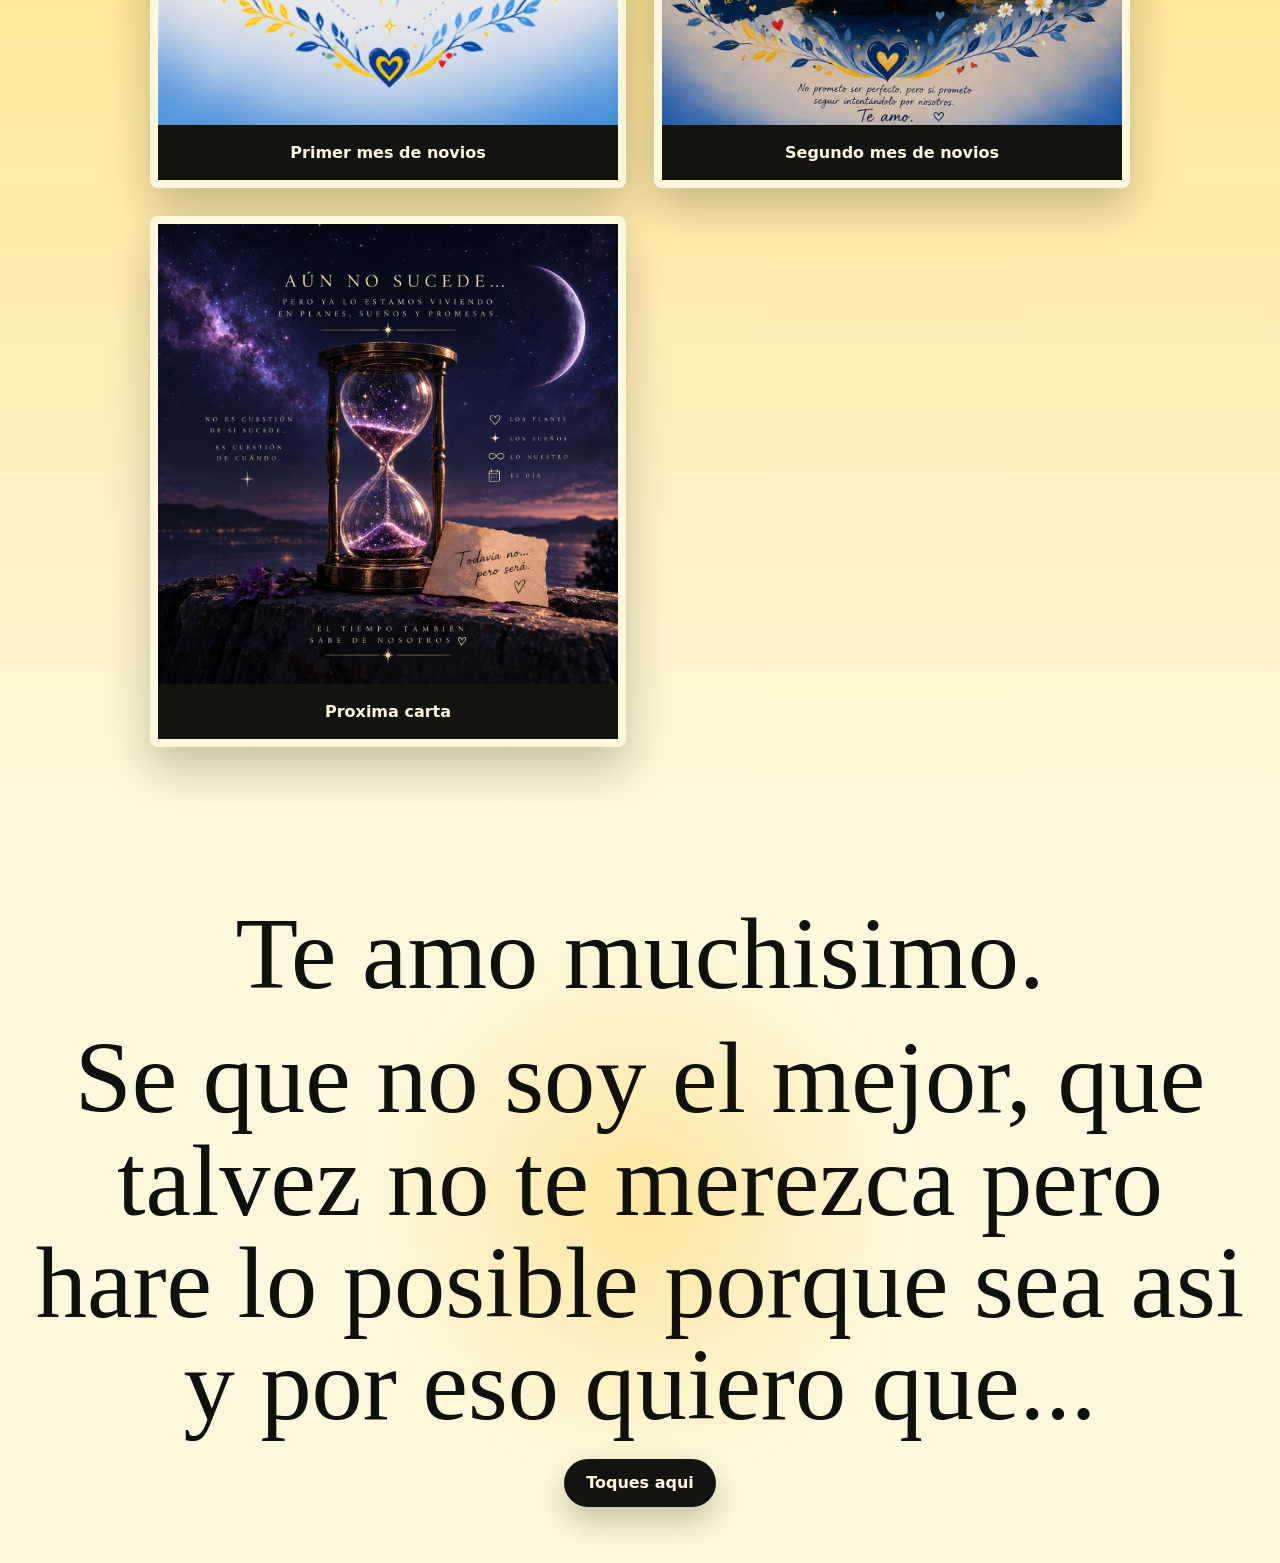
==== commit db62ef8d: "Add flowers section and entry music" ====
--- a/index.html
+++ b/index.html
@@ -171,6 +171,26 @@
         </div>
       </section>
 
+      <section class="flower-vase-section" aria-labelledby="flores-titulo">
+        <div class="section-heading">
+          <p class="eyebrow">Flores para ti</p>
+          <h2 id="flores-titulo">Un florero que ire llenando</h2>
+        </div>
+
+        <a class="vase-gift" href="Flores/flor_amarilla_0926.html" aria-label="Abrir flores amarillas">
+          <div class="vase-gift__flower" aria-hidden="true">
+            <span class="sunflower-head">
+              <span class="sunflower-center"></span>
+            </span>
+            <span class="sunflower-stem"></span>
+            <span class="sunflower-leaf sunflower-leaf--left"></span>
+            <span class="sunflower-leaf sunflower-leaf--right"></span>
+          </div>
+          <div class="vase-gift__vase" aria-hidden="true"></div>
+          <span class="vase-gift__label">Abrir la primera flor amarilla</span>
+        </a>
+      </section>
+
       <section class="cards-section" id="cartas" aria-labelledby="cartas-titulo">
         <div class="section-heading">
           <p class="eyebrow">Lo que viene</p>
--- a/styles.css
+++ b/styles.css
@@ -43,6 +43,43 @@
   background: var(--paper);
   color: var(--ink);
   font-family: "Segoe UI", system-ui, -apple-system, BlinkMacSystemFont, Arial, sans-serif;
+}
+
+.entry-music {
+  position: sticky;
+  top: 0;
+  z-index: 20;
+  display: grid;
+  grid-template-columns: minmax(180px, 0.7fr) minmax(260px, 1fr);
+  gap: 16px;
+  align-items: center;
+  padding: 12px clamp(14px, 4vw, 38px);
+  background: rgba(21, 19, 15, 0.94);
+  color: #fff8dc;
+  box-shadow: 0 14px 30px rgba(17, 16, 13, 0.22);
+  backdrop-filter: blur(10px);
+}
+
+.entry-music__text {
+  display: grid;
+  gap: 2px;
+}
+
+.entry-music__text span {
+  color: #ffd95d;
+  font-size: 0.76rem;
+  font-weight: 900;
+  text-transform: uppercase;
+}
+
+.entry-music__text strong {
+  font-size: clamp(0.95rem, 2vw, 1.1rem);
+}
+
+.entry-music iframe {
+  display: block;
+  border: 0;
+  border-radius: 12px;
 }
 
 main {
@@ -299,6 +336,282 @@
   transform: scale(1.01);
 }
 
+.flower-vase-section {
+  padding: clamp(48px, 8vw, 100px) clamp(20px, 6vw, 76px);
+  background:
+    radial-gradient(circle at 18% 20%, rgba(243, 183, 0, 0.22), transparent 34%),
+    linear-gradient(180deg, #ffd95d, #fffaf0 100%);
+}
+
+.vase-gift {
+  position: relative;
+  display: grid;
+  justify-items: center;
+  align-items: end;
+  width: min(100%, 520px);
+  min-height: 520px;
+  margin: 0 auto;
+  padding: 34px 24px;
+  border: 1px solid rgba(17, 16, 13, 0.12);
+  border-radius: 8px;
+  background:
+    radial-gradient(circle at 50% 22%, rgba(255, 248, 220, 0.74), transparent 34%),
+    rgba(255, 253, 242, 0.72);
+  color: var(--ink);
+  text-decoration: none;
+  box-shadow: var(--shadow);
+  transition: transform 160ms ease, box-shadow 160ms ease;
+}
+
+.vase-gift:hover {
+  transform: translateY(-5px);
+  box-shadow: 0 30px 76px rgba(17, 16, 13, 0.28);
+}
+
+.vase-gift__flower {
+  position: relative;
+  width: 220px;
+  height: 330px;
+  z-index: 2;
+}
+
+.sunflower-head {
+  position: absolute;
+  left: 50%;
+  top: 0;
+  width: 138px;
+  height: 138px;
+  border-radius: 50%;
+  background:
+    radial-gradient(circle, #f3b700 0 30%, transparent 31%),
+    repeating-conic-gradient(from 9deg, #ffd95d 0 9deg, #f3b700 9deg 18deg);
+  transform: translateX(-50%);
+  box-shadow: 0 18px 32px rgba(17, 16, 13, 0.18);
+}
+
+.sunflower-center {
+  position: absolute;
+  inset: 43px;
+  border-radius: 50%;
+  background:
+    radial-gradient(circle at 36% 34%, #6f5200, #15130f 70%);
+}
+
+.sunflower-stem {
+  position: absolute;
+  left: 50%;
+  top: 122px;
+  width: 12px;
+  height: 230px;
+  border-radius: 999px;
+  background: linear-gradient(180deg, #355b2d, #203c22);
+  transform: translateX(-50%);
+}
+
+.sunflower-leaf {
+  position: absolute;
+  top: 208px;
+  width: 82px;
+  height: 42px;
+  border-radius: 100% 0 100% 0;
+  background: #4f7d3a;
+}
+
+.sunflower-leaf--left {
+  left: 42px;
+  transform: rotate(-26deg);
+}
+
+.sunflower-leaf--right {
+  right: 42px;
+  transform: rotate(206deg);
+}
+
+.vase-gift__vase {
+  position: absolute;
+  bottom: 72px;
+  width: 220px;
+  height: 180px;
+  border-radius: 42px 42px 70px 70px;
+  background:
+    linear-gradient(90deg, rgba(255, 248, 220, 0.72), rgba(255, 248, 220, 0.22), rgba(255, 248, 220, 0.66)),
+    linear-gradient(180deg, rgba(255, 217, 93, 0.42), rgba(21, 19, 15, 0.1));
+  border: 3px solid rgba(17, 16, 13, 0.2);
+  box-shadow: inset 0 0 28px rgba(255, 248, 220, 0.42), 0 20px 38px rgba(17, 16, 13, 0.16);
+  z-index: 3;
+}
+
+.vase-gift__label {
+  position: relative;
+  z-index: 4;
+  margin-top: 18px;
+  padding: 13px 18px;
+  border-radius: 999px;
+  background: var(--wine);
+  color: #fff8dc;
+  font-weight: 900;
+  text-align: center;
+}
+
+.bouquet-page {
+  min-height: 100vh;
+  display: grid;
+  place-items: center;
+  padding: clamp(28px, 6vw, 76px);
+  background:
+    radial-gradient(circle at 50% 18%, rgba(255, 217, 93, 0.34), transparent 34%),
+    linear-gradient(145deg, #fff8dc, #ffd95d);
+}
+
+.bouquet-card {
+  width: min(100%, 940px);
+  padding: clamp(24px, 5vw, 52px);
+  border: 1px solid rgba(17, 16, 13, 0.12);
+  border-radius: 8px;
+  background: rgba(255, 253, 242, 0.82);
+  box-shadow: var(--shadow);
+  text-align: center;
+}
+
+.bouquet-card h1 {
+  margin: 0;
+  font-size: clamp(3rem, 8vw, 7rem);
+}
+
+.bouquet-card p:not(.eyebrow) {
+  max-width: 680px;
+  margin: 22px auto 0;
+  color: #403720;
+  font-size: clamp(1rem, 2vw, 1.2rem);
+  line-height: 1.75;
+}
+
+.bouquet {
+  position: relative;
+  width: min(100%, 620px);
+  height: 620px;
+  margin: clamp(30px, 5vw, 54px) auto 0;
+}
+
+.bouquet-wrap {
+  position: absolute;
+  left: 50%;
+  bottom: 16px;
+  width: 310px;
+  height: 280px;
+  border-radius: 24px 24px 120px 120px;
+  background:
+    linear-gradient(135deg, rgba(255, 248, 220, 0.9), rgba(255, 217, 93, 0.68)),
+    #fff8dc;
+  border: 2px solid rgba(17, 16, 13, 0.12);
+  transform: translateX(-50%) rotate(45deg);
+  box-shadow: 0 24px 52px rgba(17, 16, 13, 0.2);
+}
+
+.bouquet-flower {
+  position: absolute;
+  left: var(--x);
+  bottom: 104px;
+  width: 86px;
+  height: var(--height);
+  transform: translateX(-50%) rotate(var(--angle));
+  transform-origin: bottom center;
+  animation: bloomIn 1800ms cubic-bezier(0.18, 0.82, 0.22, 1) both;
+  animation-delay: var(--delay);
+}
+
+.flower__stem {
+  position: absolute;
+  left: 50%;
+  bottom: 0;
+  width: 8px;
+  height: calc(var(--height) - 82px);
+  border-radius: 999px;
+  background: linear-gradient(180deg, #4f7d3a, #203c22);
+  transform: translateX(-50%);
+}
+
+.flower__bloom {
+  position: absolute;
+  left: 50%;
+  top: 0;
+  width: 86px;
+  height: 86px;
+  transform: translateX(-50%) rotate(calc(var(--angle) * -1));
+}
+
+.sunflower .flower__bloom {
+  border-radius: 50%;
+  background:
+    radial-gradient(circle, #f3b700 0 28%, transparent 29%),
+    repeating-conic-gradient(#ffd95d 0 10deg, #f3b700 10deg 20deg);
+}
+
+.sunflower .flower__bloom span {
+  position: absolute;
+  inset: 28px;
+  border-radius: 50%;
+  background: #15130f;
+}
+
+.rose .flower__bloom {
+  border-radius: 50%;
+  background:
+    radial-gradient(circle at 42% 40%, #fff3a8 0 14%, transparent 15%),
+    conic-gradient(from 12deg, #f3b700, #ffe072, #d99b00, #ffd95d, #f3b700);
+}
+
+.rose .flower__bloom span {
+  position: absolute;
+  inset: 18px;
+  border-radius: 44% 56% 46% 54%;
+  border: 8px solid #fff3a8;
+  transform: rotate(22deg);
+}
+
+.lily .flower__bloom {
+  background:
+    radial-gradient(ellipse at 50% 78%, #d99b00 0 7%, transparent 8%),
+    conic-gradient(from 0deg, transparent 0 18deg, #fff3a8 18deg 58deg, transparent 58deg 122deg, #ffd95d 122deg 178deg, transparent 178deg 222deg, #fff3a8 222deg 278deg, transparent 278deg 360deg);
+  border-radius: 50%;
+}
+
+.lily .flower__bloom span {
+  position: absolute;
+  left: 50%;
+  top: 34px;
+  width: 7px;
+  height: 38px;
+  border-radius: 999px;
+  background: #6f5200;
+  transform: translateX(-50%);
+}
+
+.flower--sunflower-1 { --x: 39%; --height: 390px; --angle: -17deg; --delay: 180ms; }
+.flower--sunflower-2 { --x: 50%; --height: 420px; --angle: 0deg; --delay: 420ms; }
+.flower--sunflower-3 { --x: 61%; --height: 390px; --angle: 17deg; --delay: 660ms; }
+.flower--rose-1 { --x: 34%; --height: 330px; --angle: -29deg; --delay: 900ms; }
+.flower--rose-2 { --x: 44%; --height: 350px; --angle: -9deg; --delay: 1140ms; }
+.flower--rose-3 { --x: 56%; --height: 350px; --angle: 9deg; --delay: 1380ms; }
+.flower--rose-4 { --x: 66%; --height: 330px; --angle: 29deg; --delay: 1620ms; }
+.flower--lily-1 { --x: 30%; --height: 300px; --angle: -42deg; --delay: 1860ms; }
+.flower--lily-2 { --x: 70%; --height: 300px; --angle: 42deg; --delay: 2100ms; }
+
+@keyframes bloomIn {
+  from {
+    opacity: 0;
+    transform: translateX(-50%) rotate(var(--angle)) translateY(84px) scale(0.72);
+  }
+  55% {
+    opacity: 1;
+    transform: translateX(-50%) rotate(var(--angle)) translateY(-10px) scale(1.03);
+  }
+  to {
+    opacity: 1;
+    transform: translateX(-50%) rotate(var(--angle)) translateY(0) scale(1);
+  }
+}
+
 .cards-section {
   padding: clamp(48px, 8vw, 100px) clamp(20px, 6vw, 76px);
   background:
@@ -472,6 +785,11 @@
 }
 
 @media (max-width: 880px) {
+  .entry-music {
+    position: static;
+    grid-template-columns: 1fr;
+  }
+
   .hero {
     min-height: auto;
     grid-template-columns: 1fr;
@@ -494,6 +812,10 @@
 
   .cards-grid {
     grid-template-columns: 1fr;
+  }
+
+  .bouquet {
+    height: 560px;
   }
 }
 
@@ -521,4 +843,45 @@
     grid-row: auto;
     aspect-ratio: 4 / 3;
   }
-}
+
+  .vase-gift {
+    min-height: 460px;
+  }
+
+  .bouquet {
+    height: 500px;
+  }
+
+  .bouquet-flower {
+    width: 70px;
+  }
+
+  .flower__bloom {
+    width: 70px;
+    height: 70px;
+  }
+
+  .sunflower .flower__bloom span {
+    inset: 23px;
+  }
+
+  .rose .flower__bloom span {
+    inset: 15px;
+    border-width: 7px;
+  }
+
+  .flower--sunflower-1 { --x: 39%; --height: 330px; }
+  .flower--sunflower-2 { --x: 50%; --height: 355px; }
+  .flower--sunflower-3 { --x: 61%; --height: 330px; }
+  .flower--rose-1 { --x: 34%; --height: 285px; }
+  .flower--rose-2 { --x: 44%; --height: 300px; }
+  .flower--rose-3 { --x: 56%; --height: 300px; }
+  .flower--rose-4 { --x: 66%; --height: 285px; }
+  .flower--lily-1 { --x: 30%; --height: 262px; }
+  .flower--lily-2 { --x: 70%; --height: 262px; }
+
+  .bouquet-wrap {
+    width: 240px;
+    height: 230px;
+  }
+}
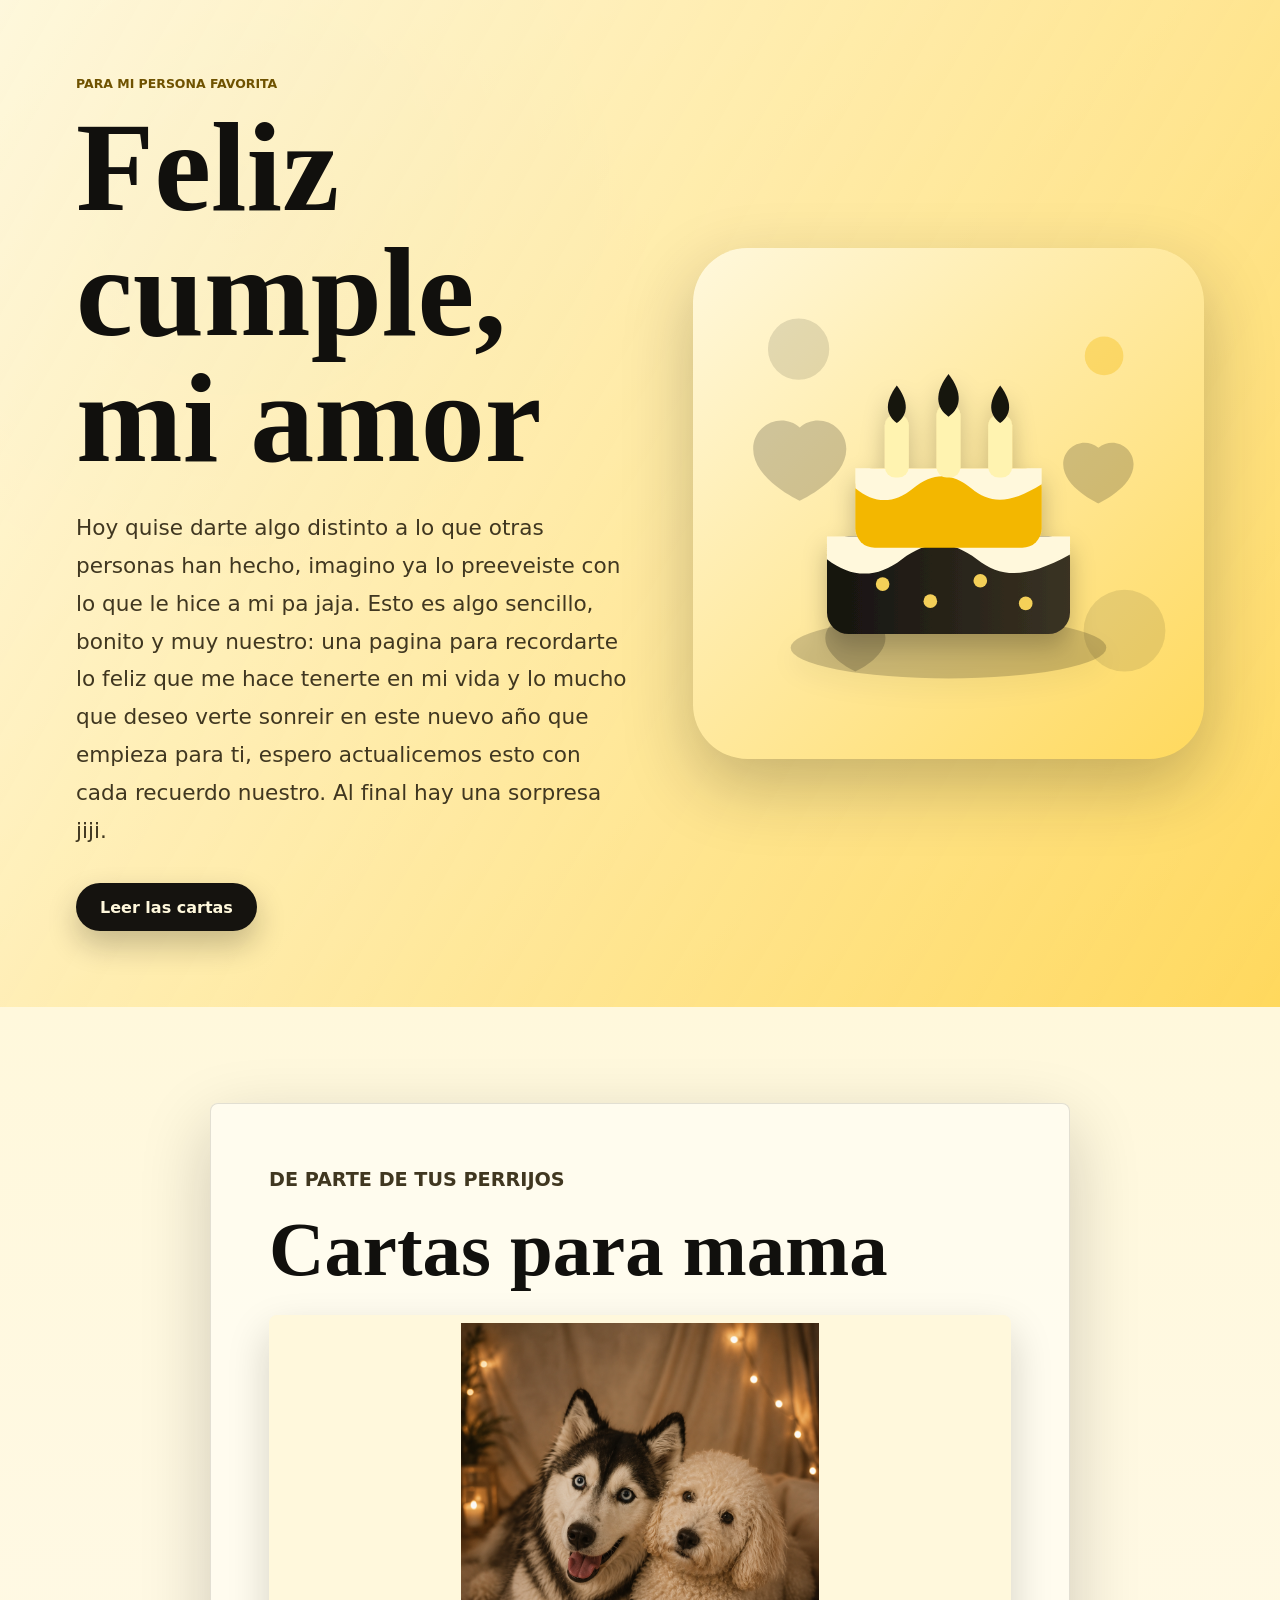
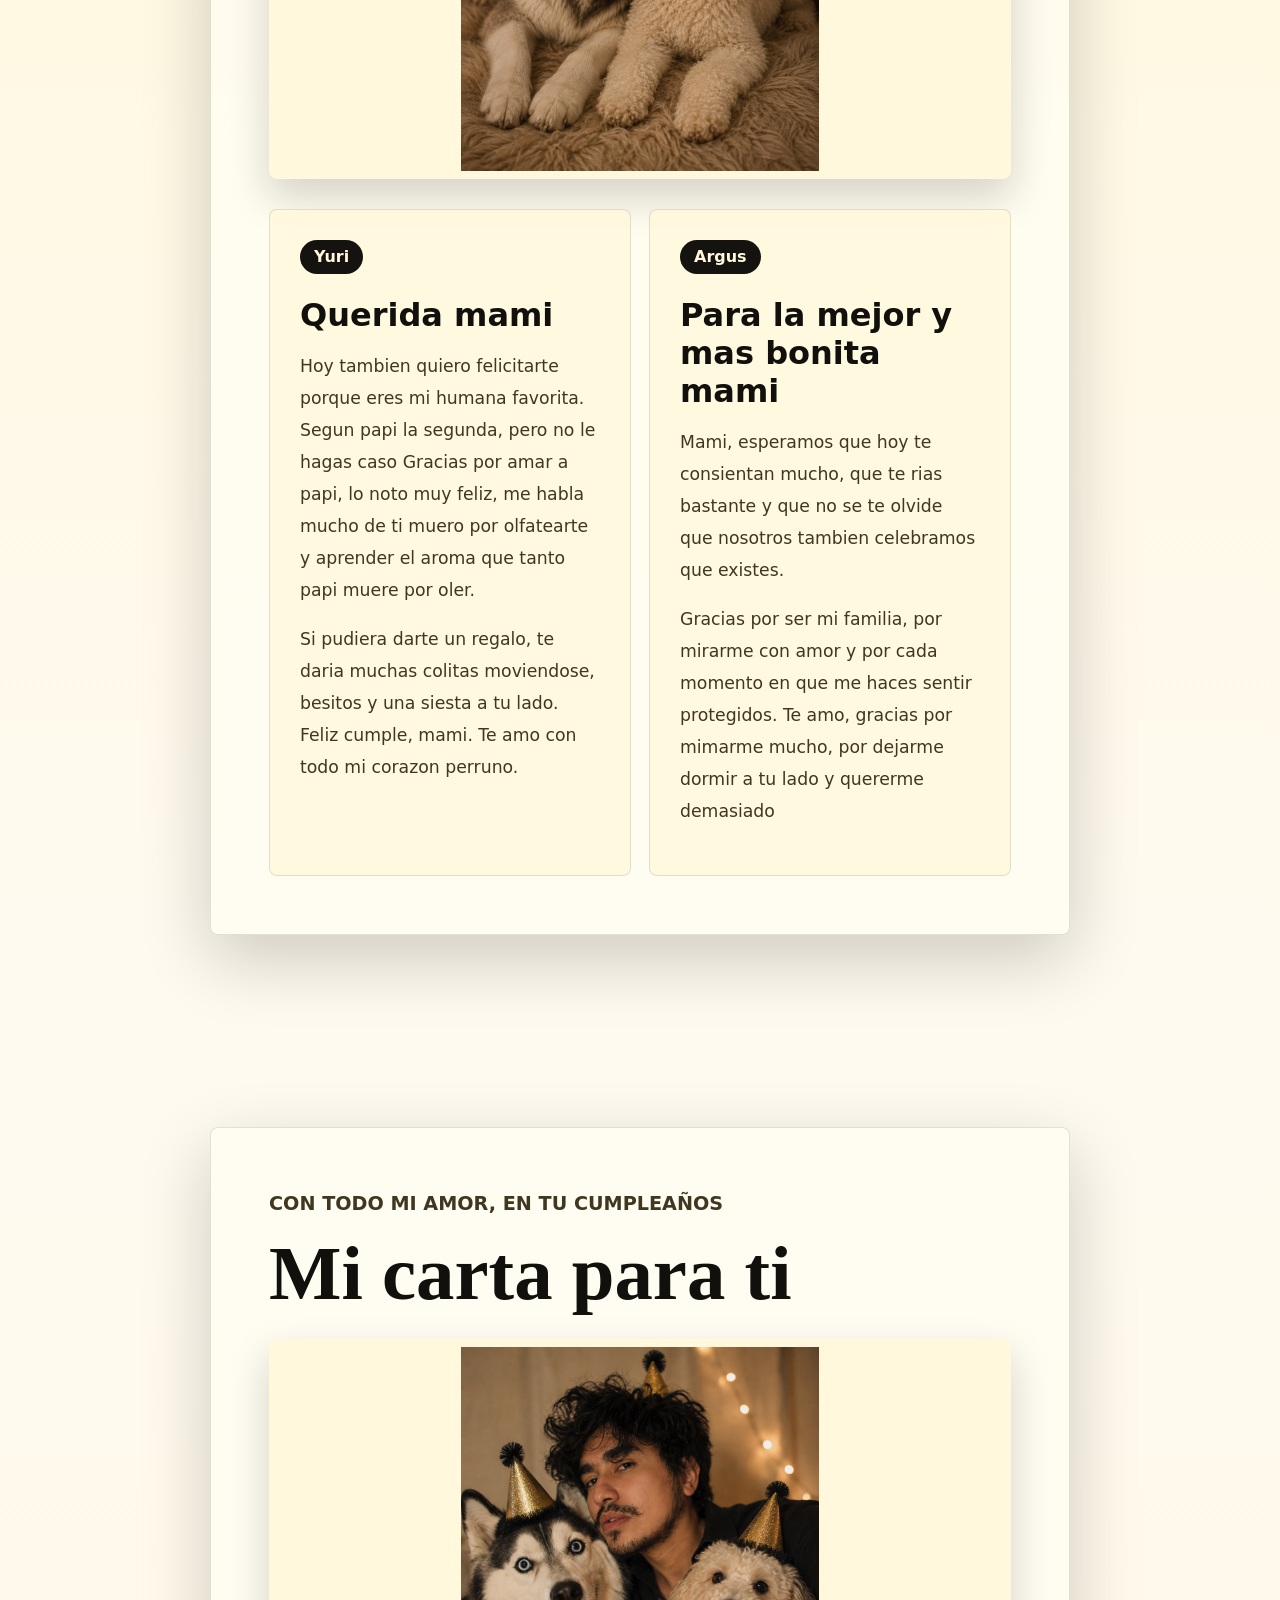
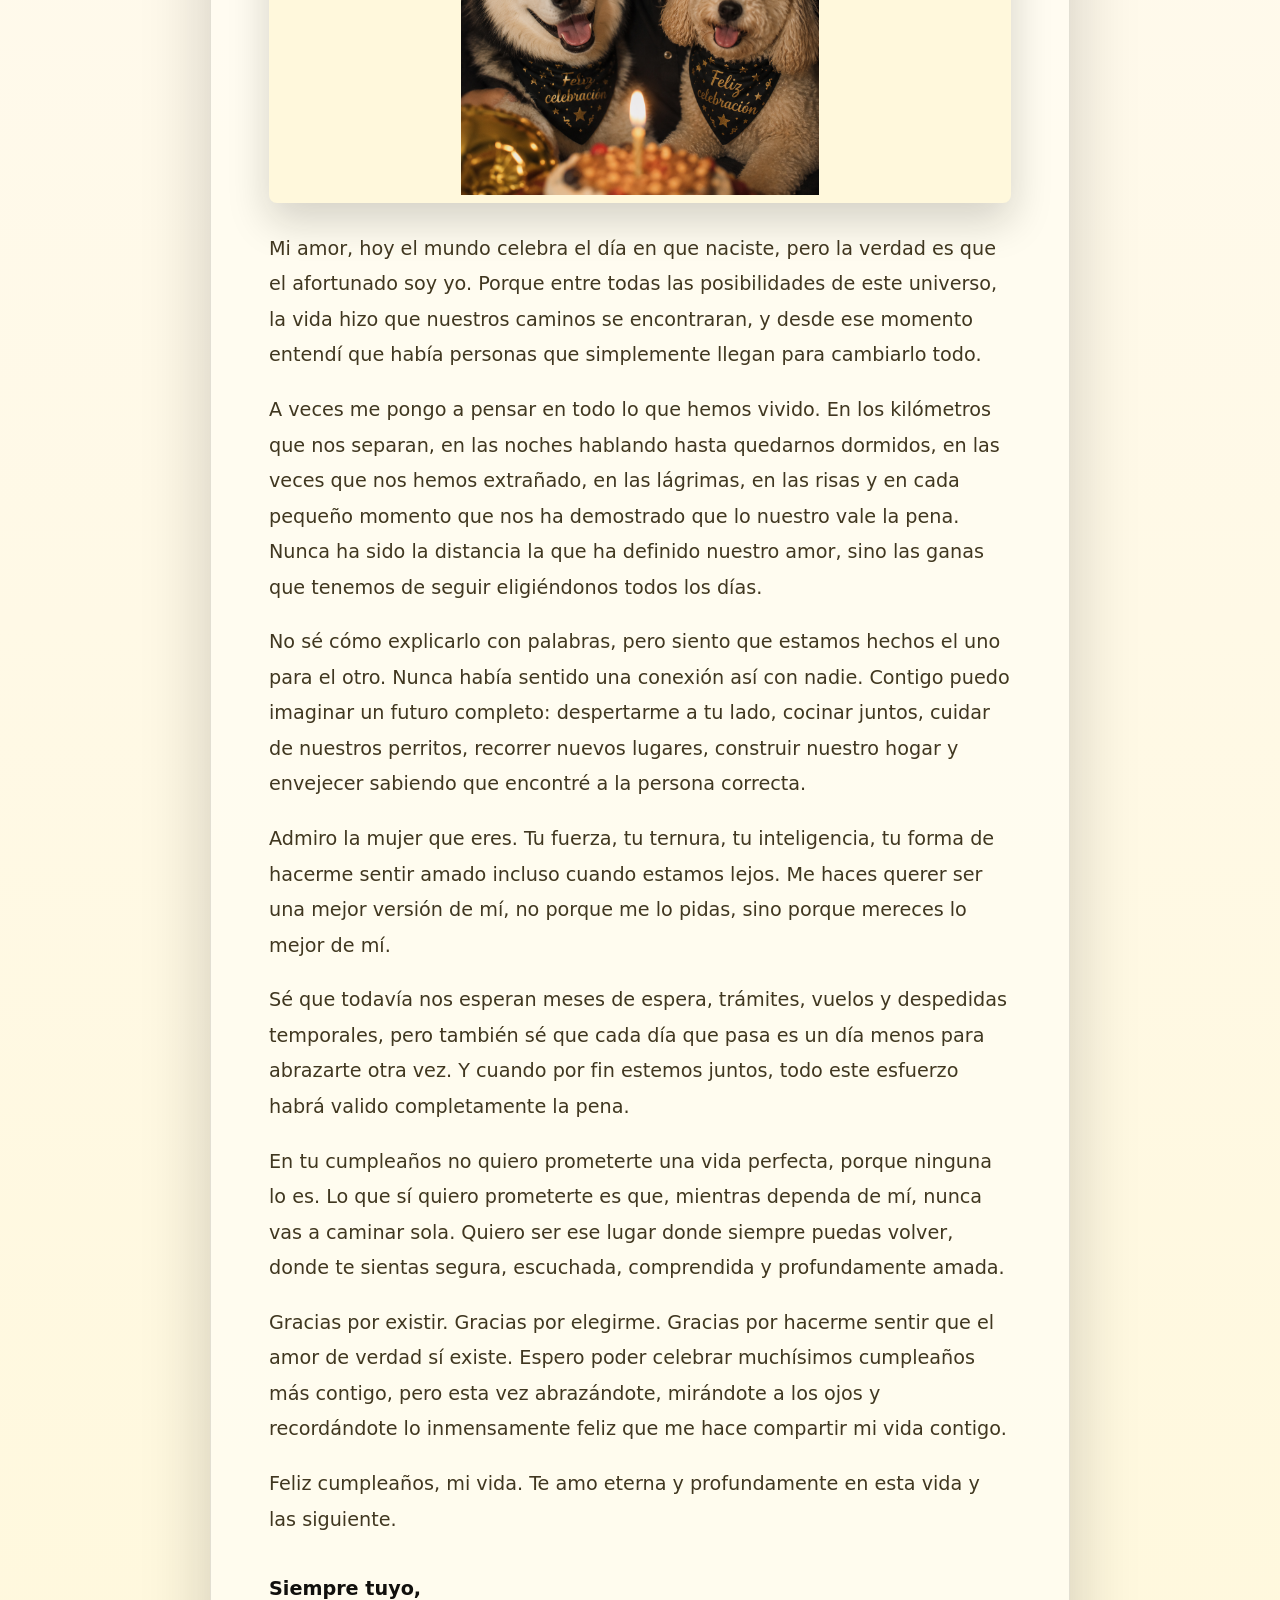
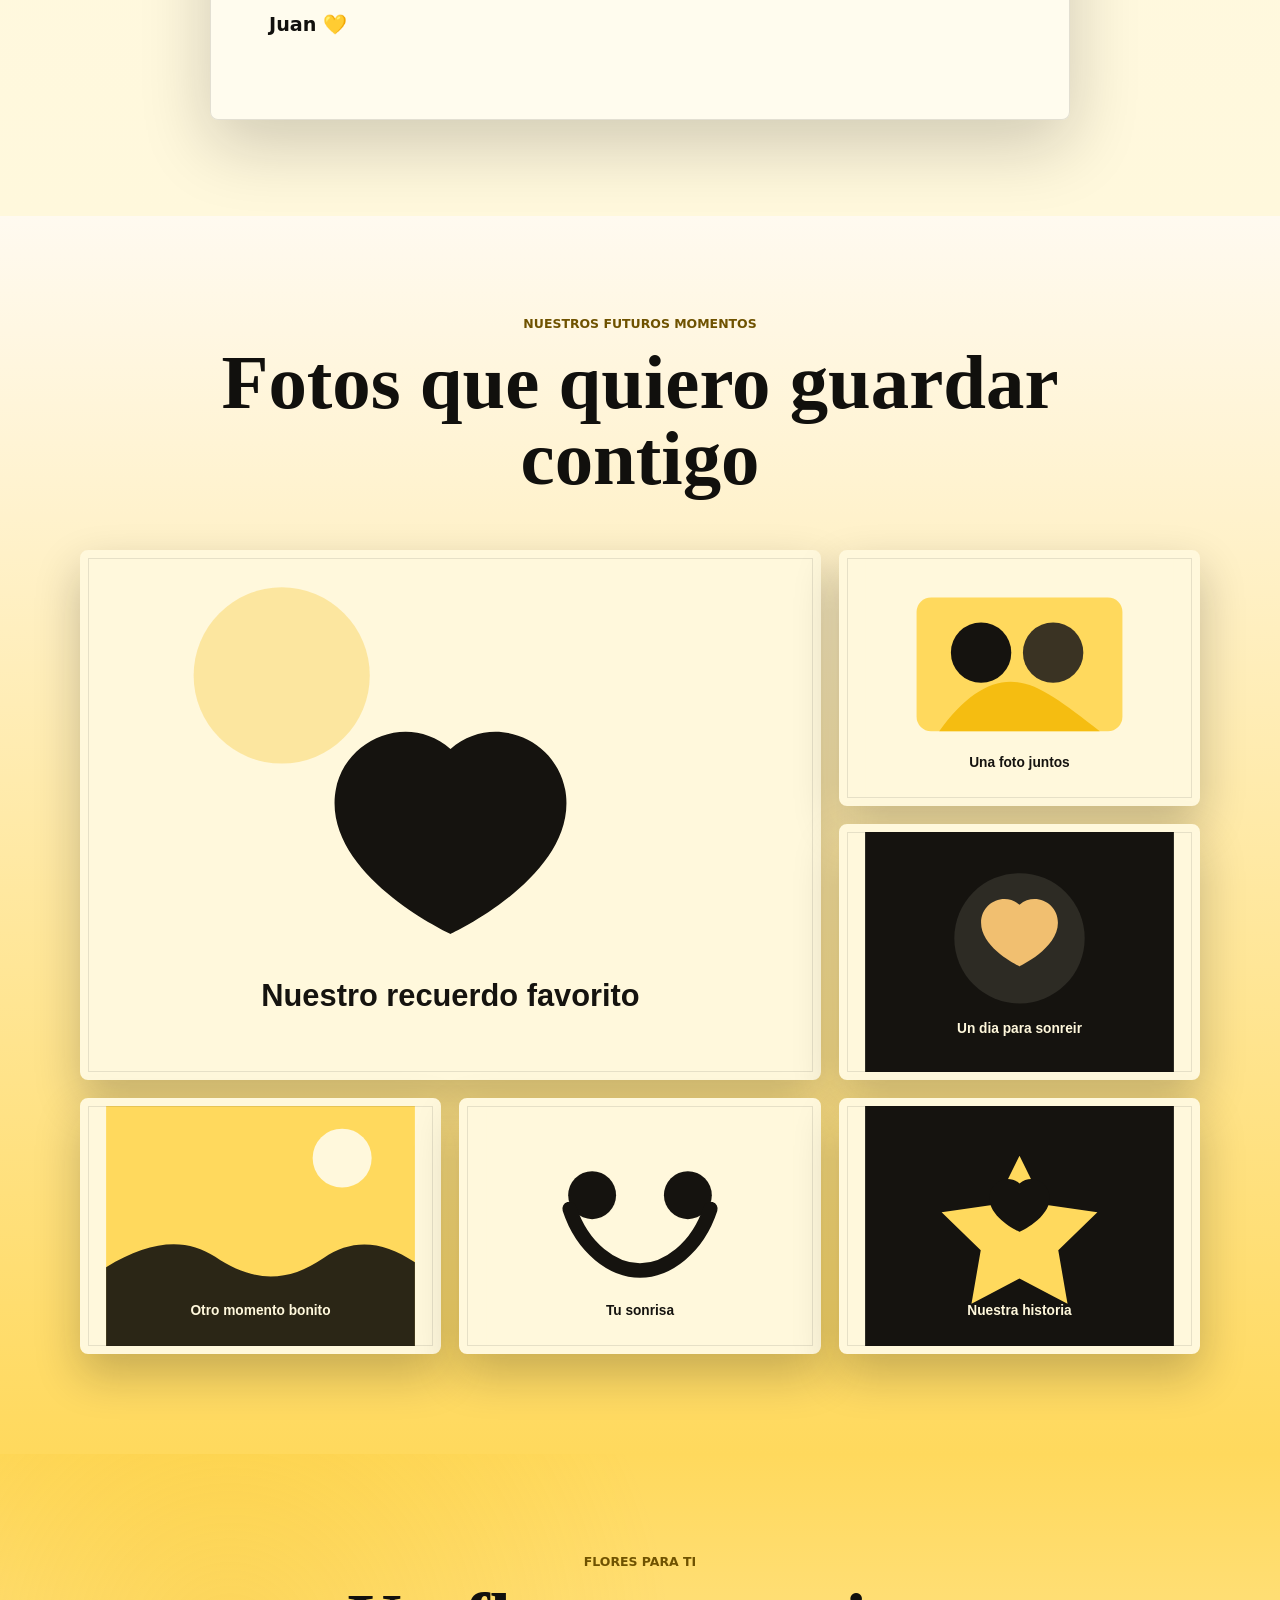
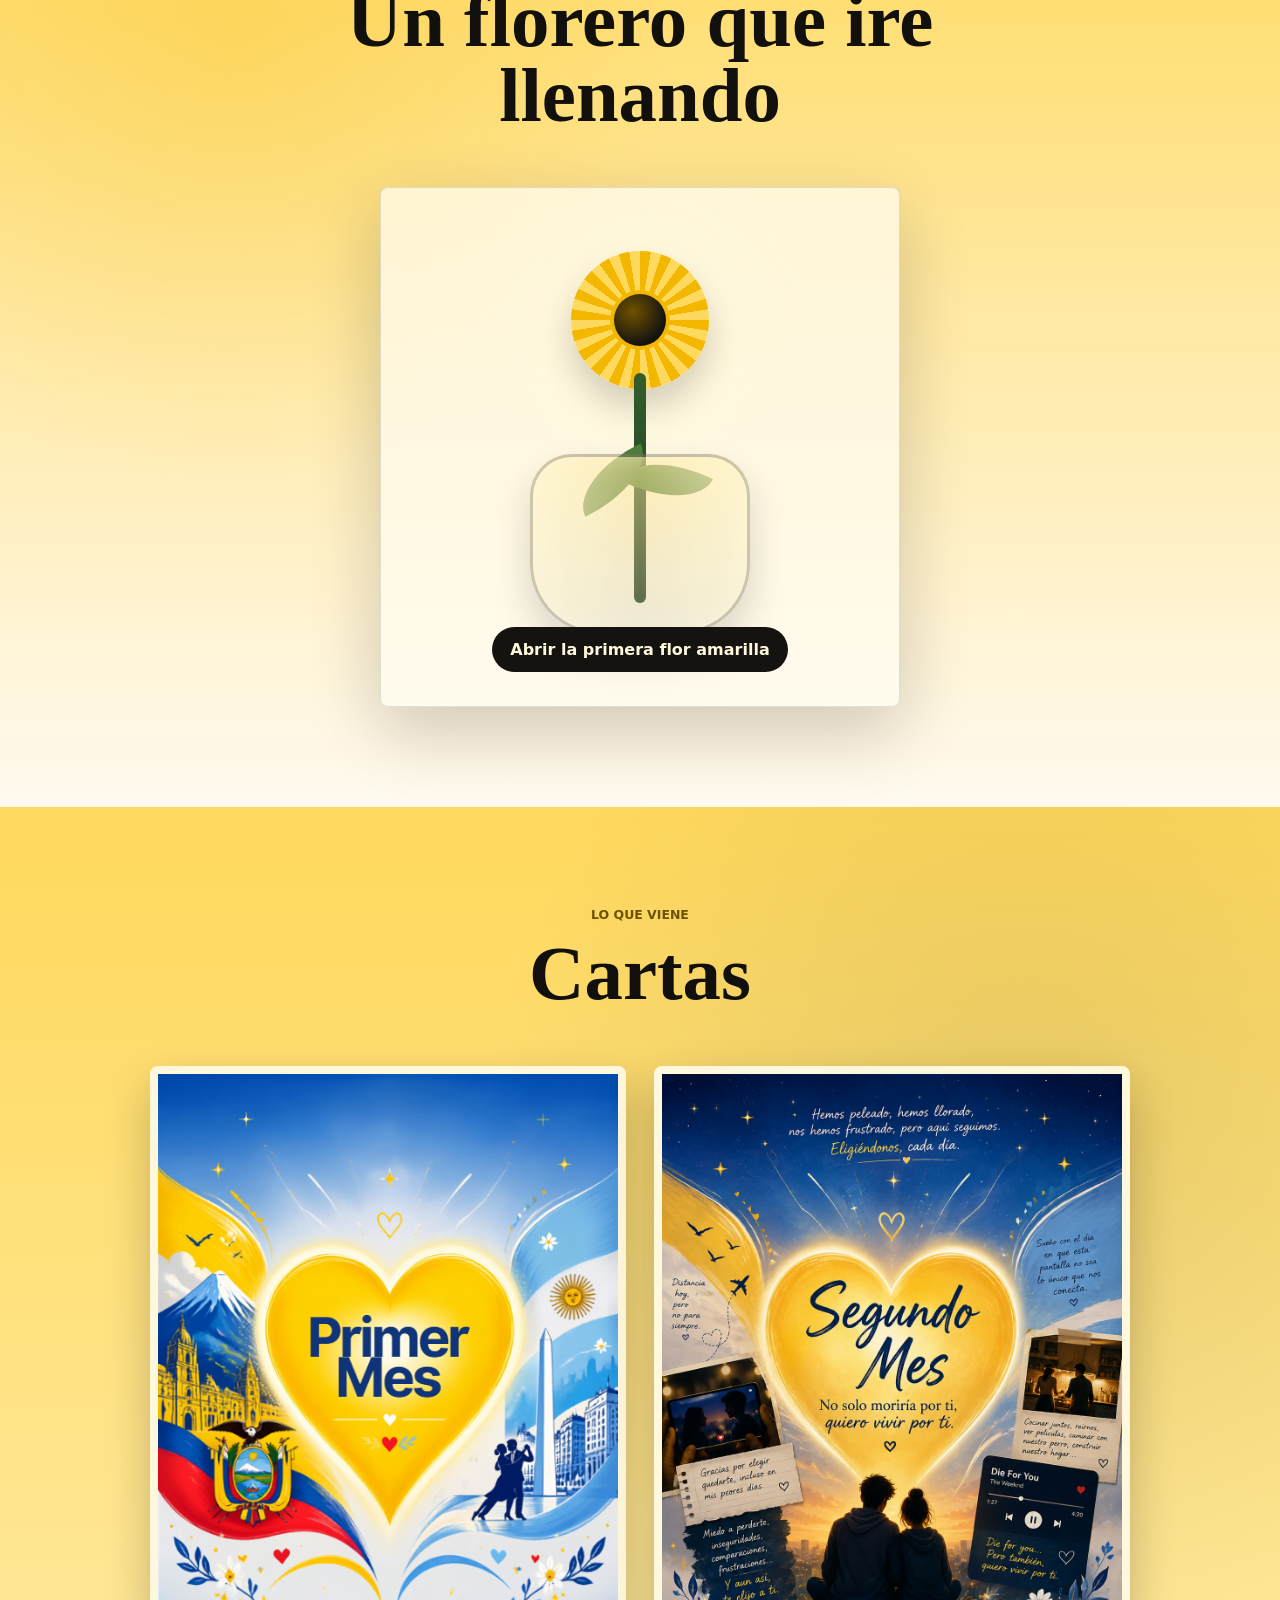
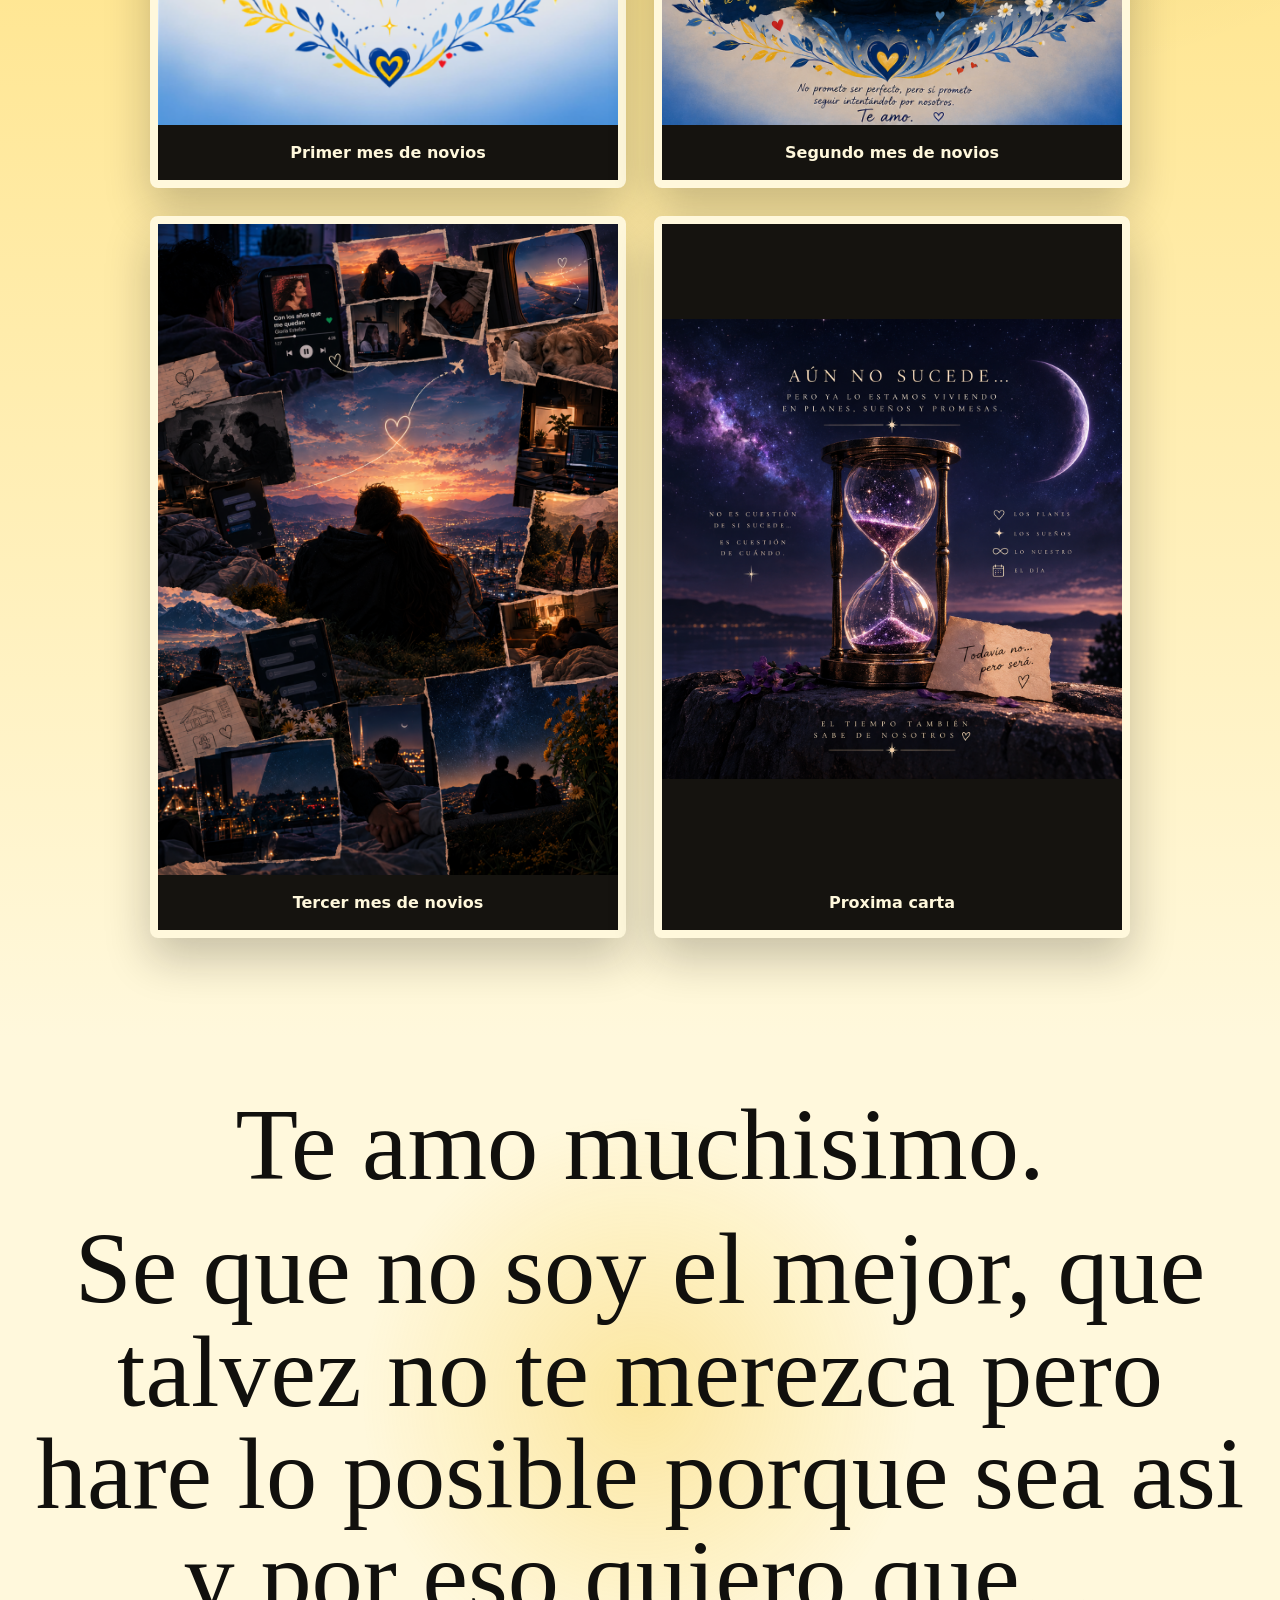
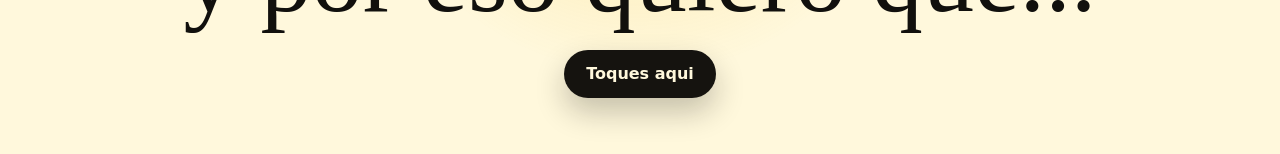
==== commit 84f6189b: "Tercer mes" ====
--- a/index.html
+++ b/index.html
@@ -208,6 +208,10 @@
             <span>Segundo mes de novios</span>
           </a>
 
+          <a class="letter-card" href="Cartas/tercer-mes.html">
+            <img src="assets/fotos/tercer-mes.png" alt="Tercer mes de novios" />
+            <span>Tercer mes de novios</span>
+          </a>
           <a class="letter-card" href="Cartas/error-042517.html">
             <img src="assets/fotos/carta-default.png" alt="Futura carta" />
             <span>Proxima carta</span>
